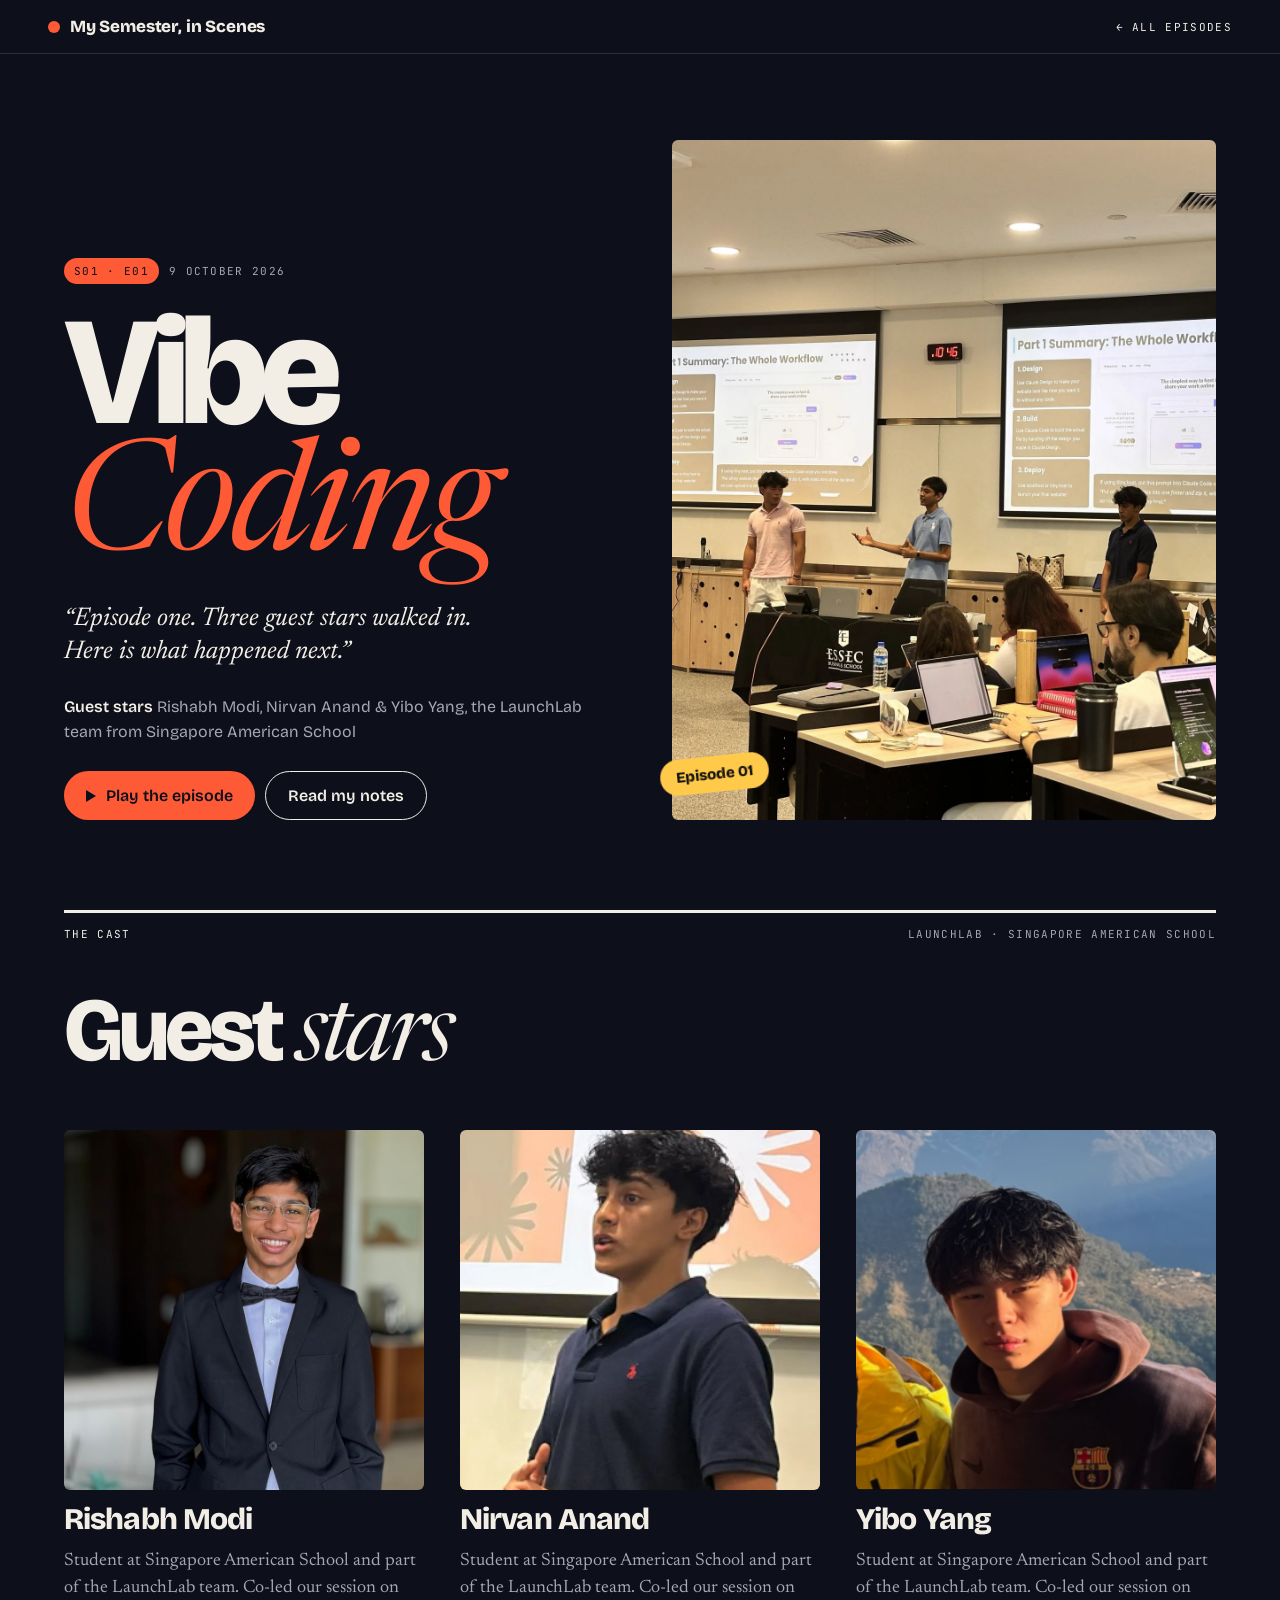
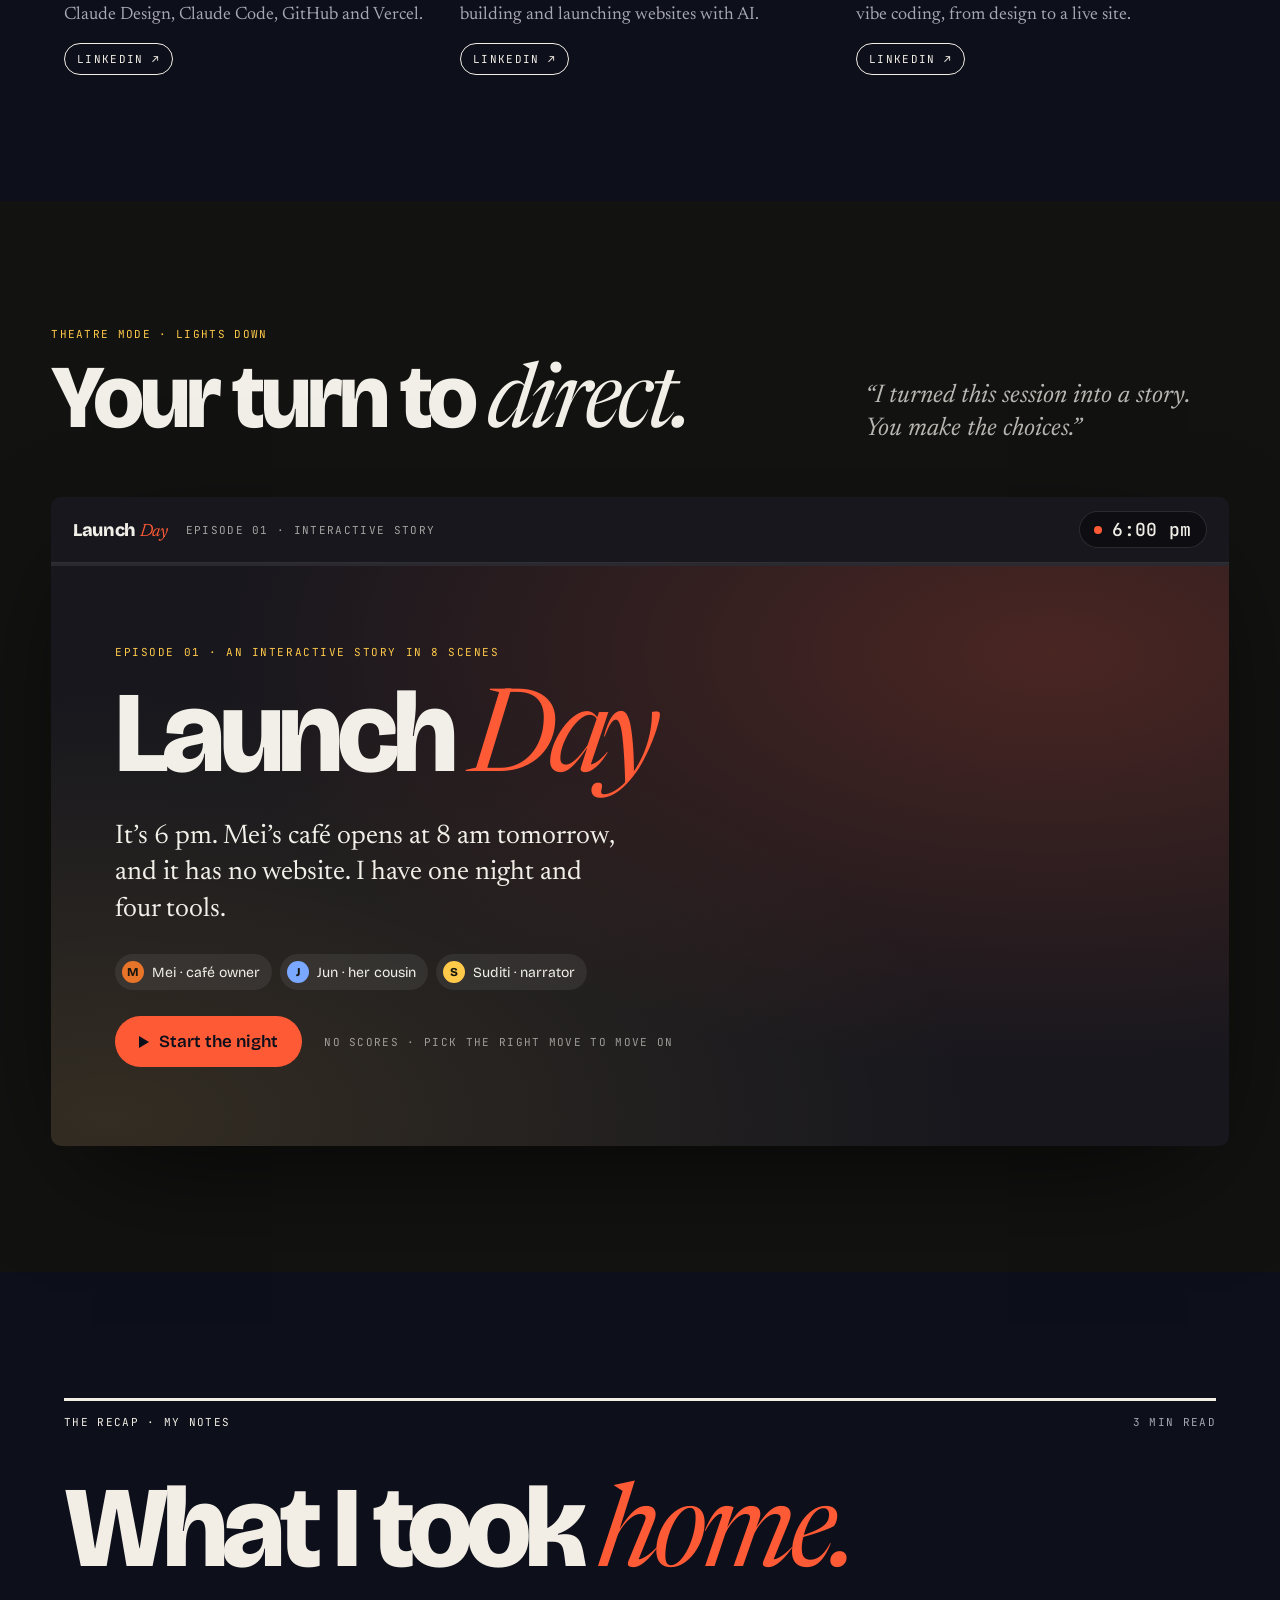
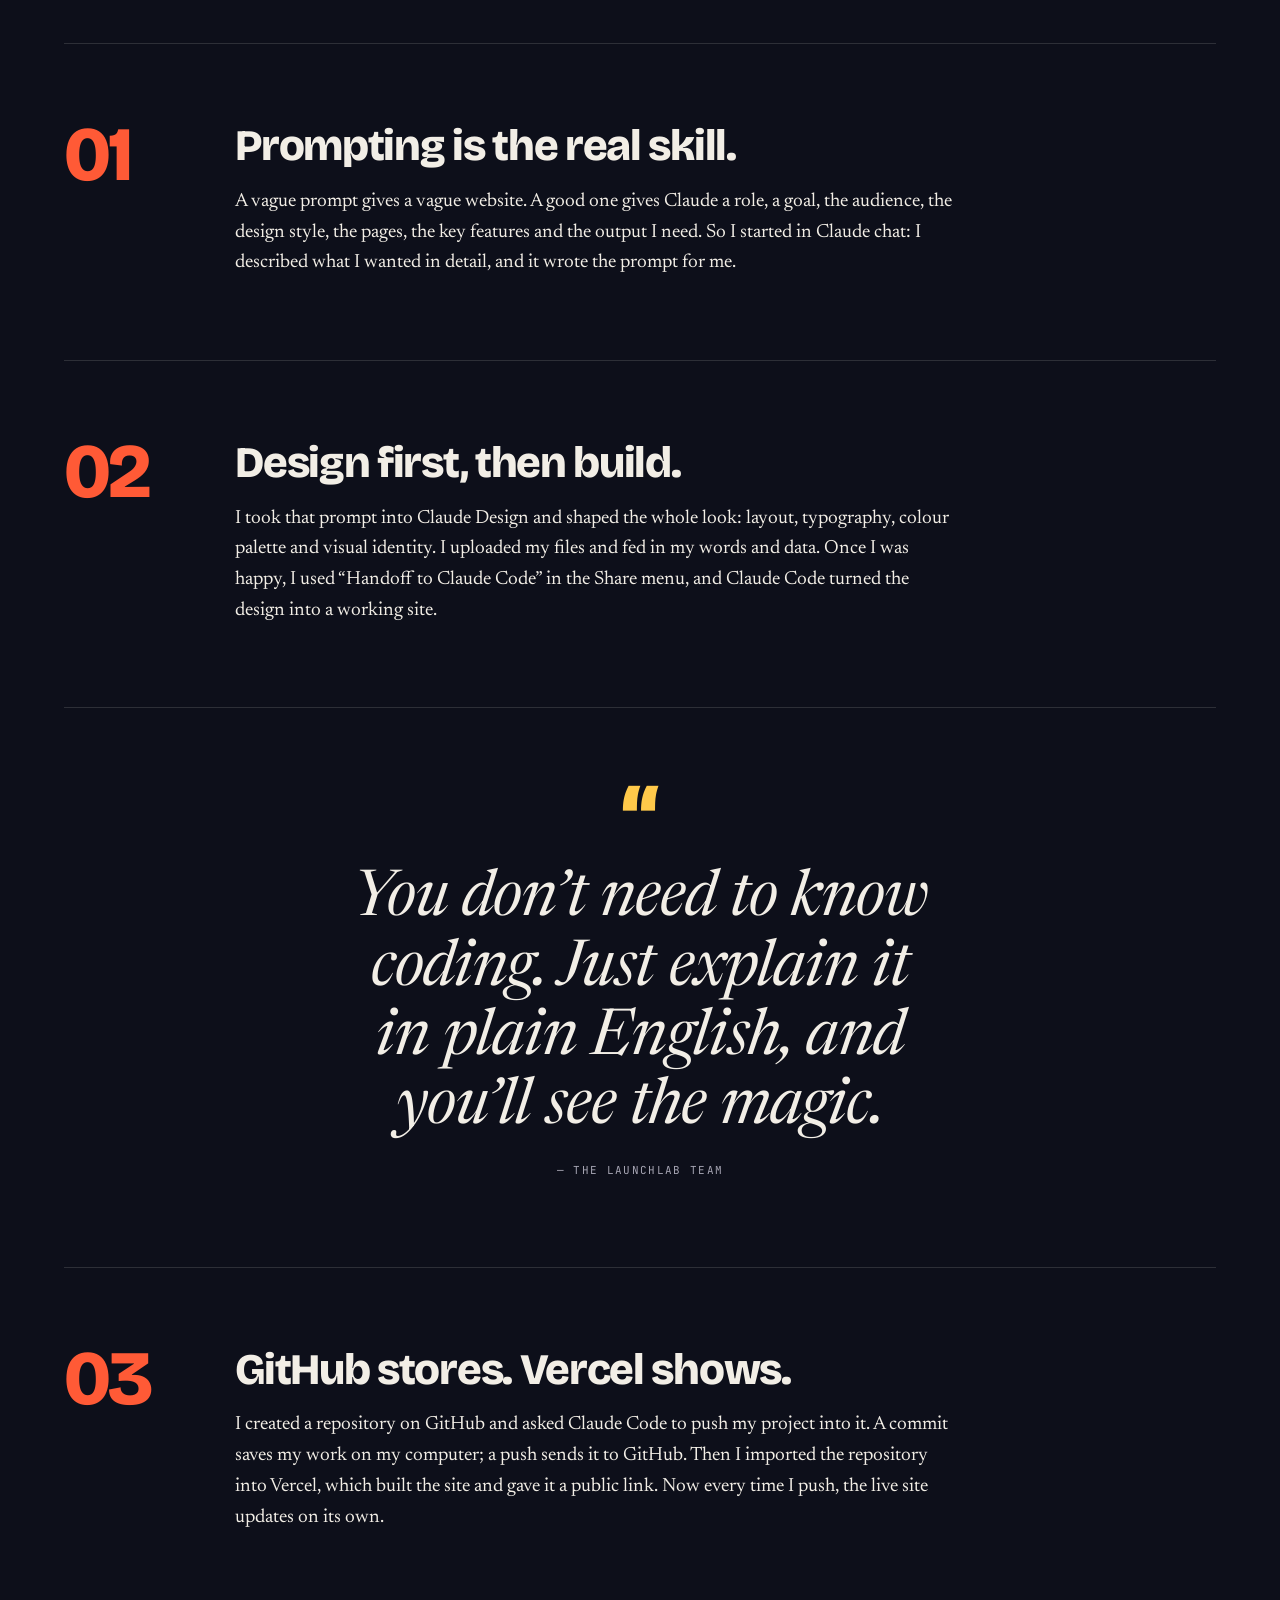
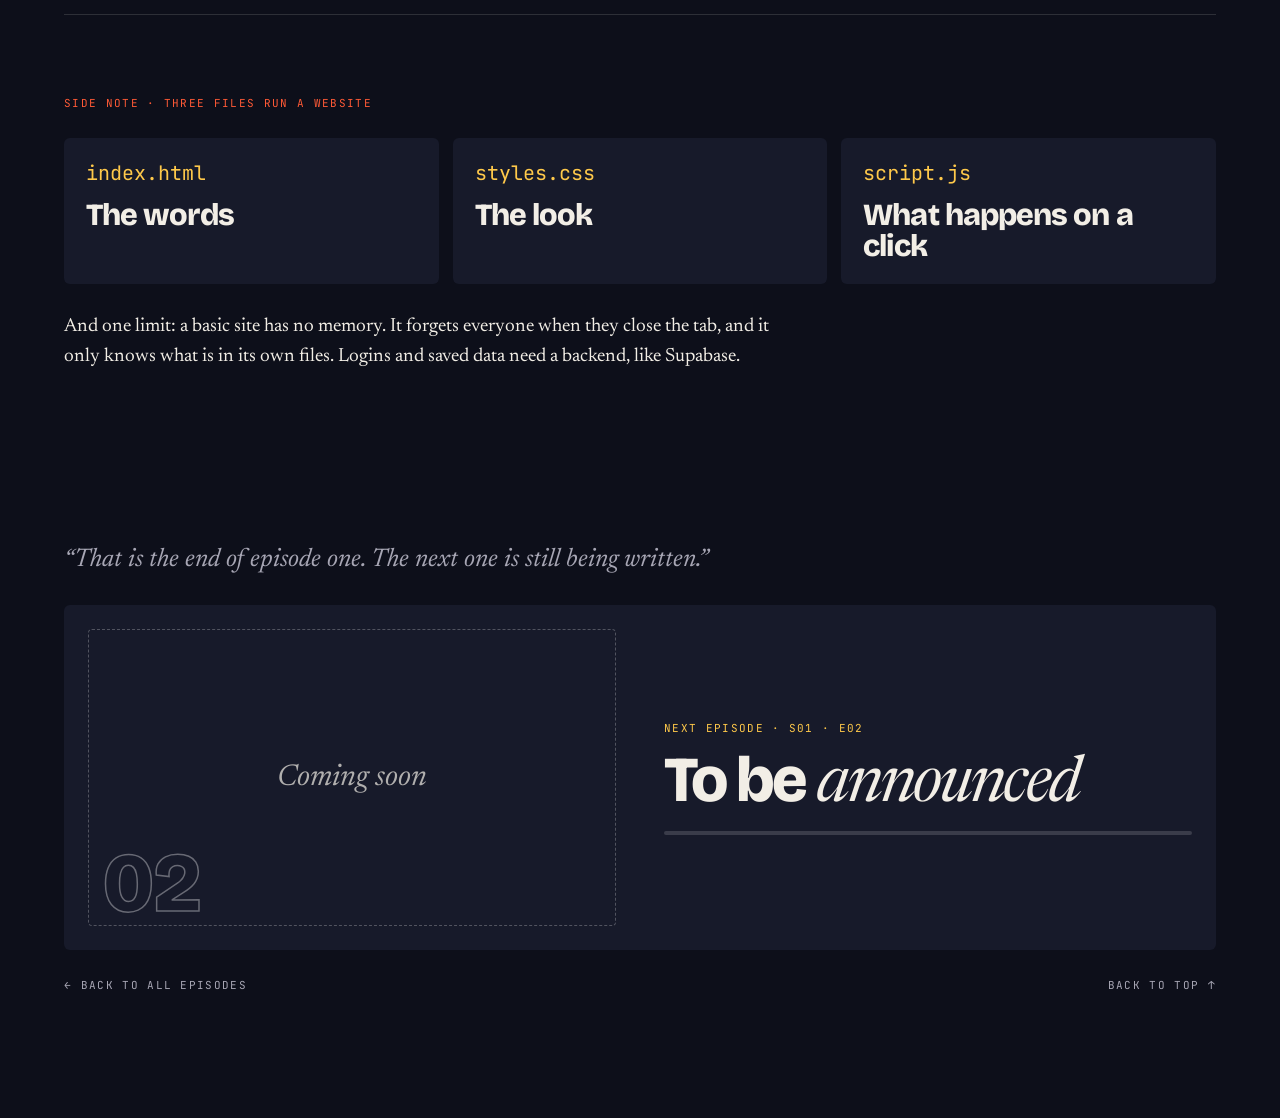
==== episode-01-vibe-coding.html @ 95709380 "Add Episode 01: Vibe Coding page and Launch Day game Static site (HTML, CSS, JS). Episode page with " ====
<!DOCTYPE html>
<html lang="en" data-palette="midnight-reel" data-reveal-style="rise">
<head>
<meta charset="utf-8">
<meta name="viewport" content="width=device-width, initial-scale=1">
<title>Episode 01: Vibe Coding · My Semester, in Scenes</title>
<meta name="description" content="Season 01, Episode 01. Vibe Coding with the LaunchLab team from Singapore American School, 9 October 2026.">
<script>document.documentElement.classList.add('js');</script>
<link rel="preconnect" href="https://fonts.googleapis.com">
<link rel="preconnect" href="https://fonts.gstatic.com" crossorigin>
<link rel="stylesheet" href="https://fonts.googleapis.com/css2?family=Bricolage+Grotesque:opsz,wght@12..96,400;12..96,600;12..96,800&family=Newsreader:ital,opsz,wght@0,6..72,400;1,6..72,400&family=JetBrains+Mono:wght@400;500&display=swap">
<link rel="stylesheet" href="css/styles.css">
<link rel="stylesheet" href="css/episode.css">
<link rel="stylesheet" href="css/launch-day-game.css">
</head>
<body>

<header class="site-header">
  <a class="brand" href="index.html"><span class="brand-dot"></span>My Semester, in Scenes</a>
  <a class="mono hover-acc" href="index.html#episodes">← All episodes</a>
  <div class="progress"><div class="progress-bar" data-progress></div></div>
</header>

<main>

  <!-- ===== EPISODE OPENER: edit S/E number, title, date, narrator line, guest stars ===== -->
  <section class="opener" id="top">
    <div class="wrap opener-grid">
      <div class="opener-copy">
        <div class="meta-row mono" data-reveal>
          <span class="chip-acc">S01 · E01</span>
          <span class="muted nowrap">9 October 2026</span>
        </div>
        <h1 class="ep-title" data-reveal style="--d:120ms">Vibe <span class="it">Coding</span></h1>
        <p class="narrator" data-reveal style="--d:240ms">“Episode one. Three guest stars walked in. Here is what happened next.”</p>
        <p class="credits" data-reveal style="--d:320ms"><strong>Guest stars</strong> Rishabh Modi, Nirvan Anand &amp; Yibo Yang, the LaunchLab team from Singapore American School</p>
        <div class="btn-row" data-reveal style="--d:400ms">
          <a class="btn btn-primary" href="#game"><span class="play-icon"></span>Play the episode</a>
          <a class="btn btn-outline" href="#notes">Read my notes</a>
        </div>
      </div>
      <div class="key-art-wrap" data-reveal style="--d:200ms">
        <div class="key-art" data-parallax>
          <img src="assets/ep01-key-art.jpg" alt="Rishabh, Nirvan and Yibo presenting at ESSEC" width="2048" height="1536">
        </div>
        <span class="sticker">Episode 01</span>
      </div>
    </div>
  </section>

  <!-- ===== GUEST STARS: one card per speaker; duplicate or remove as needed ===== -->
  <section class="cast">
    <div class="wrap stack">
      <div class="rule-row mono">
        <span data-reveal>The cast</span><span class="muted" data-reveal>LaunchLab · Singapore American School</span>
      </div>
      <h2 class="h2" data-reveal>Guest <span class="it">stars</span></h2>
      <div class="cast-grid">
        <article class="cast-card" data-reveal>
          <img src="assets/rishabh-modi.png" alt="Rishabh Modi" style="object-position:50% 15%" loading="lazy">
          <h3>Rishabh Modi</h3>
          <p>Student at Singapore American School and part of the LaunchLab team. Co-led our session on Claude Design, Claude Code, GitHub and Vercel.</p>
          <!-- TODO: add LinkedIn URL -->
          <a class="pill-link mono" href="#" data-todo-link>LinkedIn ↗</a>
        </article>
        <article class="cast-card" data-reveal style="--d:120ms">
          <img src="assets/nirvan-anand.png" alt="Nirvan Anand" style="object-position:50% 30%" loading="lazy">
          <h3>Nirvan Anand</h3>
          <p>Student at Singapore American School and part of the LaunchLab team. Co-led our session on building and launching websites with AI.</p>
          <!-- TODO: add LinkedIn URL -->
          <a class="pill-link mono" href="#" data-todo-link>LinkedIn ↗</a>
        </article>
        <article class="cast-card" data-reveal style="--d:240ms">
          <img src="assets/yibo-yang.png" alt="Yibo Yang" style="object-position:50% 35%" loading="lazy">
          <h3>Yibo Yang</h3>
          <p>Student at Singapore American School and part of the LaunchLab team. Co-led our session on vibe coding, from design to a live site.</p>
          <!-- TODO: add LinkedIn URL -->
          <a class="pill-link mono" href="#" data-todo-link>LinkedIn ↗</a>
        </article>
      </div>
    </div>
  </section>

  <!-- ===== THE GAME: "lights down" theatre section ===== -->
  <section class="theatre" id="game">
    <div class="theatre-inner stack">
      <div class="theatre-head">
        <div class="theatre-title">
          <span class="mono theatre-kicker" data-reveal>Theatre mode · Lights down</span>
          <h2 class="h2" data-reveal style="--d:120ms">Your turn to <span class="it">direct.</span></h2>
        </div>
        <p class="narrator theatre-quote" data-reveal style="--d:200ms">“I turned this session into a story. You make the choices.”</p>
      </div>
      <div data-reveal style="--d:280ms">
        <div id="launch-day" class="ld-mount" aria-live="polite">
          <noscript><p class="narrator">The game needs JavaScript to run.</p></noscript>
        </div>
      </div>
    </div>
  </section>

  <!-- ===== MY NOTES: magazine recap; add or remove note blocks freely ===== -->
  <section class="notes-head" id="notes">
    <div class="wrap stack">
      <div class="rule-row mono">
        <span data-reveal>The recap · My notes</span><span class="muted" data-reveal>3 min read</span>
      </div>
      <h2 class="h2-xl" data-reveal>What I took <span class="it">home.</span></h2>
    </div>
  </section>

  <section class="notes">
    <div class="wrap">
      <div class="note">
        <span class="note-num" data-reveal>01</span>
        <div class="note-body">
          <h3 data-reveal style="--d:100ms">Prompting is the real skill.</h3>
          <p class="body-serif" data-reveal style="--d:200ms">A vague prompt gives a vague website. A good one gives Claude a role, a goal, the audience, the design style, the pages, the key features and the output I need. So I started in Claude chat: I described what I wanted in detail, and it wrote the prompt for me.</p>
        </div>
      </div>

      <div class="note">
        <span class="note-num" data-reveal>02</span>
        <div class="note-body">
          <h3 data-reveal style="--d:100ms">Design first, then build.</h3>
          <p class="body-serif" data-reveal style="--d:200ms">I took that prompt into Claude Design and shaped the whole look: layout, typography, colour palette and visual identity. I uploaded my files and fed in my words and data. Once I was happy, I used “Handoff to Claude Code” in the Share menu, and Claude Code turned the design into a working site.</p>
        </div>
      </div>

      <blockquote class="pull" data-reveal>
        <span class="pull-mark" aria-hidden="true">“</span>
        <p>You don’t need to know coding. Just explain it in plain English, and you’ll see the magic.</p>
        <cite class="mono">— The LaunchLab team</cite>
      </blockquote>

      <div class="note">
        <span class="note-num" data-reveal>03</span>
        <div class="note-body">
          <h3 data-reveal style="--d:100ms">GitHub stores. Vercel shows.</h3>
          <p class="body-serif" data-reveal style="--d:200ms">I created a repository on GitHub and asked Claude Code to push my project into it. A commit saves my work on my computer; a push sends it to GitHub. Then I imported the repository into Vercel, which built the site and gave it a public link. Now every time I push, the live site updates on its own.</p>
        </div>
      </div>

      <div class="side-note">
        <span class="mono side-label" data-reveal>Side note · Three files run a website</span>
        <div class="file-grid">
          <div class="file-tile" data-reveal>
            <span class="file-name">index.html</span>
            <span class="file-role">The words</span>
          </div>
          <div class="file-tile" data-reveal style="--d:120ms">
            <span class="file-name">styles.css</span>
            <span class="file-role">The look</span>
          </div>
          <div class="file-tile" data-reveal style="--d:240ms">
            <span class="file-name">script.js</span>
            <span class="file-role">What happens on a click</span>
          </div>
        </div>
        <p class="body-serif" data-reveal style="--d:320ms">And one limit: a basic site has no memory. It forgets everyone when they close the tab, and it only knows what is in its own files. Logins and saved data need a backend, like Supabase.</p>
      </div>
    </div>
  </section>

  <!-- ===== NEXT EPISODE: when E02 exists, change the <div class="next-card"> to an <a href="episode-02-....html"> ===== -->
  <section class="next">
    <div class="wrap">
      <p class="narrator next-line" data-reveal>“That is the end of episode one. The next one is still being written.”</p>
      <div class="next-card" data-reveal style="--d:120ms">
        <div class="next-thumb">
          <span class="next-soon">Coming soon</span>
          <span class="next-num" aria-hidden="true">02</span>
        </div>
        <div class="next-info">
          <span class="mono next-kicker">Next episode · S01 · E02</span>
          <span class="next-title">To be <span class="it">announced</span></span>
          <div class="next-track"><div class="next-fill"></div></div>
        </div>
      </div>
      <nav class="foot-links mono">
        <a class="hover-acc" href="index.html#episodes">← Back to all episodes</a>
        <a class="hover-acc" href="#top">Back to top ↑</a>
      </nav>
    </div>
  </section>

</main>

<script src="js/episode.js" defer></script>
<script src="js/launch-day-game.js" defer></script>
</body>
</html>
---- css/styles.css ----
/* ==========================================================
   My Semester, in Scenes: shared styles
   Palette: set data-palette on <html> to switch.
   Default is "Midnight Reel".
   ========================================================== */

:root {
  --bg: #0d0f1a;
  --card: #171a2a;
  --ink: #f2eee6;
  --mute: #a7a6b4;
  --line: rgba(242, 238, 230, .14);
  --acc: #ff5a36;
  --onacc: #0d0f1a;
  --pop: #ffc94a;

  --sans: 'Bricolage Grotesque', system-ui, sans-serif;
  --serif: 'Newsreader', serif;
  --mono: 'JetBrains Mono', monospace;
  --ease: cubic-bezier(.2, .7, .2, 1);
  --gutter: clamp(16px, 5vw, 80px);
}

html[data-palette="paper-cobalt"] {
  --bg: #f3efe6; --card: #e9e4d8; --ink: #16150f; --mute: #5d594f;
  --line: rgba(22, 21, 15, .16); --acc: #2f4bff; --onacc: #ffffff; --pop: #ff6a3d;
}
html[data-palette="cream-tomato"] {
  --bg: #f6f0e3; --card: #ece4d2; --ink: #1c1a16; --mute: #615b50;
  --line: rgba(28, 26, 22, .16); --acc: #d93d25; --onacc: #ffffff; --pop: #7fd1b9;
}
html[data-palette="ink-lime"] {
  --bg: #121211; --card: #1d1d1b; --ink: #f1efe8; --mute: #a5a29b;
  --line: rgba(241, 239, 232, .16); --acc: #c6f35e; --onacc: #121211; --pop: #ff7ab8;
}

/* ---------- Base ---------- */

*, *::before, *::after { box-sizing: border-box; }
html { scroll-behavior: smooth; }
body {
  margin: 0;
  background: var(--bg);
  color: var(--ink);
  font-family: var(--sans);
  -webkit-font-smoothing: antialiased;
  min-height: 100vh;
}
a { color: inherit; text-decoration: none; }
a:hover { color: inherit; }
img { display: block; }

.mono {
  font-family: var(--mono);
  font-size: 11px;
  letter-spacing: .12em;
  text-transform: uppercase;
}
.it { font-family: var(--serif); font-weight: 400; font-style: italic; }
.nowrap { white-space: nowrap; }
.muted { color: var(--mute); }
.wrap { max-width: 1240px; margin: 0 auto; }
.stack { display: flex; flex-direction: column; gap: clamp(32px, 4vw, 52px); }

/* ---------- Scroll reveal ----------
   Only hidden when JS is running, so the page still reads without it.
   Delay per element: style="--d:120ms". */

html.js [data-reveal] {
  opacity: 0;
  transform: translateY(36px);
  transition:
    opacity 1.3s var(--ease) var(--d, 0ms),
    transform 1.4s var(--ease) var(--d, 0ms),
    filter 1.3s ease var(--d, 0ms);
}
html.js[data-reveal-style="blur"] [data-reveal] { filter: blur(8px); }
html.js[data-reveal-style="fade"] [data-reveal] { transform: none; }
html.js [data-reveal].is-in { opacity: 1; transform: none; filter: none; }

@media (prefers-reduced-motion: reduce) {
  html { scroll-behavior: auto; }
  html.js [data-reveal] { opacity: 1; transform: none; filter: none; transition: none; }
}

/* ---------- Header ---------- */

.site-header {
  position: fixed; top: 0; left: 0; right: 0; z-index: 40;
  display: flex; justify-content: space-between; align-items: center; gap: 16px;
  padding: 16px clamp(16px, 4vw, 48px);
  background: var(--bg);
  border-bottom: 1px solid var(--line);
}
.brand {
  display: flex; align-items: center; gap: 10px;
  white-space: nowrap; font-weight: 800; font-size: 17px; letter-spacing: -.01em;
}
.brand-dot { width: 12px; height: 12px; border-radius: 50%; background: var(--acc); }
.hover-acc { white-space: nowrap; transition: color .2s; }
.hover-acc:hover { color: var(--acc); }
.progress { position: absolute; left: 0; bottom: -1px; width: 100%; height: 3px; }
.progress-bar { height: 100%; width: 0%; background: var(--acc); }

/* ---------- Buttons ---------- */

.btn-row { display: flex; flex-wrap: wrap; gap: 10px; }
.btn {
  display: flex; align-items: center; gap: 10px; white-space: nowrap;
  font-weight: 600; font-size: 16px; padding: 14px 22px; border-radius: 999px;
}
.btn-primary { background: var(--acc); color: var(--onacc); transition: transform .3s; }
.btn-primary:hover { transform: scale(1.04); color: var(--onacc); }
.btn-outline { border: 1.5px solid var(--ink); transition: background .3s, color .3s; }
.btn-outline:hover { background: var(--ink); color: var(--bg); }
.play-icon {
  width: 0; height: 0;
  border-left: 10px solid currentColor;
  border-top: 6px solid transparent;
  border-bottom: 6px solid transparent;
}
.pill-link {
  align-self: flex-start; padding: 8px 12px; border-radius: 999px;
  border: 1.5px solid var(--ink); transition: background .2s, color .2s;
}
.pill-link:hover { background: var(--ink); color: var(--bg); }

/* ---------- Shared type ---------- */

.h2 {
  margin: 0; font-weight: 800;
  font-size: clamp(48px, 7vw, 104px); line-height: .88; letter-spacing: -.045em;
}
.h2-xl {
  margin: 0; font-weight: 800;
  font-size: clamp(56px, 9vw, 140px); line-height: .85; letter-spacing: -.05em;
}
.narrator {
  margin: 0; font-family: var(--serif); font-style: italic;
  font-size: clamp(22px, 2vw, 28px); line-height: 1.3;
}
.body-serif {
  margin: 0; font-family: var(--serif);
  font-size: clamp(19px, 1.5vw, 22px); line-height: 1.6; text-wrap: pretty;
}
.rule-row {
  display: flex; flex-wrap: wrap; justify-content: space-between; align-items: baseline; gap: 6px 16px;
  border-top: 3px solid var(--ink); padding-top: 14px; white-space: nowrap;
}
---- css/episode.css ----
/* ==========================================================
   Episode page template. Shared by every episode.
   ========================================================== */

/* ---------- Opener ---------- */

.opener {
  padding: clamp(100px, 16vh, 140px) var(--gutter) clamp(64px, 10vh, 110px);
}
.opener-grid {
  display: grid;
  grid-template-columns: repeat(auto-fit, minmax(min(100%, 400px), 1fr));
  gap: clamp(36px, 5vw, 72px);
  align-items: end;
}
.opener-copy { display: flex; flex-direction: column; gap: 26px; }
.meta-row { display: flex; flex-wrap: wrap; gap: 10px; align-items: center; }
.chip-acc {
  white-space: nowrap; background: var(--acc); color: var(--onacc);
  padding: 6px 10px; border-radius: 999px;
}
.ep-title {
  margin: 0; font-weight: 800;
  font-size: clamp(76px, 12vw, 190px); line-height: .82; letter-spacing: -.055em;
}
.ep-title .it { letter-spacing: -.03em; color: var(--acc); }
.opener .narrator { max-width: 30ch; }
.credits { margin: 0; font-size: 16px; line-height: 1.55; color: var(--mute); }
.credits strong { color: var(--ink); font-weight: 600; }

.key-art-wrap { position: relative; }
.key-art {
  aspect-ratio: 4 / 5; border-radius: 6px; overflow: hidden;
  background: #15140f; will-change: transform;
}
.key-art img {
  width: 100%; height: 100%; object-fit: cover; object-position: 48% 60%;
}
.sticker {
  position: absolute; left: -12px; bottom: 28px; transform: rotate(-6deg);
  background: var(--pop); color: #16150f;
  font-weight: 800; font-size: 15px; padding: 9px 16px; border-radius: 999px;
  white-space: nowrap;
}

/* ---------- Guest stars ---------- */

.cast { padding: 0 var(--gutter) clamp(88px, 14vh, 150px); }
.cast-grid {
  display: grid;
  grid-template-columns: repeat(auto-fit, minmax(min(100%, 260px), 1fr));
  gap: clamp(20px, 3vw, 36px);
}
.cast-card { display: flex; flex-direction: column; gap: 14px; }
.cast-card img {
  width: 100%; aspect-ratio: 1; object-fit: cover; border-radius: 6px;
}
.cast-card h3 {
  margin: 0; font-weight: 800; font-size: 30px; letter-spacing: -.03em; line-height: 1;
}
.cast-card p {
  margin: 0; font-family: var(--serif); font-size: 18px; line-height: 1.5;
  color: var(--mute); text-wrap: pretty;
}

/* ---------- Theatre (game) ---------- */

.theatre {
  background: #121211; color: #f1efe8;
  padding: clamp(88px, 14vh, 150px) clamp(12px, 4vw, 64px);
  scroll-margin-top: 56px;
}
.theatre-inner { max-width: 1400px; margin: 0 auto; }
.theatre-head {
  display: flex; flex-wrap: wrap; justify-content: space-between; align-items: flex-end;
  gap: 16px 40px;
}
.theatre-title { display: flex; flex-direction: column; gap: 18px; }
.theatre-kicker { color: var(--pop); }
.theatre-quote { max-width: 26ch; color: rgba(241, 239, 232, .75); }

/* ---------- Notes ---------- */

.notes-head {
  padding: clamp(88px, 14vh, 150px) var(--gutter) clamp(40px, 6vh, 64px);
  scroll-margin-top: 56px;
}
.notes-head .h2-xl .it { color: var(--acc); }
.notes { padding: 0 var(--gutter); }
.notes .wrap { display: flex; flex-direction: column; }

.note {
  display: grid; grid-template-columns: minmax(0, 120px) minmax(0, 1fr);
  gap: clamp(16px, 4vw, 64px);
  padding: clamp(48px, 9vh, 88px) 0;
  border-top: 1px solid var(--line);
}
.note-num {
  font-weight: 800; font-size: clamp(48px, 6vw, 88px); line-height: .8;
  letter-spacing: -.04em; color: var(--acc);
}
.note-body { display: flex; flex-direction: column; gap: 18px; max-width: 720px; }
.note-body h3 {
  margin: 0; font-weight: 800; font-size: clamp(30px, 3.4vw, 48px);
  line-height: 1; letter-spacing: -.03em;
}

.pull {
  margin: 0; padding: clamp(56px, 10vh, 110px) 0;
  border-top: 1px solid var(--line);
  display: flex; flex-direction: column; gap: 20px; align-items: center; text-align: center;
}
.pull-mark { font-weight: 800; font-size: 96px; line-height: .5; color: var(--pop); }
.pull p {
  margin: 0; max-width: 20ch; font-family: var(--serif); font-style: italic;
  font-size: clamp(34px, 5vw, 72px); line-height: 1.08; letter-spacing: -.015em;
  text-wrap: balance;
}
.pull cite { font-style: normal; color: var(--mute); }

.side-note {
  display: flex; flex-direction: column; gap: 28px;
  padding: clamp(48px, 9vh, 88px) 0;
  border-top: 1px solid var(--line);
}
.side-label { color: var(--acc); }
.side-note .body-serif { max-width: 720px; }
.file-grid {
  display: grid;
  grid-template-columns: repeat(auto-fit, minmax(min(100%, 220px), 1fr));
  gap: 14px;
}
.file-tile {
  display: flex; flex-direction: column; gap: 14px;
  padding: 22px; border-radius: 6px; background: var(--card);
}
.file-name { font-family: var(--mono); font-size: clamp(17px, 1.6vw, 20px); color: var(--pop); }
.file-role {
  font-weight: 800; font-size: clamp(24px, 2.4vw, 32px); line-height: 1; letter-spacing: -.03em;
}

/* ---------- Next episode ---------- */

.next { padding: clamp(56px, 10vh, 100px) var(--gutter) clamp(88px, 14vh, 150px); }
.next .wrap { display: flex; flex-direction: column; gap: 28px; }
.next-line { color: var(--mute); }

/* Fixed dark panel, so it reads on every palette. */
.next-card {
  display: grid;
  grid-template-columns: repeat(auto-fit, minmax(min(100%, 320px), 1fr));
  gap: clamp(20px, 4vw, 48px); align-items: center;
  background: #171a2a; color: #f2eee6;
  border-radius: 6px; padding: clamp(16px, 2vw, 24px);
}
.next-thumb {
  position: relative; aspect-ratio: 16 / 9; border-radius: 4px;
  border: 1.5px dashed rgba(255, 255, 255, .25);
  display: grid; place-items: center;
}
.next-soon { font-family: var(--serif); font-style: italic; font-size: 30px; opacity: .7; }
.next-num {
  position: absolute; left: 14px; bottom: 8px;
  font-weight: 800; font-size: 84px; line-height: .8;
  color: transparent; -webkit-text-stroke: 1.5px rgba(255, 255, 255, .35);
}
.next-info { display: flex; flex-direction: column; gap: 16px; }
.next-kicker { color: var(--pop); }
.next-title {
  font-weight: 800; font-size: clamp(40px, 5vw, 72px); line-height: .9; letter-spacing: -.045em;
}
.next-track { height: 4px; border-radius: 4px; background: rgba(255, 255, 255, .15); overflow: hidden; }
.next-fill { height: 100%; width: 0%; background: var(--pop); animation: next-fill 8s linear infinite; }
@keyframes next-fill { from { width: 0%; } to { width: 100%; } }

.foot-links {
  display: flex; flex-wrap: wrap; justify-content: space-between; gap: 16px;
  color: var(--mute);
}

@media (prefers-reduced-motion: reduce) {
  .next-fill { animation: none; width: 100%; }
}
---- css/launch-day-game.css ----
/* ==========================================================
   "Launch Day": Episode 01 interactive story.
   All classes are prefixed ld- so the game drops into any page.
   ========================================================== */

@keyframes ldpulse {
  0%, 100% { box-shadow: 0 0 0 0 rgba(255, 201, 74, .7); }
  50% { box-shadow: 0 0 0 8px rgba(255, 201, 74, 0); }
}
.ld-pulse { animation: ldpulse 1.8s infinite; }

.ld {
  position: relative; width: 100%; border-radius: 10px; overflow: hidden;
  background: #17171d; color: #f1efe8;
  box-shadow: 0 40px 120px -40px rgba(0, 0, 0, .8);
  display: flex; flex-direction: column;
  font-family: var(--sans);
}
.ld button { font-family: inherit; }
.ld button:disabled { cursor: default; }
.ld-mono { font-family: var(--mono); }
.ld-cap-mono {
  font-family: var(--mono); font-size: 10px; letter-spacing: .12em; text-transform: uppercase;
}
.ld-acc-i { font-family: var(--serif); font-weight: 400; font-style: italic; color: var(--acc); }

/* ---------- Top bar ---------- */

.ld-top {
  display: flex; flex-wrap: wrap; align-items: center; gap: 10px 18px;
  padding: 14px clamp(14px, 2vw, 22px);
  border-bottom: 1px solid rgba(255, 255, 255, .1);
}
.ld-brand { font-weight: 800; font-size: 18px; letter-spacing: -.02em; white-space: nowrap; }
.ld-scene {
  font-family: var(--mono); font-size: 11px; letter-spacing: .12em; text-transform: uppercase;
  color: rgba(241, 239, 232, .65);
}
.ld-spacer { flex: 1; }
.ld-clock {
  display: flex; align-items: center; gap: 10px;
  background: #0e0e12; border: 1px solid rgba(255, 255, 255, .12);
  border-radius: 999px; padding: 6px 14px;
}
.ld-clock-dot { width: 8px; height: 8px; border-radius: 50%; background: var(--acc); }
.ld-clock-time {
  font-family: var(--mono); font-size: 18px; font-weight: 500; letter-spacing: .02em;
  white-space: nowrap; min-width: 7ch; text-align: right;
}
.ld-night { height: 3px; background: rgba(255, 255, 255, .08); }
.ld-night-fill { height: 100%; background: var(--pop); transition: width 1.2s cubic-bezier(.2, .7, .2, 1); }

/* ---------- Title card ---------- */

.ld-title {
  min-height: 580px; display: flex; flex-direction: column; justify-content: center; gap: 26px;
  padding: clamp(28px, 5vw, 72px);
  background:
    radial-gradient(ellipse at 85% 15%, rgba(255, 90, 54, .22), transparent 60%),
    radial-gradient(ellipse at 5% 95%, rgba(255, 201, 74, .12), transparent 55%);
}
.ld-kicker {
  font-family: var(--mono); font-size: 11px; letter-spacing: .14em; text-transform: uppercase;
  color: var(--pop);
}
.ld-title h3 {
  margin: 0; font-weight: 800; font-size: clamp(60px, 9vw, 132px); line-height: .84; letter-spacing: -.05em;
}
.ld-title p {
  margin: 0; max-width: 34ch; font-family: var(--serif);
  font-size: clamp(21px, 2.1vw, 30px); line-height: 1.35; text-wrap: pretty;
}
.ld-chips { display: flex; flex-wrap: wrap; gap: 8px; }
.ld-chip {
  display: flex; align-items: center; gap: 8px; padding: 7px 12px 7px 7px; border-radius: 999px;
  background: rgba(255, 255, 255, .07); font-size: 14px; white-space: nowrap;
}
.ld-chip-av {
  width: 22px; height: 22px; border-radius: 50%; color: #16150f;
  display: grid; place-items: center; font-weight: 800; font-size: 12px;
}
.ld-start-row { display: flex; flex-wrap: wrap; align-items: center; gap: 14px 22px; }
.ld-start {
  display: flex; align-items: center; gap: 10px; border: 0; cursor: pointer;
  background: var(--acc); color: var(--onacc);
  font-weight: 600; font-size: 17px; padding: 15px 24px; border-radius: 999px;
  transition: transform .3s;
}
.ld-start:hover { transform: scale(1.04); }
.ld-play {
  width: 0; height: 0; border-left: 10px solid currentColor;
  border-top: 6px solid transparent; border-bottom: 6px solid transparent;
}
.ld-rules {
  font-family: var(--mono); font-size: 11px; letter-spacing: .12em; text-transform: uppercase;
  color: rgba(241, 239, 232, .6);
}

/* ---------- Playing layout ---------- */

.ld-play-area { display: flex; flex-wrap: wrap; min-height: 580px; }
.ld-stage {
  flex: 1.6 1 480px; min-width: 0;
  display: flex; align-items: center; justify-content: center;
  padding: clamp(14px, 2.4vw, 32px);
  background: radial-gradient(ellipse at 50% 40%, #262635 0%, #111116 80%);
}
.ld-shadow { box-shadow: 0 30px 80px -30px rgba(0, 0, 0, .7); }
.ld-dots { display: flex; align-items: center; gap: 6px; }
.ld-dot { width: 10px; height: 10px; border-radius: 50%; background: #d0ccc3; }
.ld-dot-sm { width: 9px; height: 9px; border-radius: 50%; background: #d0ccc3; }
.ld-dot-dark { width: 10px; height: 10px; border-radius: 50%; background: #3a3a44; }
.ld-urlbar {
  padding: 8px 12px; background: #e9e6df;
  font-family: var(--mono); font-size: 11px; color: #6b665c;
}
.ld-term {
  border-radius: 8px; background: #0b0b0e; border: 1px solid rgba(255, 255, 255, .12);
  padding: 12px 14px; font-family: var(--mono); font-size: 13px;
}

/* S1: the 404 */
.ld-browser {
  width: 100%; max-width: 560px; border-radius: 10px; overflow: hidden;
  background: #fbfaf7; color: #1c1a16;
}
.ld-browser-bar { padding: 10px 12px; background: #e9e6df; }
.ld-browser-url {
  margin-left: 10px; flex: 1; background: #fff; border-radius: 6px; padding: 5px 10px;
  font-family: var(--mono); font-size: 12px; color: #6b665c;
}
.ld-404 {
  position: relative; padding: clamp(36px, 6vw, 64px) 28px;
  display: flex; flex-direction: column; align-items: center; gap: 10px; text-align: center;
}
.ld-404-code {
  font-family: var(--mono); font-size: clamp(56px, 8vw, 88px); font-weight: 500; color: #cfcac0; line-height: 1;
}
.ld-404-head { font-weight: 800; font-size: 22px; letter-spacing: -.02em; }
.ld-404-sub { font-size: 15px; color: #6b665c; }
.ld-note-sticker {
  position: absolute; right: 18px; top: 18px; transform: rotate(5deg);
  background: var(--pop); color: #16150f; font-weight: 800; font-size: 13px;
  padding: 8px 12px; border-radius: 4px; box-shadow: 0 8px 18px -8px rgba(0, 0, 0, .4);
}

/* S2: prompt builder */
.ld-s2 { width: 100%; display: flex; flex-wrap: wrap; gap: 16px; align-items: stretch; }
.ld-s2-left { flex: 1 1 280px; min-width: 0; display: flex; flex-direction: column; gap: 12px; }
.ld-prompt {
  background: #0c0c10; border: 1px solid rgba(255, 255, 255, .12); border-radius: 8px;
  padding: 14px; display: flex; flex-direction: column; gap: 8px;
  font-family: var(--mono); font-size: 12.5px; line-height: 1.5; min-height: 150px;
}
.ld-prompt-head {
  display: flex; justify-content: space-between; gap: 8px;
  font-size: 10px; letter-spacing: .12em; text-transform: uppercase; color: rgba(241, 239, 232, .5);
}
.ld-prompt-line { color: #f1efe8; }
.ld-prompt-key { color: var(--pop); }
.ld-tray { display: flex; flex-wrap: wrap; gap: 7px; }
.ld-card {
  border: 1px solid rgba(255, 255, 255, .18); background: rgba(255, 255, 255, .06); color: #f1efe8;
  font-size: 13px; line-height: 1.3; text-align: left; padding: 8px 11px; border-radius: 6px;
  cursor: pointer; transition: background .2s, opacity .3s;
}
.ld-card:hover { background: rgba(255, 255, 255, .14); }
.ld-preview {
  flex: 1 1 260px; min-width: 0; border-radius: 10px; overflow: hidden;
  background: #fbfaf7; display: flex; flex-direction: column;
}
.ld-preview-bar {
  padding: 9px 12px; background: #e9e6df; color: #6b665c;
  font-family: var(--mono); font-size: 11px;
}
.ld-preview-body {
  flex: 1; min-height: 300px; padding: 18px;
  display: flex; flex-direction: column; gap: 14px;
  transition: background .6s, color .6s;
}
.ld-pv-nav {
  display: flex; flex-wrap: wrap; gap: 6px 14px; font-size: 12px; font-weight: 600;
  border-bottom: 1px solid currentColor; padding-bottom: 10px; opacity: .85;
}
.ld-col4 { display: flex; flex-direction: column; gap: 4px; }
.ld-col8 { display: flex; flex-direction: column; gap: 8px; }
.ld-ghost { height: 10px; background: #d9d9d9; border-radius: 3px; }
.ld-ghost-lg { height: 18px; width: 70%; background: #cfcfcf; border-radius: 3px; }
.ld-pv-name { font-size: 34px; line-height: 1; letter-spacing: -.02em; }
.ld-pv-tag { font-size: 13px; opacity: .8; }
.ld-pv-aud { font-size: 15px; font-weight: 600; }
.ld-pv-pills { display: flex; flex-wrap: wrap; gap: 6px; font-size: 11px; }
.ld-pv-pills span { border: 1px solid currentColor; border-radius: 999px; padding: 3px 8px; }
.ld-pv-feat { display: flex; flex-wrap: wrap; align-items: center; gap: 10px; }
.ld-pv-cta { color: #fff; font-weight: 600; font-size: 13px; padding: 9px 14px; border-radius: 999px; }
.ld-pv-small { font-family: var(--mono); font-size: 10px; opacity: .7; }
.ld-pv-out {
  margin-top: auto; background: #1c1a16; color: #f1efe8; border-radius: 6px; padding: 9px 11px;
  font-family: var(--mono); font-size: 11px; line-height: 1.5;
}

/* S3: Claude Design */
.ld-design {
  width: 100%; max-width: 640px; border-radius: 10px; background: #f4f2ec; color: #1c1a16; position: relative;
}
.ld-design-bar {
  display: flex; align-items: center; gap: 10px; padding: 10px 12px;
  border-bottom: 1px solid #dcd8ce; border-radius: 10px 10px 0 0; background: #ebe8e0;
}
.ld-design-name { font-weight: 800; font-size: 14px; white-space: nowrap; }
.ld-design-path {
  font-family: var(--mono); font-size: 11px; color: #6b665c;
  white-space: nowrap; overflow: hidden; text-overflow: ellipsis;
}
.ld-share-wrap { position: relative; }
.ld-share {
  background: #1c1a16; color: #fff; font-weight: 600; font-size: 13px;
  padding: 7px 14px; border-radius: 6px; cursor: pointer; border: 2px solid transparent;
}
.ld-share.is-ring { border-color: #ffc94a; }
.ld-share.is-pulse { animation: ldpulse 1.6s infinite; }
.ld-share-menu {
  position: absolute; right: 0; top: calc(100% + 6px); z-index: 5; width: 220px;
  background: #fff; border: 1px solid #dcd8ce; border-radius: 8px;
  box-shadow: 0 18px 40px -12px rgba(0, 0, 0, .35); padding: 6px;
  display: flex; flex-direction: column;
}
.ld-share-opt {
  border: 0; background: transparent; text-align: left; font-size: 14px; color: #1c1a16;
  padding: 9px 10px; border-radius: 5px; cursor: pointer;
}
.ld-share-opt:hover { background: #f0ede6; }
.ld-design-body {
  padding: clamp(14px, 2vw, 22px); display: flex; flex-direction: column; gap: 14px;
  background: #f7ead8; color: #3b2416; border-radius: 0 0 10px 10px;
}
.ld-design-head { display: flex; flex-wrap: wrap; justify-content: space-between; align-items: baseline; gap: 8px; }
.ld-kopi { font-family: var(--serif); font-size: 30px; line-height: 1; }
.ld-design-nav { display: flex; gap: 12px; font-size: 12px; font-weight: 600; }
.ld-menu {
  border-radius: 8px; padding: 14px; display: flex; flex-direction: column; gap: 10px;
  transition: background .8s, color .8s;
}
.ld-menu-title { font-size: 20px; font-weight: 600; }
.ld-menu-grid { display: grid; grid-template-columns: repeat(auto-fit, minmax(120px, 1fr)); gap: 8px; }
.ld-menu-item {
  border-radius: 6px; padding: 10px; display: flex; flex-direction: column; gap: 4px;
  transition: background .8s;
}
.ld-menu-item-n { font-size: 16px; }
.ld-menu-item-p { font-family: var(--mono); font-size: 11px; opacity: .75; }
.ld-sent {
  align-self: flex-start; background: #1c1a16; color: #fff;
  font-family: var(--mono); font-size: 11px; padding: 6px 10px; border-radius: 4px;
}

/* S4: Claude Code terminal */
.ld-cc {
  width: 100%; max-width: 600px; border-radius: 10px; overflow: hidden;
  background: #0b0b0e; border: 1px solid rgba(255, 255, 255, .12);
  box-shadow: 0 30px 80px -30px rgba(0, 0, 0, .8);
}
.ld-cc-bar {
  padding: 10px 12px; background: #18181e;
  font-family: var(--mono); font-size: 11px; color: rgba(241, 239, 232, .6);
}
.ld-cc-body {
  padding: 18px; min-height: 300px; display: flex; flex-direction: column; gap: 7px;
  font-family: var(--mono); font-size: 13px; line-height: 1.5;
}
.ld-cursor { width: 9px; height: 16px; background: var(--pop); }

/* S5: GitHub */
.ld-col12 { width: 100%; display: flex; flex-direction: column; gap: 12px; }
.ld-s5 { max-width: 620px; }
.ld-gh { border-radius: 10px; overflow: hidden; background: #fff; color: #1f2328; }
.ld-gh-bar {
  display: flex; align-items: center; gap: 10px; padding: 11px 14px;
  background: #f6f8fa; border-bottom: 1px solid #d8dee4; font-size: 13px;
}
.ld-gh-user { font-family: var(--mono); font-size: 11px; color: #59636e; }
.ld-gh-pane { padding: 20px; display: flex; flex-direction: column; gap: 14px; }
.ld-gh-pane.is-form { gap: 12px; }
.ld-gh-pane.is-repo { padding: 18px 20px; gap: 12px; }
.ld-gh-row { display: flex; justify-content: space-between; align-items: center; gap: 10px; }
.ld-gh-h { font-weight: 800; font-size: 18px; }
.ld-gh-btn {
  align-self: flex-start; border: 0; background: #1f883d; color: #fff;
  font-weight: 600; font-size: 13px; padding: 8px 14px; border-radius: 6px; cursor: pointer;
}
.ld-gh-row .ld-gh-btn { align-self: auto; }
.ld-gh-empty {
  font-size: 14px; color: #59636e; border: 1px dashed #d8dee4; border-radius: 6px;
  padding: 22px; text-align: center;
}
.ld-gh-pane.is-repo .ld-gh-empty { padding: 20px; }
.ld-gh-label { display: flex; flex-direction: column; gap: 6px; font-size: 13px; font-weight: 600; }
.ld-gh-input {
  font-family: var(--mono); font-size: 14px; padding: 9px 10px;
  border: 1px solid #d8dee4; border-radius: 6px; outline-color: #1f883d;
}
.ld-gh-help { font-size: 12px; color: #59636e; }
.ld-gh-title { font-size: 17px; }
.ld-gh-files { border: 1px solid #d8dee4; border-radius: 6px; overflow: hidden; font-size: 13px; }
.ld-gh-file {
  display: flex; justify-content: space-between; gap: 10px; padding: 8px 12px; border-top: 1px solid #eef1f4;
}
.ld-gh-file-msg { color: #59636e; white-space: nowrap; overflow: hidden; text-overflow: ellipsis; }
.ld-merged {
  align-self: flex-start; display: flex; align-items: center; gap: 8px; font-size: 13px;
  background: #f3eefe; color: #5a32a3; border-radius: 999px; padding: 5px 12px;
}
.ld-git { display: flex; flex-direction: column; gap: 5px; font-size: 12.5px; min-height: 70px; }
.ld-faint { color: rgba(241, 239, 232, .5); }

/* S6: Vercel */
.ld-vc {
  width: 100%; max-width: 600px; border-radius: 10px; overflow: hidden; background: #fafafa; color: #111;
}
.ld-vc-bar {
  display: flex; align-items: center; gap: 10px; padding: 11px 14px;
  background: #fff; border-bottom: 1px solid #e5e5e5; font-size: 13px;
}
.ld-vc-logo {
  width: 0; height: 0; border-left: 8px solid transparent; border-right: 8px solid transparent;
  border-bottom: 13px solid #111;
}
.ld-vc-sub { font-family: var(--mono); font-size: 11px; color: #666; }
.ld-vc-body {
  padding: clamp(18px, 3vw, 28px); min-height: 290px;
  display: flex; flex-direction: column; justify-content: center; gap: 14px;
}
.ld-vc-h1 { font-weight: 800; font-size: clamp(24px, 3vw, 32px); letter-spacing: -.03em; line-height: 1; }
.ld-vc-h2 { font-weight: 800; font-size: 22px; letter-spacing: -.02em; }
.ld-vc-choices { display: flex; flex-wrap: wrap; gap: 10px; }
.ld-vc-choice {
  border: 1px solid #e5e5e5; background: #fff; border-radius: 8px; padding: 14px;
  font-size: 14px; flex: 1 1 160px;
}
.ld-vc-choice.is-main { font-weight: 600; }
.ld-vc-choice.is-alt { color: #666; }
.ld-vc-repo {
  display: flex; align-items: center; justify-content: space-between; gap: 10px;
  border: 1px solid #e5e5e5; background: #fff; border-radius: 8px; padding: 12px 14px;
}
.ld-vc-repo-name { font-family: var(--mono); font-size: 14px; }
.ld-vc-btn {
  border: 0; background: #111; color: #fff; font-weight: 600; font-size: 13px;
  padding: 8px 14px; border-radius: 6px; cursor: pointer;
}
.ld-vc-btn.is-big { align-self: flex-start; font-size: 15px; padding: 11px 22px; }
.ld-vc-meta { font-size: 14px; color: #666; }
.ld-vc-track { height: 6px; border-radius: 6px; background: #e5e5e5; overflow: hidden; }
.ld-vc-fill { height: 100%; background: #111; transition: width 2.4s linear; }
.ld-vc-log {
  background: #111; color: #e5e5e5; border-radius: 6px; padding: 12px;
  display: flex; flex-direction: column; gap: 4px; font-family: var(--mono); font-size: 12px;
}
.ld-vc-ready {
  font-family: var(--mono); font-size: 11px; letter-spacing: .12em; text-transform: uppercase; color: #1f883d;
}
.ld-vc-live { font-weight: 800; font-size: clamp(26px, 3.4vw, 36px); letter-spacing: -.03em; line-height: 1; }
.ld-vc-url {
  align-self: flex-start; font-family: var(--mono); font-size: 15px;
  background: #fff; border: 1px solid #e5e5e5; border-radius: 6px; padding: 10px 14px;
}

/* S7: local vs live */
.ld-panes { display: flex; flex-wrap: wrap; gap: 12px; }
.ld-pane { flex: 1 1 240px; min-width: 0; display: flex; flex-direction: column; gap: 8px; }
.ld-pane-label {
  display: flex; align-items: center; gap: 8px;
  font-family: var(--mono); font-size: 11px; letter-spacing: .1em; text-transform: uppercase;
  color: rgba(241, 239, 232, .75);
}
.ld-pane-dot { width: 8px; height: 8px; border-radius: 50%; }
.ld-site {
  border-radius: 10px; overflow: hidden; background: #fbfaf7;
  box-shadow: 0 24px 60px -24px rgba(0, 0, 0, .7);
}
.ld-site-body {
  background: #f7ead8; color: #3b2416; padding: 18px; min-height: 220px;
  display: flex; flex-direction: column; gap: 10px;
}
.ld-site-name { font-family: var(--serif); font-size: 28px; line-height: 1; }
.ld-site-cta {
  align-self: flex-start; color: #fff; font-weight: 600; font-size: 13px;
  padding: 9px 14px; border-radius: 999px; transition: background .6s;
}
.ld-booking {
  background: #fff; border-radius: 8px; padding: 10px;
  display: flex; flex-direction: column; gap: 6px; font-size: 12px;
  box-shadow: 0 10px 24px -12px rgba(0, 0, 0, .3);
}
.ld-booking-row { display: flex; gap: 6px; }
.ld-booking-row span { flex: 1; border: 1px solid #e0d6c8; border-radius: 4px; padding: 5px; }
.ld-push-row { display: flex; flex-wrap: wrap; align-items: center; gap: 12px; }
.ld-push-prompt { color: rgba(241, 239, 232, .55); }
.ld .ld-push-btn {
  border: 0; background: var(--pop); color: #16150f; font-family: var(--mono);
  font-weight: 500; font-size: 13px; padding: 7px 14px; border-radius: 5px; cursor: pointer;
}
.ld-ok { color: #9be39b; }

/* S8: cliffhanger */
.ld-s8 { width: 100%; max-width: 620px; display: flex; flex-direction: column; gap: 14px; }
.ld-s8 .ld-site-body { min-height: 0; gap: 12px; }
.ld-s8-head { display: flex; justify-content: space-between; align-items: baseline; gap: 10px; }
.ld-dashed { border: 1.5px dashed #b4532a; }
.ld-login { border-radius: 999px; padding: 4px 10px; font-size: 12px; font-weight: 600; }
.ld-s8-boxes { display: flex; flex-wrap: wrap; gap: 10px; }
.ld-s8-box { flex: 1 1 160px; border-radius: 8px; padding: 12px; display: flex; flex-direction: column; gap: 4px; }
.ld-s8-box b { font-size: 14px; }
.ld-s8-box span { font-size: 12px; opacity: .75; }
.ld-diagram { display: flex; flex-wrap: wrap; align-items: center; gap: 8px; font-size: 13px; }
.ld-node {
  flex: 1 1 140px; border-radius: 8px; background: #22222c; border: 1px solid rgba(255, 255, 255, .14);
  padding: 12px; display: flex; flex-direction: column; gap: 4px;
}
.ld-node.is-you { gap: 6px; }
.ld-node span { font-size: 12px; color: rgba(241, 239, 232, .7); }
.ld-node .ld-token {
  align-self: flex-start; transform: rotate(-4deg); background: var(--pop); color: #16150f;
  font-weight: 800; font-size: 11px; padding: 4px 8px; border-radius: 4px;
}
.ld-api { font-family: var(--mono); font-size: 11px; color: var(--pop); white-space: nowrap; }

/* ---------- Dialogue column ---------- */

.ld-dialogue {
  flex: 1 1 320px; min-width: 0; display: flex; flex-direction: column;
  border-left: 1px solid rgba(255, 255, 255, .1); background: #141419;
}
.ld-log {
  flex: 1; min-height: 220px; max-height: 440px; overflow-y: auto; padding: 18px;
  display: flex; flex-direction: column; gap: 12px;
}
.ld-msg { display: flex; gap: 8px; align-items: flex-end; max-width: 90%; }
.ld-av {
  flex: none; width: 28px; height: 28px; border-radius: 50%; color: #16150f;
  display: grid; place-items: center; font-weight: 800; font-size: 13px;
}
.ld-msg-body { display: flex; flex-direction: column; gap: 4px; min-width: 0; }
.ld-msg-name { color: rgba(241, 239, 232, .55); letter-spacing: .1em; }
.ld-bubble {
  background: #2a2a35; border-radius: 16px 16px 16px 4px; padding: 10px 14px;
  font-size: 15px; line-height: 1.45;
}
.ld-you {
  align-self: flex-end; max-width: 85%; background: var(--acc); color: var(--onacc);
  border-radius: 16px 16px 4px 16px; padding: 9px 14px; font-size: 14px; font-weight: 600; line-height: 1.4;
}
.ld-cap {
  border: 1.5px solid var(--pop); border-radius: 3px; padding: 10px 13px;
  display: flex; flex-direction: column; gap: 5px; box-shadow: 3px 3px 0 rgba(0, 0, 0, .35);
  background: var(--pop); color: #16150f;
}
.ld-cap.is-miss { background: #24242d; color: #f1efe8; }
.ld-cap-label { opacity: .75; }
.ld-cap-text {
  font-family: var(--serif); font-style: italic; font-size: 17px; line-height: 1.4; text-wrap: pretty;
}

.ld-controls {
  border-top: 1px solid rgba(255, 255, 255, .1); padding: 16px 18px;
  display: flex; flex-direction: column; gap: 9px;
}
.ld-q { color: rgba(241, 239, 232, .55); }
.ld-opt {
  text-align: left; border: 1px solid rgba(255, 255, 255, .2); background: rgba(255, 255, 255, .04);
  color: #f1efe8; font-size: 15px; line-height: 1.35; padding: 11px 14px; border-radius: 8px;
  cursor: pointer; transition: background .2s, border-color .2s;
}
.ld-opt:hover:not(:disabled) { background: rgba(255, 255, 255, .1); border-color: var(--pop); }
.ld-panel-note {
  display: flex; align-items: center; gap: 10px;
  font-family: var(--mono); font-size: 12px; letter-spacing: .06em; color: var(--pop);
}
.ld-next {
  align-self: flex-start; border: 0; background: var(--pop); color: #16150f;
  font-weight: 600; font-size: 15px; padding: 12px 20px; border-radius: 999px; cursor: pointer;
  transition: transform .3s;
}
.ld-next:hover { transform: scale(1.04); }

/* ---------- End card ---------- */

.ld-end {
  position: relative; min-height: 580px; overflow: hidden;
  display: flex; align-items: center; justify-content: center;
  background: radial-gradient(ellipse at 50% 55%, #ffd38a 0%, #e8742a 45%, #5a2412 100%);
}
.ld-end-copy {
  position: relative; z-index: 1; display: flex; flex-direction: column; align-items: center; gap: 18px;
  text-align: center; padding: 40px 24px; color: #1c0f08;
}
.ld-end-kicker { font-family: var(--mono); font-size: 11px; letter-spacing: .14em; text-transform: uppercase; }
.ld-end h3 {
  margin: 0; font-weight: 800; font-size: clamp(44px, 7vw, 96px); line-height: .88;
  letter-spacing: -.045em; max-width: 12ch;
}
.ld-end-done { font-weight: 600; font-size: clamp(18px, 1.8vw, 22px); }
.ld-end-next { font-family: var(--serif); font-style: italic; font-size: 19px; }
.ld-end-btns { display: flex; flex-wrap: wrap; justify-content: center; gap: 10px; margin-top: 6px; }
.ld-replay {
  border: 0; background: #1c0f08; color: #f7ead8; font-weight: 600; font-size: 16px;
  padding: 13px 22px; border-radius: 999px; cursor: pointer;
}
.ld-replay:hover { background: #000; }
.ld-end-link {
  display: flex; align-items: center; font-weight: 600; font-size: 16px; padding: 13px 22px;
  border-radius: 999px; border: 1.5px solid #1c0f08; color: #1c0f08;
}
.ld-end-link:hover { background: #1c0f08; color: #f7ead8; }
.ld-doors { position: absolute; inset: 0; z-index: 2; display: flex; pointer-events: none; }
.ld-door {
  flex: 1; background: #2b1a10; display: flex; align-items: center;
  transition: transform 1.8s cubic-bezier(.6, 0, .2, 1);
}
.ld-door.is-left { border-right: 2px solid #1a0e07; justify-content: flex-end; padding-right: 18px; }
.ld-door.is-right { border-left: 2px solid #1a0e07; padding-left: 18px; }
.ld-handle { width: 10px; height: 60px; border-radius: 5px; background: var(--pop); }

@media (prefers-reduced-motion: reduce) {
  .ld *, .ld *::before, .ld *::after { transition-duration: 0s !important; animation: none !important; }
}
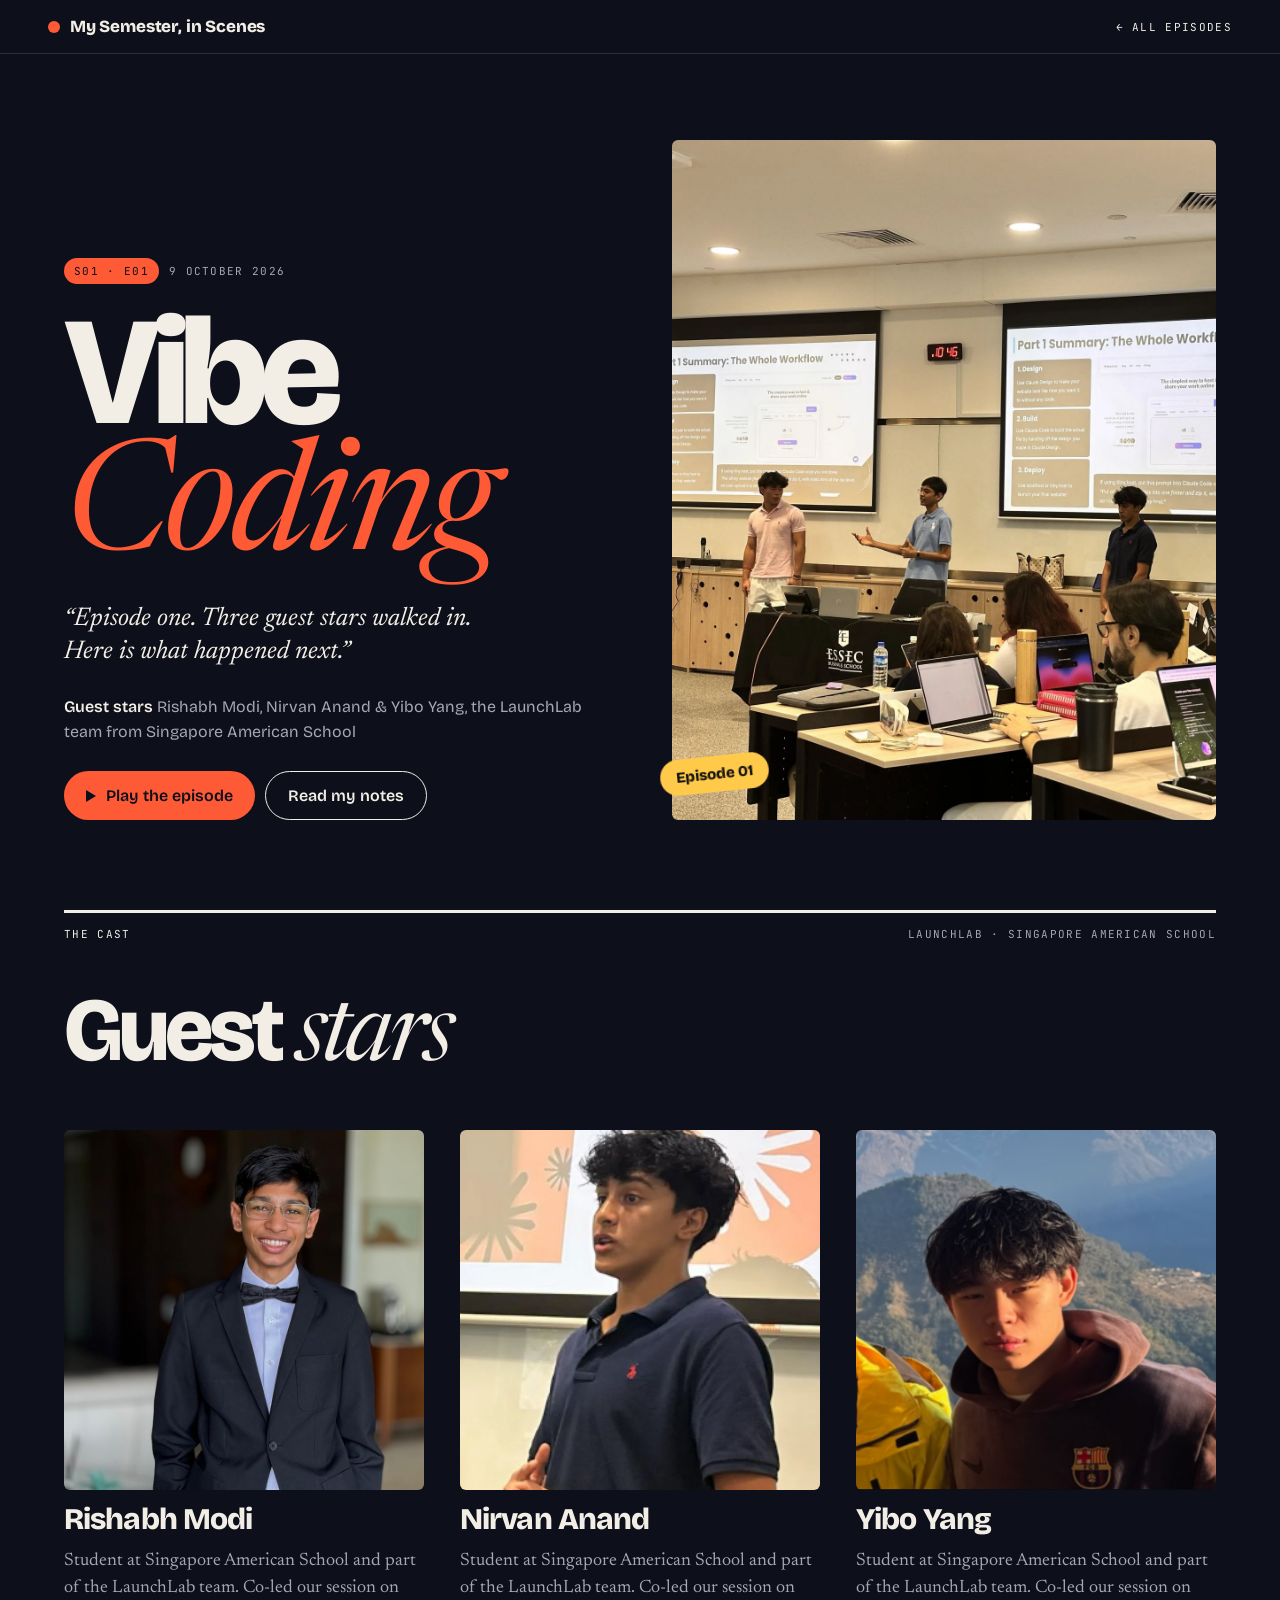
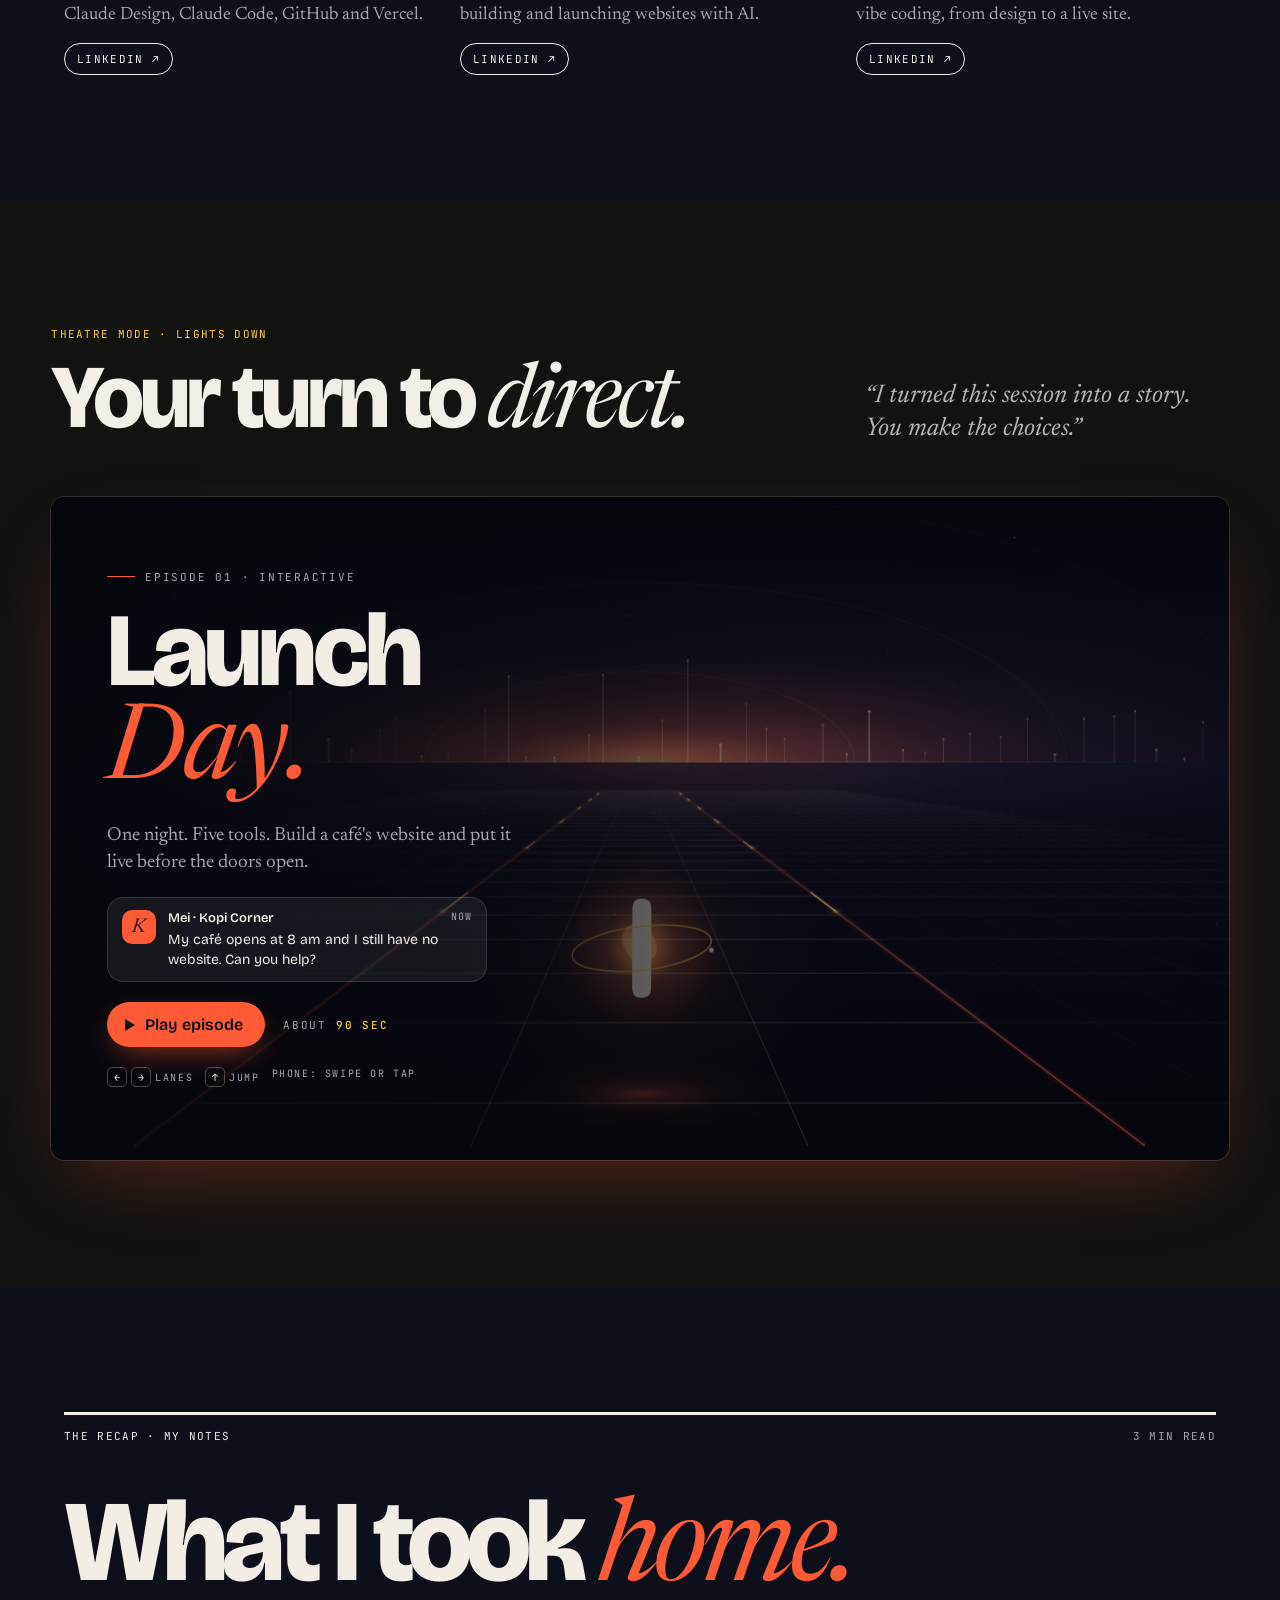
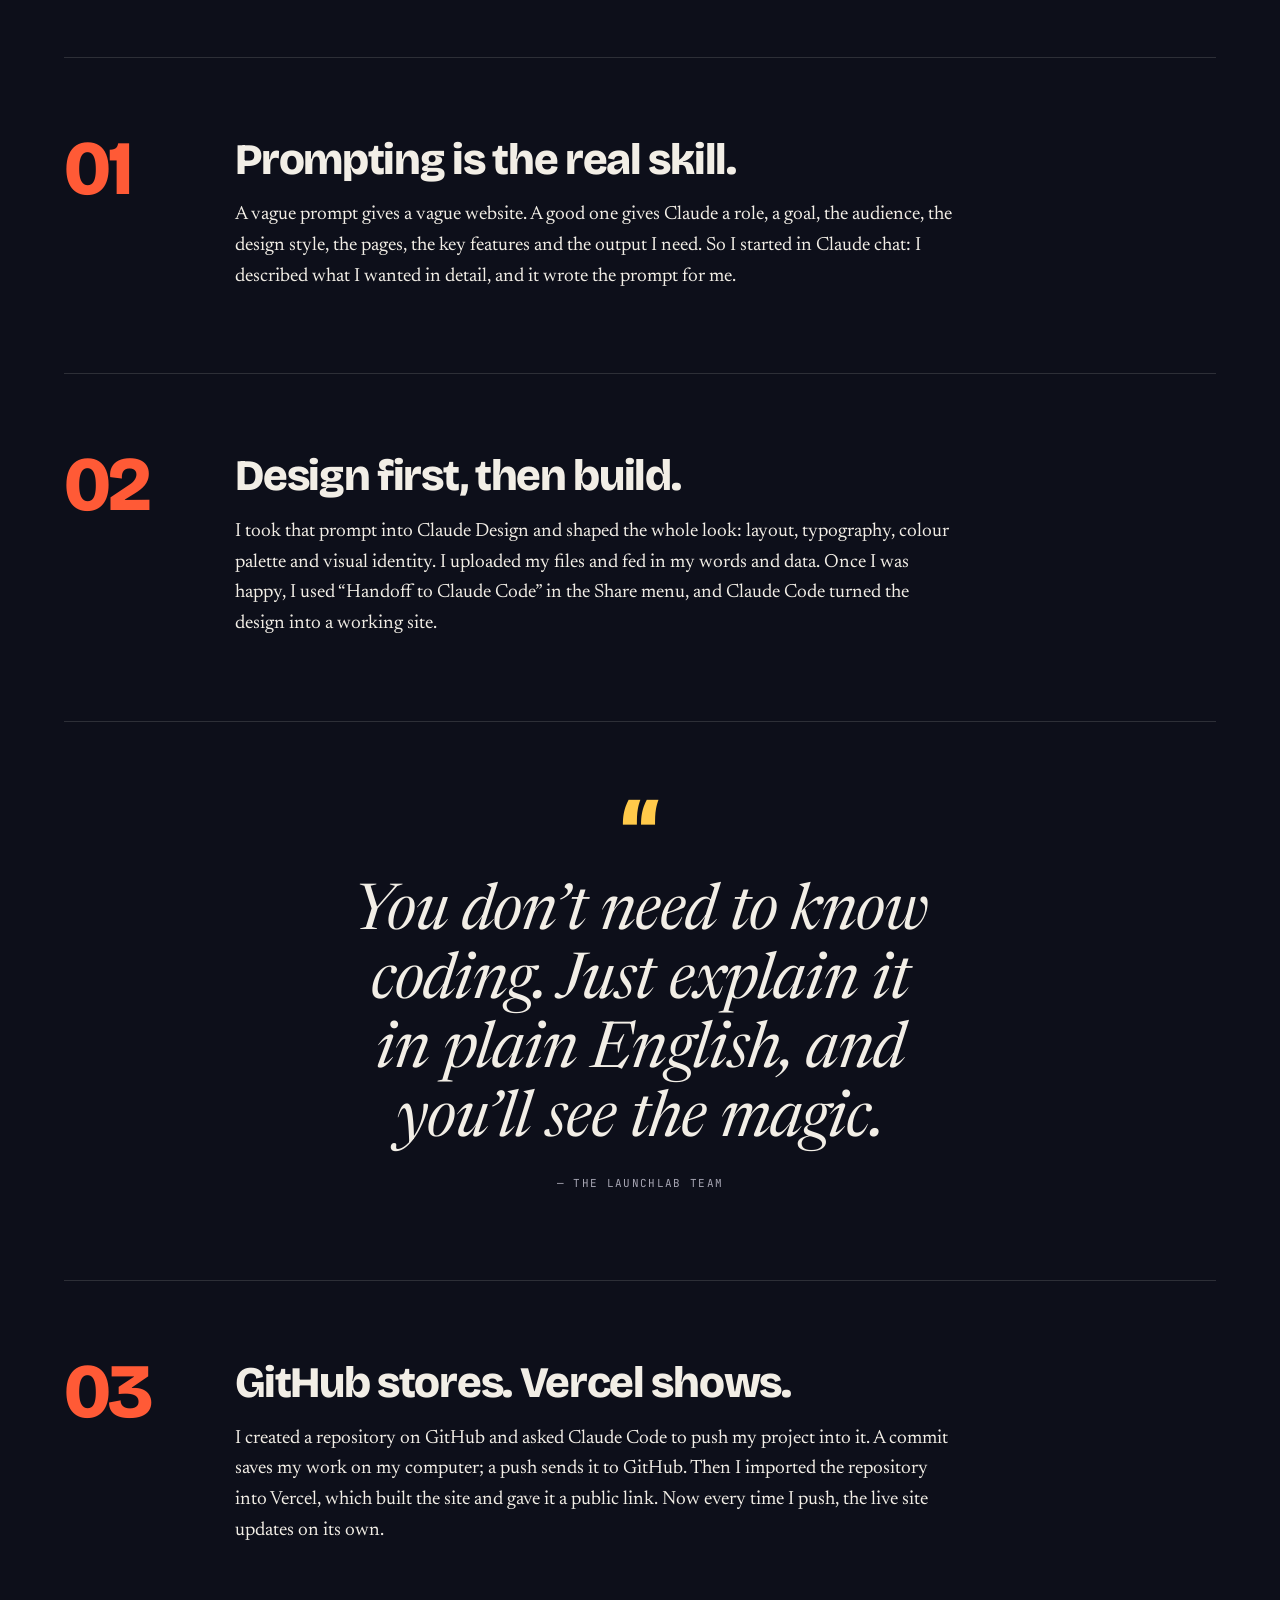
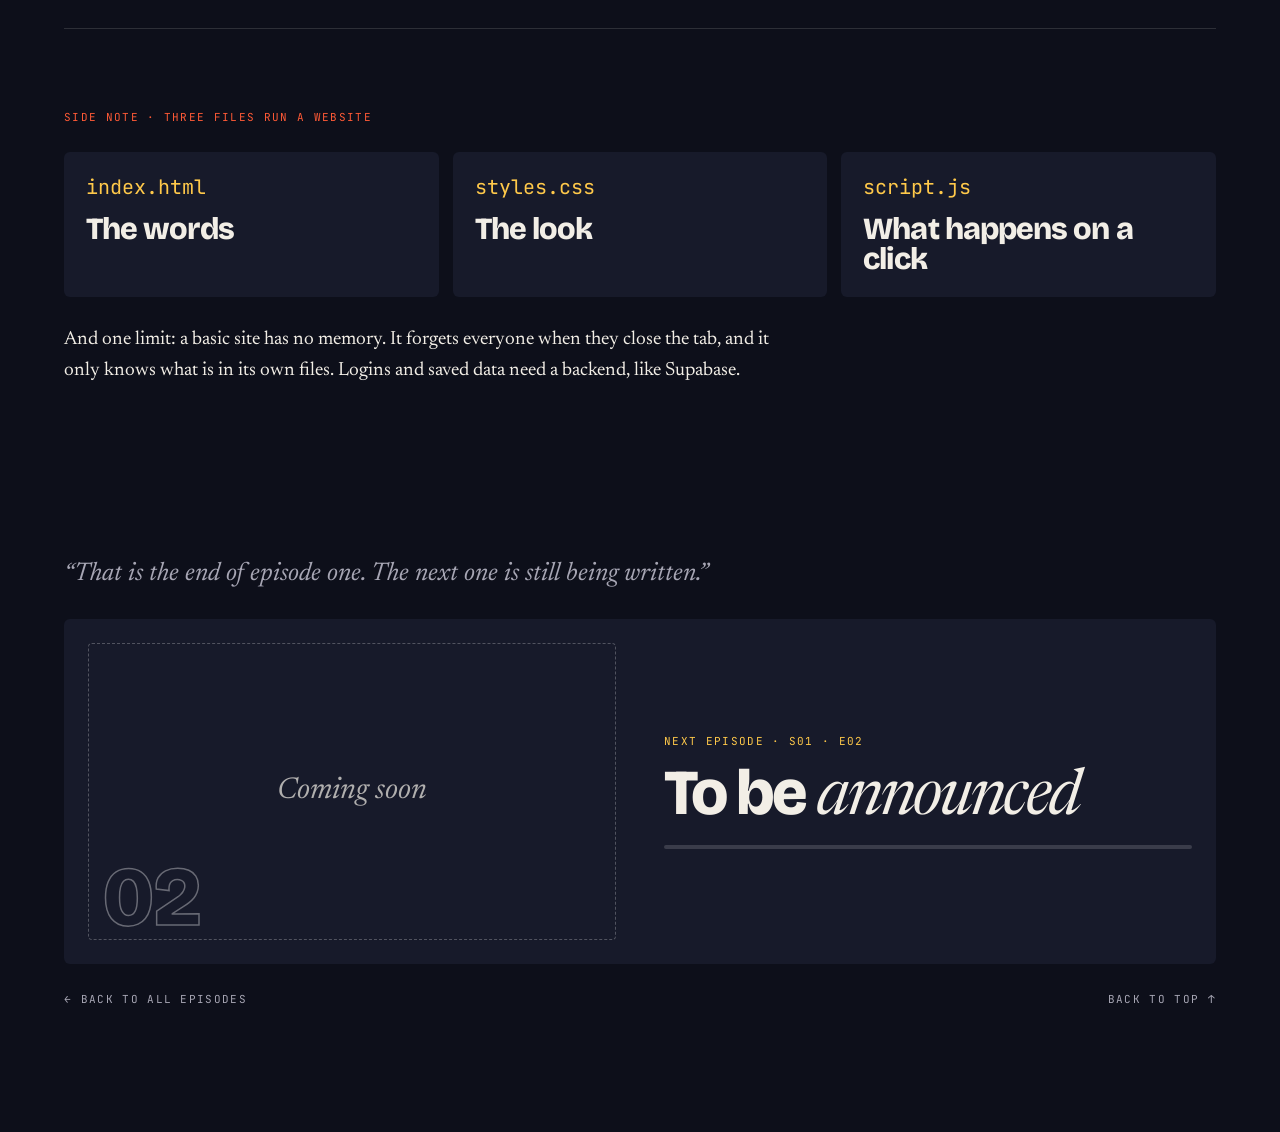
==== commit 7be3b85d: "Replace Episode 01 game with Launch Day Run Co-Authored-By: Claude Opus 5.5 <noreply@anthropic.com> " ====
--- a/episode-01-vibe-coding.html
+++ b/episode-01-vibe-coding.html
@@ -92,7 +92,85 @@
         <p class="narrator theatre-quote" data-reveal style="--d:200ms">“I turned this session into a story. You make the choices.”</p>
       </div>
       <div data-reveal style="--d:280ms">
-        <div id="launch-day" class="ld-mount" aria-live="polite">
+        <div id="launch-day" class="ld-mount">
+          <div class="stage" id="ld-stage">
+            <canvas id="ld-cv" role="img" aria-label="Launch Day Run. Move between three lanes of light to collect the right pieces and run through the right gates."></canvas>
+
+            <div class="hud" id="ld-hud" hidden>
+              <div class="hud-top">
+                <div class="zone">
+                  <div class="zone-name mono" id="ld-zone-name"><span>01 / 05</span> · Claude chat</div>
+                  <div class="track" id="ld-track"></div>
+                </div>
+                <div class="hud-right">
+                  <div class="goal mono" id="ld-goal">Prompt <b>0/6</b></div>
+                  <button class="icon-btn" id="ld-pause-btn" type="button" aria-label="Pause"><svg viewBox="0 0 12 12" aria-hidden="true"><rect x="2" y="1" width="2.6" height="10" rx="1" fill="currentColor"/><rect x="7.4" y="1" width="2.6" height="10" rx="1" fill="currentColor"/></svg></button>
+                </div>
+              </div>
+              <div></div>
+              <div class="caption" id="ld-caption" aria-live="polite"><span class="mono">Suditi · narrator</span><span id="ld-cap-text"></span></div>
+            </div>
+
+            <div class="card" id="ld-card"><div class="num mono" id="ld-card-num">Zone 01</div><div class="ttl" id="ld-card-ttl">Claude chat</div><div class="sub" id="ld-card-sub"></div></div>
+
+            <div class="screen" id="ld-cover-screen">
+              <div class="cover">
+                <div class="eyebrow mono"><i></i>Episode 01 · Interactive</div>
+                <h3 class="logo">Launch <span class="it">Day.</span></h3>
+                <p class="lede">One night. Five tools. Build a café's website and put it live before the doors open.</p>
+                <div class="note">
+                  <div class="av" aria-hidden="true">K</div>
+                  <div class="hd">Mei · Kopi Corner <span>NOW</span></div>
+                  <p>My café opens at 8 am and I still have no website. Can you help?</p>
+                </div>
+                <div class="row">
+                  <button class="btn" id="ld-play-btn" type="button"><span class="tri" aria-hidden="true"></span>Play episode</button>
+                  <span class="mono stat">About <b>90 sec</b></span>
+                </div>
+                <div class="keys mono">
+                  <span><span class="k">←</span><span class="k">→</span>Lanes</span>
+                  <span><span class="k">↑</span>Jump</span>
+                  <span>Phone: swipe or tap</span>
+                </div>
+              </div>
+            </div>
+
+            <div class="screen" id="ld-pause-screen" hidden>
+              <div class="pause">
+                <div class="eyebrow mono"><i></i>Paused</div>
+                <h3 class="logo">Take a <span class="it">breath.</span></h3>
+                <button class="btn" id="ld-resume-btn" type="button"><span class="tri" aria-hidden="true"></span>Resume</button>
+              </div>
+            </div>
+
+            <div class="screen" id="ld-end-screen" hidden>
+              <div class="end">
+                <div class="eyebrow mono"><i></i>Episode 01 · Complete</div>
+                <h3 class="logo">It's <span class="it">live.</span></h3>
+                <div class="row">
+                  <span class="url"><i aria-hidden="true"></i>kopi-corner.vercel.app</span>
+                  <span class="mono stat" id="ld-end-time">Shipped in <b>1:30</b></span>
+                </div>
+                <div class="note">
+                  <div class="av" aria-hidden="true">K</div>
+                  <div class="hd">Mei · Kopi Corner <span>7:58 AM</span></div>
+                  <p>It's perfect! Can it remember my regulars too?</p>
+                </div>
+                <p class="cliff"><span class="mono">Suditi · narrator</span>Not yet. A basic site forgets everyone the moment they close the tab. That needs a backend, like Supabase. To be continued.</p>
+                <ol class="recap">
+                  <li>Wrote a full prompt in Claude chat</li>
+                  <li>Shaped the look in Claude Design, then used Handoff to Claude Code</li>
+                  <li>Got index.html, styles.css and script.js from Claude Code</li>
+                  <li>Committed, then pushed to GitHub</li>
+                  <li>Imported the repo into Vercel and went live</li>
+                </ol>
+                <div class="row">
+                  <button class="btn" id="ld-again-btn" type="button"><span class="tri" aria-hidden="true"></span>Play again</button>
+                  <a class="btn ghost" href="#notes">Read my notes</a>
+                </div>
+              </div>
+            </div>
+          </div>
           <noscript><p class="narrator">The game needs JavaScript to run.</p></noscript>
         </div>
       </div>
--- a/css/launch-day-game.css
+++ b/css/launch-day-game.css
@@ -1,526 +1,119 @@
 /* ==========================================================
-   "Launch Day": Episode 01 interactive story.
-   All classes are prefixed ld- so the game drops into any page.
+   "Launch Day Run": Episode 01 game.
+   One canvas stage (light-grid runner) with glass overlays for the
+   cover, HUD, zone title cards, pause and end screens.
+   Every rule is scoped under #launch-day so nothing leaks into the page.
+   Colours and fonts come from the site variables in styles.css.
    ========================================================== */
 
-@keyframes ldpulse {
-  0%, 100% { box-shadow: 0 0 0 0 rgba(255, 201, 74, .7); }
-  50% { box-shadow: 0 0 0 8px rgba(255, 201, 74, 0); }
-}
-.ld-pulse { animation: ldpulse 1.8s infinite; }
-
-.ld {
-  position: relative; width: 100%; border-radius: 10px; overflow: hidden;
-  background: #17171d; color: #f1efe8;
-  box-shadow: 0 40px 120px -40px rgba(0, 0, 0, .8);
-  display: flex; flex-direction: column;
+#launch-day {
+  --deep: #06070d;
+  --glass: rgba(13, 15, 26, .58);
+  color: var(--ink);
   font-family: var(--sans);
 }
-.ld button { font-family: inherit; }
-.ld button:disabled { cursor: default; }
-.ld-mono { font-family: var(--mono); }
-.ld-cap-mono {
-  font-family: var(--mono); font-size: 10px; letter-spacing: .12em; text-transform: uppercase;
+
+#launch-day .stage {
+  position: relative; width: 100%; max-width: 100%; aspect-ratio: 16 / 9; max-height: 82vh;
+  border-radius: 14px; overflow: hidden; background: var(--deep); isolation: isolate;
+  box-shadow: 0 0 0 1px var(--line), 0 30px 80px -30px rgba(255, 90, 54, .35);
+  touch-action: none; user-select: none; -webkit-user-select: none;
 }
-.ld-acc-i { font-family: var(--serif); font-weight: 400; font-style: italic; color: var(--acc); }
+@media (max-width: 640px) { #launch-day .stage { aspect-ratio: 3 / 4.8; border-radius: 12px; } }
+#launch-day canvas { position: absolute; inset: 0; width: 100%; height: 100%; display: block; }
 
-/* ---------- Top bar ---------- */
+#launch-day .mono { font-family: var(--mono); letter-spacing: .16em; text-transform: uppercase; }
+#launch-day .it { font-family: var(--serif); font-style: italic; font-weight: 400; }
 
-.ld-top {
-  display: flex; flex-wrap: wrap; align-items: center; gap: 10px 18px;
-  padding: 14px clamp(14px, 2vw, 22px);
-  border-bottom: 1px solid rgba(255, 255, 255, .1);
+/* HUD */
+#launch-day .hud { position: absolute; inset: 0; pointer-events: none; padding: clamp(12px, 2.4vw, 22px); display: grid; grid-template-rows: auto 1fr auto; }
+#launch-day .hud[hidden] { display: none !important; }
+#launch-day .hud-top { display: flex; align-items: flex-start; justify-content: space-between; gap: 12px; }
+#launch-day .zone { display: grid; gap: 8px; min-width: 0; }
+#launch-day .zone-name { font-size: clamp(10px, 1.4vw, 12px); color: var(--ink); white-space: nowrap; }
+#launch-day .zone-name span { color: var(--pop); }
+#launch-day .track { display: flex; gap: 4px; width: clamp(120px, 22vw, 220px); }
+#launch-day .track i { flex: 1; height: 2px; background: rgba(242, 238, 230, .16); position: relative; overflow: hidden; }
+#launch-day .track i::after { content: ""; position: absolute; inset: 0; background: var(--acc); transform: scaleX(0); transform-origin: left; transition: transform .6s var(--ease); }
+#launch-day .track i.on::after { transform: scaleX(.5); }
+#launch-day .track i.done::after { transform: scaleX(1); background: var(--pop); }
+#launch-day .hud-right { display: flex; gap: 10px; align-items: center; }
+#launch-day .goal { font-size: clamp(10px, 1.4vw, 12px); padding: 7px 11px; border: 1px solid var(--line); background: var(--glass); backdrop-filter: blur(10px); -webkit-backdrop-filter: blur(10px); border-radius: 999px; font-variant-numeric: tabular-nums; }
+#launch-day .goal b { color: var(--pop); font-weight: 500; }
+#launch-day .icon-btn { pointer-events: auto; width: 34px; height: 34px; display: grid; place-items: center; border-radius: 50%; border: 1px solid var(--line); background: var(--glass); backdrop-filter: blur(10px); -webkit-backdrop-filter: blur(10px); color: var(--ink); cursor: pointer; padding: 0; }
+#launch-day .icon-btn svg { width: 12px; height: 12px; }
+#launch-day .icon-btn:focus-visible, #launch-day .btn:focus-visible { outline: 2px solid var(--pop); outline-offset: 3px; }
+#launch-day .caption {
+  justify-self: start; max-width: min(460px, 92%); display: grid; gap: 4px;
+  background: var(--glass); backdrop-filter: blur(14px); -webkit-backdrop-filter: blur(14px);
+  border: 1px solid var(--line); border-left: 2px solid var(--acc); border-radius: 0; padding: 10px 14px 11px;
+  font-size: clamp(13px, 1.9vw, 15px); line-height: 1.45; opacity: 0; transform: translateY(10px); filter: blur(4px);
+  transition: opacity .35s var(--ease), transform .45s var(--ease), filter .45s var(--ease);
 }
-.ld-brand { font-weight: 800; font-size: 18px; letter-spacing: -.02em; white-space: nowrap; }
-.ld-scene {
-  font-family: var(--mono); font-size: 11px; letter-spacing: .12em; text-transform: uppercase;
-  color: rgba(241, 239, 232, .65);
-}
-.ld-spacer { flex: 1; }
-.ld-clock {
-  display: flex; align-items: center; gap: 10px;
-  background: #0e0e12; border: 1px solid rgba(255, 255, 255, .12);
-  border-radius: 999px; padding: 6px 14px;
-}
-.ld-clock-dot { width: 8px; height: 8px; border-radius: 50%; background: var(--acc); }
-.ld-clock-time {
-  font-family: var(--mono); font-size: 18px; font-weight: 500; letter-spacing: .02em;
-  white-space: nowrap; min-width: 7ch; text-align: right;
-}
-.ld-night { height: 3px; background: rgba(255, 255, 255, .08); }
-.ld-night-fill { height: 100%; background: var(--pop); transition: width 1.2s cubic-bezier(.2, .7, .2, 1); }
+#launch-day .caption.show { opacity: 1; transform: none; filter: none; }
+#launch-day .caption .mono { font-size: 10px; color: var(--acc); }
 
-/* ---------- Title card ---------- */
-
-.ld-title {
-  min-height: 580px; display: flex; flex-direction: column; justify-content: center; gap: 26px;
-  padding: clamp(28px, 5vw, 72px);
-  background:
-    radial-gradient(ellipse at 85% 15%, rgba(255, 90, 54, .22), transparent 60%),
-    radial-gradient(ellipse at 5% 95%, rgba(255, 201, 74, .12), transparent 55%);
-}
-.ld-kicker {
-  font-family: var(--mono); font-size: 11px; letter-spacing: .14em; text-transform: uppercase;
-  color: var(--pop);
-}
-.ld-title h3 {
-  margin: 0; font-weight: 800; font-size: clamp(60px, 9vw, 132px); line-height: .84; letter-spacing: -.05em;
-}
-.ld-title p {
-  margin: 0; max-width: 34ch; font-family: var(--serif);
-  font-size: clamp(21px, 2.1vw, 30px); line-height: 1.35; text-wrap: pretty;
-}
-.ld-chips { display: flex; flex-wrap: wrap; gap: 8px; }
-.ld-chip {
-  display: flex; align-items: center; gap: 8px; padding: 7px 12px 7px 7px; border-radius: 999px;
-  background: rgba(255, 255, 255, .07); font-size: 14px; white-space: nowrap;
-}
-.ld-chip-av {
-  width: 22px; height: 22px; border-radius: 50%; color: #16150f;
-  display: grid; place-items: center; font-weight: 800; font-size: 12px;
-}
-.ld-start-row { display: flex; flex-wrap: wrap; align-items: center; gap: 14px 22px; }
-.ld-start {
-  display: flex; align-items: center; gap: 10px; border: 0; cursor: pointer;
-  background: var(--acc); color: var(--onacc);
-  font-weight: 600; font-size: 17px; padding: 15px 24px; border-radius: 999px;
-  transition: transform .3s;
-}
-.ld-start:hover { transform: scale(1.04); }
-.ld-play {
-  width: 0; height: 0; border-left: 10px solid currentColor;
-  border-top: 6px solid transparent; border-bottom: 6px solid transparent;
-}
-.ld-rules {
-  font-family: var(--mono); font-size: 11px; letter-spacing: .12em; text-transform: uppercase;
-  color: rgba(241, 239, 232, .6);
+/* Title card between zones */
+#launch-day .card { position: absolute; inset: 0; display: grid; place-content: center; text-align: center; pointer-events: none; gap: 10px; padding: 0 8%; opacity: 0; }
+#launch-day .card .num { font-size: 11px; color: var(--pop); display: flex; align-items: center; justify-content: center; gap: 12px; }
+#launch-day .card .num::before, #launch-day .card .num::after { content: ""; height: 1px; width: 0; background: var(--pop); transition: width .9s var(--ease); }
+#launch-day .card .ttl { font-weight: 800; font-size: clamp(34px, 7vw, 76px); line-height: .95; letter-spacing: -.02em; text-wrap: balance; }
+#launch-day .card .ttl .it { color: var(--acc); }
+#launch-day .card .sub { color: var(--mute); font-family: var(--serif); font-style: italic; font-size: clamp(15px, 2.2vw, 20px); }
+#launch-day .card.show { animation: ld-card 1.9s var(--ease) forwards; }
+#launch-day .card.show .num::before, #launch-day .card.show .num::after { width: 48px; }
+@keyframes ld-card {
+  0% { opacity: 0; filter: blur(14px); letter-spacing: .06em; transform: scale(1.04); }
+  20%, 74% { opacity: 1; filter: blur(0); letter-spacing: 0; transform: scale(1); }
+  100% { opacity: 0; filter: blur(10px); transform: scale(.98); }
 }
 
-/* ---------- Playing layout ---------- */
+/* Screens */
+#launch-day .screen { position: absolute; inset: 0; display: grid; padding: clamp(18px, 5vw, 56px); overflow-y: auto;
+  background: linear-gradient(90deg, rgba(6, 7, 13, .92) 0%, rgba(6, 7, 13, .7) 45%, rgba(6, 7, 13, .15) 100%); }
+#launch-day .screen[hidden] { display: none !important; }
+@media (max-width: 640px) { #launch-day .screen { background: linear-gradient(0deg, rgba(6, 7, 13, .95) 0%, rgba(6, 7, 13, .75) 60%, rgba(6, 7, 13, .35) 100%); } }
+#launch-day .cover { align-self: center; display: grid; gap: clamp(12px, 2vw, 20px); max-width: 520px; animation: ld-rise .9s var(--ease) both; }
+@keyframes ld-rise { from { opacity: 0; transform: translateY(16px); filter: blur(8px); } to { opacity: 1; transform: none; filter: none; } }
+#launch-day .eyebrow { font-size: 11px; color: var(--mute); display: flex; gap: 10px; align-items: center; }
+#launch-day .eyebrow i { width: 28px; height: 1px; background: var(--acc); display: inline-block; }
+#launch-day .logo { margin: 0; font-weight: 800; font-size: clamp(46px, 9vw, 104px); line-height: .9; letter-spacing: -.035em; }
+#launch-day .logo .it { color: var(--acc); letter-spacing: -.01em; }
+#launch-day .lede { margin: 0; color: var(--mute); font-family: var(--serif); font-size: clamp(16px, 2vw, 19px); line-height: 1.45; max-width: 42ch; }
+#launch-day .note { display: grid; grid-template-columns: auto 1fr; gap: 4px 12px; align-items: start; max-width: 380px;
+  background: rgba(242, 238, 230, .07); border: 1px solid var(--line); border-radius: 16px; padding: 12px 14px;
+  backdrop-filter: blur(16px); -webkit-backdrop-filter: blur(16px); }
+#launch-day .note .av { grid-row: span 2; width: 34px; height: 34px; border-radius: 10px; background: var(--acc); color: var(--onacc); display: grid; place-items: center; font-family: var(--serif); font-style: italic; font-size: 20px; }
+#launch-day .note .hd { display: flex; justify-content: space-between; gap: 8px; font-size: 13px; font-weight: 600; }
+#launch-day .note .hd span { font-family: var(--mono); font-size: 10px; letter-spacing: .12em; color: var(--mute); font-weight: 400; }
+#launch-day .note p { margin: 0; font-size: 14px; line-height: 1.4; color: var(--ink); }
+#launch-day .row { display: flex; flex-wrap: wrap; gap: 14px 18px; align-items: center; }
+#launch-day .btn {
+  display: inline-flex; align-items: center; gap: 10px; border: 0; border-radius: 999px; cursor: pointer; text-decoration: none;
+  background: var(--acc); color: var(--onacc); font-family: var(--sans); font-weight: 600; font-size: 16px; padding: 13px 22px 13px 18px;
+  box-shadow: 0 10px 30px -10px rgba(255, 90, 54, .7); transition: transform .2s var(--ease), box-shadow .2s var(--ease);
+}
+#launch-day .btn:hover { transform: translateY(-1px); box-shadow: 0 14px 36px -10px rgba(255, 90, 54, .85); }
+#launch-day .btn .tri { width: 0; height: 0; border-left: 10px solid currentColor; border-top: 6px solid transparent; border-bottom: 6px solid transparent; }
+#launch-day .btn.ghost { background: transparent; color: var(--ink); box-shadow: inset 0 0 0 1px rgba(242, 238, 230, .35); padding: 13px 20px; }
+#launch-day .keys { font-size: 10px; color: var(--mute); display: flex; flex-wrap: wrap; gap: 6px 12px; }
+#launch-day .k { display: inline-grid; place-items: center; min-width: 20px; height: 20px; padding: 0 4px; border: 1px solid rgba(242, 238, 230, .28); border-radius: 5px; color: var(--ink); margin-right: 4px; letter-spacing: 0; }
 
-.ld-play-area { display: flex; flex-wrap: wrap; min-height: 580px; }
-.ld-stage {
-  flex: 1.6 1 480px; min-width: 0;
-  display: flex; align-items: center; justify-content: center;
-  padding: clamp(14px, 2.4vw, 32px);
-  background: radial-gradient(ellipse at 50% 40%, #262635 0%, #111116 80%);
-}
-.ld-shadow { box-shadow: 0 30px 80px -30px rgba(0, 0, 0, .7); }
-.ld-dots { display: flex; align-items: center; gap: 6px; }
-.ld-dot { width: 10px; height: 10px; border-radius: 50%; background: #d0ccc3; }
-.ld-dot-sm { width: 9px; height: 9px; border-radius: 50%; background: #d0ccc3; }
-.ld-dot-dark { width: 10px; height: 10px; border-radius: 50%; background: #3a3a44; }
-.ld-urlbar {
-  padding: 8px 12px; background: #e9e6df;
-  font-family: var(--mono); font-size: 11px; color: #6b665c;
-}
-.ld-term {
-  border-radius: 8px; background: #0b0b0e; border: 1px solid rgba(255, 255, 255, .12);
-  padding: 12px 14px; font-family: var(--mono); font-size: 13px;
-}
-
-/* S1: the 404 */
-.ld-browser {
-  width: 100%; max-width: 560px; border-radius: 10px; overflow: hidden;
-  background: #fbfaf7; color: #1c1a16;
-}
-.ld-browser-bar { padding: 10px 12px; background: #e9e6df; }
-.ld-browser-url {
-  margin-left: 10px; flex: 1; background: #fff; border-radius: 6px; padding: 5px 10px;
-  font-family: var(--mono); font-size: 12px; color: #6b665c;
-}
-.ld-404 {
-  position: relative; padding: clamp(36px, 6vw, 64px) 28px;
-  display: flex; flex-direction: column; align-items: center; gap: 10px; text-align: center;
-}
-.ld-404-code {
-  font-family: var(--mono); font-size: clamp(56px, 8vw, 88px); font-weight: 500; color: #cfcac0; line-height: 1;
-}
-.ld-404-head { font-weight: 800; font-size: 22px; letter-spacing: -.02em; }
-.ld-404-sub { font-size: 15px; color: #6b665c; }
-.ld-note-sticker {
-  position: absolute; right: 18px; top: 18px; transform: rotate(5deg);
-  background: var(--pop); color: #16150f; font-weight: 800; font-size: 13px;
-  padding: 8px 12px; border-radius: 4px; box-shadow: 0 8px 18px -8px rgba(0, 0, 0, .4);
-}
-
-/* S2: prompt builder */
-.ld-s2 { width: 100%; display: flex; flex-wrap: wrap; gap: 16px; align-items: stretch; }
-.ld-s2-left { flex: 1 1 280px; min-width: 0; display: flex; flex-direction: column; gap: 12px; }
-.ld-prompt {
-  background: #0c0c10; border: 1px solid rgba(255, 255, 255, .12); border-radius: 8px;
-  padding: 14px; display: flex; flex-direction: column; gap: 8px;
-  font-family: var(--mono); font-size: 12.5px; line-height: 1.5; min-height: 150px;
-}
-.ld-prompt-head {
-  display: flex; justify-content: space-between; gap: 8px;
-  font-size: 10px; letter-spacing: .12em; text-transform: uppercase; color: rgba(241, 239, 232, .5);
-}
-.ld-prompt-line { color: #f1efe8; }
-.ld-prompt-key { color: var(--pop); }
-.ld-tray { display: flex; flex-wrap: wrap; gap: 7px; }
-.ld-card {
-  border: 1px solid rgba(255, 255, 255, .18); background: rgba(255, 255, 255, .06); color: #f1efe8;
-  font-size: 13px; line-height: 1.3; text-align: left; padding: 8px 11px; border-radius: 6px;
-  cursor: pointer; transition: background .2s, opacity .3s;
-}
-.ld-card:hover { background: rgba(255, 255, 255, .14); }
-.ld-preview {
-  flex: 1 1 260px; min-width: 0; border-radius: 10px; overflow: hidden;
-  background: #fbfaf7; display: flex; flex-direction: column;
-}
-.ld-preview-bar {
-  padding: 9px 12px; background: #e9e6df; color: #6b665c;
-  font-family: var(--mono); font-size: 11px;
-}
-.ld-preview-body {
-  flex: 1; min-height: 300px; padding: 18px;
-  display: flex; flex-direction: column; gap: 14px;
-  transition: background .6s, color .6s;
-}
-.ld-pv-nav {
-  display: flex; flex-wrap: wrap; gap: 6px 14px; font-size: 12px; font-weight: 600;
-  border-bottom: 1px solid currentColor; padding-bottom: 10px; opacity: .85;
-}
-.ld-col4 { display: flex; flex-direction: column; gap: 4px; }
-.ld-col8 { display: flex; flex-direction: column; gap: 8px; }
-.ld-ghost { height: 10px; background: #d9d9d9; border-radius: 3px; }
-.ld-ghost-lg { height: 18px; width: 70%; background: #cfcfcf; border-radius: 3px; }
-.ld-pv-name { font-size: 34px; line-height: 1; letter-spacing: -.02em; }
-.ld-pv-tag { font-size: 13px; opacity: .8; }
-.ld-pv-aud { font-size: 15px; font-weight: 600; }
-.ld-pv-pills { display: flex; flex-wrap: wrap; gap: 6px; font-size: 11px; }
-.ld-pv-pills span { border: 1px solid currentColor; border-radius: 999px; padding: 3px 8px; }
-.ld-pv-feat { display: flex; flex-wrap: wrap; align-items: center; gap: 10px; }
-.ld-pv-cta { color: #fff; font-weight: 600; font-size: 13px; padding: 9px 14px; border-radius: 999px; }
-.ld-pv-small { font-family: var(--mono); font-size: 10px; opacity: .7; }
-.ld-pv-out {
-  margin-top: auto; background: #1c1a16; color: #f1efe8; border-radius: 6px; padding: 9px 11px;
-  font-family: var(--mono); font-size: 11px; line-height: 1.5;
-}
-
-/* S3: Claude Design */
-.ld-design {
-  width: 100%; max-width: 640px; border-radius: 10px; background: #f4f2ec; color: #1c1a16; position: relative;
-}
-.ld-design-bar {
-  display: flex; align-items: center; gap: 10px; padding: 10px 12px;
-  border-bottom: 1px solid #dcd8ce; border-radius: 10px 10px 0 0; background: #ebe8e0;
-}
-.ld-design-name { font-weight: 800; font-size: 14px; white-space: nowrap; }
-.ld-design-path {
-  font-family: var(--mono); font-size: 11px; color: #6b665c;
-  white-space: nowrap; overflow: hidden; text-overflow: ellipsis;
-}
-.ld-share-wrap { position: relative; }
-.ld-share {
-  background: #1c1a16; color: #fff; font-weight: 600; font-size: 13px;
-  padding: 7px 14px; border-radius: 6px; cursor: pointer; border: 2px solid transparent;
-}
-.ld-share.is-ring { border-color: #ffc94a; }
-.ld-share.is-pulse { animation: ldpulse 1.6s infinite; }
-.ld-share-menu {
-  position: absolute; right: 0; top: calc(100% + 6px); z-index: 5; width: 220px;
-  background: #fff; border: 1px solid #dcd8ce; border-radius: 8px;
-  box-shadow: 0 18px 40px -12px rgba(0, 0, 0, .35); padding: 6px;
-  display: flex; flex-direction: column;
-}
-.ld-share-opt {
-  border: 0; background: transparent; text-align: left; font-size: 14px; color: #1c1a16;
-  padding: 9px 10px; border-radius: 5px; cursor: pointer;
-}
-.ld-share-opt:hover { background: #f0ede6; }
-.ld-design-body {
-  padding: clamp(14px, 2vw, 22px); display: flex; flex-direction: column; gap: 14px;
-  background: #f7ead8; color: #3b2416; border-radius: 0 0 10px 10px;
-}
-.ld-design-head { display: flex; flex-wrap: wrap; justify-content: space-between; align-items: baseline; gap: 8px; }
-.ld-kopi { font-family: var(--serif); font-size: 30px; line-height: 1; }
-.ld-design-nav { display: flex; gap: 12px; font-size: 12px; font-weight: 600; }
-.ld-menu {
-  border-radius: 8px; padding: 14px; display: flex; flex-direction: column; gap: 10px;
-  transition: background .8s, color .8s;
-}
-.ld-menu-title { font-size: 20px; font-weight: 600; }
-.ld-menu-grid { display: grid; grid-template-columns: repeat(auto-fit, minmax(120px, 1fr)); gap: 8px; }
-.ld-menu-item {
-  border-radius: 6px; padding: 10px; display: flex; flex-direction: column; gap: 4px;
-  transition: background .8s;
-}
-.ld-menu-item-n { font-size: 16px; }
-.ld-menu-item-p { font-family: var(--mono); font-size: 11px; opacity: .75; }
-.ld-sent {
-  align-self: flex-start; background: #1c1a16; color: #fff;
-  font-family: var(--mono); font-size: 11px; padding: 6px 10px; border-radius: 4px;
-}
-
-/* S4: Claude Code terminal */
-.ld-cc {
-  width: 100%; max-width: 600px; border-radius: 10px; overflow: hidden;
-  background: #0b0b0e; border: 1px solid rgba(255, 255, 255, .12);
-  box-shadow: 0 30px 80px -30px rgba(0, 0, 0, .8);
-}
-.ld-cc-bar {
-  padding: 10px 12px; background: #18181e;
-  font-family: var(--mono); font-size: 11px; color: rgba(241, 239, 232, .6);
-}
-.ld-cc-body {
-  padding: 18px; min-height: 300px; display: flex; flex-direction: column; gap: 7px;
-  font-family: var(--mono); font-size: 13px; line-height: 1.5;
-}
-.ld-cursor { width: 9px; height: 16px; background: var(--pop); }
-
-/* S5: GitHub */
-.ld-col12 { width: 100%; display: flex; flex-direction: column; gap: 12px; }
-.ld-s5 { max-width: 620px; }
-.ld-gh { border-radius: 10px; overflow: hidden; background: #fff; color: #1f2328; }
-.ld-gh-bar {
-  display: flex; align-items: center; gap: 10px; padding: 11px 14px;
-  background: #f6f8fa; border-bottom: 1px solid #d8dee4; font-size: 13px;
-}
-.ld-gh-user { font-family: var(--mono); font-size: 11px; color: #59636e; }
-.ld-gh-pane { padding: 20px; display: flex; flex-direction: column; gap: 14px; }
-.ld-gh-pane.is-form { gap: 12px; }
-.ld-gh-pane.is-repo { padding: 18px 20px; gap: 12px; }
-.ld-gh-row { display: flex; justify-content: space-between; align-items: center; gap: 10px; }
-.ld-gh-h { font-weight: 800; font-size: 18px; }
-.ld-gh-btn {
-  align-self: flex-start; border: 0; background: #1f883d; color: #fff;
-  font-weight: 600; font-size: 13px; padding: 8px 14px; border-radius: 6px; cursor: pointer;
-}
-.ld-gh-row .ld-gh-btn { align-self: auto; }
-.ld-gh-empty {
-  font-size: 14px; color: #59636e; border: 1px dashed #d8dee4; border-radius: 6px;
-  padding: 22px; text-align: center;
-}
-.ld-gh-pane.is-repo .ld-gh-empty { padding: 20px; }
-.ld-gh-label { display: flex; flex-direction: column; gap: 6px; font-size: 13px; font-weight: 600; }
-.ld-gh-input {
-  font-family: var(--mono); font-size: 14px; padding: 9px 10px;
-  border: 1px solid #d8dee4; border-radius: 6px; outline-color: #1f883d;
-}
-.ld-gh-help { font-size: 12px; color: #59636e; }
-.ld-gh-title { font-size: 17px; }
-.ld-gh-files { border: 1px solid #d8dee4; border-radius: 6px; overflow: hidden; font-size: 13px; }
-.ld-gh-file {
-  display: flex; justify-content: space-between; gap: 10px; padding: 8px 12px; border-top: 1px solid #eef1f4;
-}
-.ld-gh-file-msg { color: #59636e; white-space: nowrap; overflow: hidden; text-overflow: ellipsis; }
-.ld-merged {
-  align-self: flex-start; display: flex; align-items: center; gap: 8px; font-size: 13px;
-  background: #f3eefe; color: #5a32a3; border-radius: 999px; padding: 5px 12px;
-}
-.ld-git { display: flex; flex-direction: column; gap: 5px; font-size: 12.5px; min-height: 70px; }
-.ld-faint { color: rgba(241, 239, 232, .5); }
-
-/* S6: Vercel */
-.ld-vc {
-  width: 100%; max-width: 600px; border-radius: 10px; overflow: hidden; background: #fafafa; color: #111;
-}
-.ld-vc-bar {
-  display: flex; align-items: center; gap: 10px; padding: 11px 14px;
-  background: #fff; border-bottom: 1px solid #e5e5e5; font-size: 13px;
-}
-.ld-vc-logo {
-  width: 0; height: 0; border-left: 8px solid transparent; border-right: 8px solid transparent;
-  border-bottom: 13px solid #111;
-}
-.ld-vc-sub { font-family: var(--mono); font-size: 11px; color: #666; }
-.ld-vc-body {
-  padding: clamp(18px, 3vw, 28px); min-height: 290px;
-  display: flex; flex-direction: column; justify-content: center; gap: 14px;
-}
-.ld-vc-h1 { font-weight: 800; font-size: clamp(24px, 3vw, 32px); letter-spacing: -.03em; line-height: 1; }
-.ld-vc-h2 { font-weight: 800; font-size: 22px; letter-spacing: -.02em; }
-.ld-vc-choices { display: flex; flex-wrap: wrap; gap: 10px; }
-.ld-vc-choice {
-  border: 1px solid #e5e5e5; background: #fff; border-radius: 8px; padding: 14px;
-  font-size: 14px; flex: 1 1 160px;
-}
-.ld-vc-choice.is-main { font-weight: 600; }
-.ld-vc-choice.is-alt { color: #666; }
-.ld-vc-repo {
-  display: flex; align-items: center; justify-content: space-between; gap: 10px;
-  border: 1px solid #e5e5e5; background: #fff; border-radius: 8px; padding: 12px 14px;
-}
-.ld-vc-repo-name { font-family: var(--mono); font-size: 14px; }
-.ld-vc-btn {
-  border: 0; background: #111; color: #fff; font-weight: 600; font-size: 13px;
-  padding: 8px 14px; border-radius: 6px; cursor: pointer;
-}
-.ld-vc-btn.is-big { align-self: flex-start; font-size: 15px; padding: 11px 22px; }
-.ld-vc-meta { font-size: 14px; color: #666; }
-.ld-vc-track { height: 6px; border-radius: 6px; background: #e5e5e5; overflow: hidden; }
-.ld-vc-fill { height: 100%; background: #111; transition: width 2.4s linear; }
-.ld-vc-log {
-  background: #111; color: #e5e5e5; border-radius: 6px; padding: 12px;
-  display: flex; flex-direction: column; gap: 4px; font-family: var(--mono); font-size: 12px;
-}
-.ld-vc-ready {
-  font-family: var(--mono); font-size: 11px; letter-spacing: .12em; text-transform: uppercase; color: #1f883d;
-}
-.ld-vc-live { font-weight: 800; font-size: clamp(26px, 3.4vw, 36px); letter-spacing: -.03em; line-height: 1; }
-.ld-vc-url {
-  align-self: flex-start; font-family: var(--mono); font-size: 15px;
-  background: #fff; border: 1px solid #e5e5e5; border-radius: 6px; padding: 10px 14px;
-}
-
-/* S7: local vs live */
-.ld-panes { display: flex; flex-wrap: wrap; gap: 12px; }
-.ld-pane { flex: 1 1 240px; min-width: 0; display: flex; flex-direction: column; gap: 8px; }
-.ld-pane-label {
-  display: flex; align-items: center; gap: 8px;
-  font-family: var(--mono); font-size: 11px; letter-spacing: .1em; text-transform: uppercase;
-  color: rgba(241, 239, 232, .75);
-}
-.ld-pane-dot { width: 8px; height: 8px; border-radius: 50%; }
-.ld-site {
-  border-radius: 10px; overflow: hidden; background: #fbfaf7;
-  box-shadow: 0 24px 60px -24px rgba(0, 0, 0, .7);
-}
-.ld-site-body {
-  background: #f7ead8; color: #3b2416; padding: 18px; min-height: 220px;
-  display: flex; flex-direction: column; gap: 10px;
-}
-.ld-site-name { font-family: var(--serif); font-size: 28px; line-height: 1; }
-.ld-site-cta {
-  align-self: flex-start; color: #fff; font-weight: 600; font-size: 13px;
-  padding: 9px 14px; border-radius: 999px; transition: background .6s;
-}
-.ld-booking {
-  background: #fff; border-radius: 8px; padding: 10px;
-  display: flex; flex-direction: column; gap: 6px; font-size: 12px;
-  box-shadow: 0 10px 24px -12px rgba(0, 0, 0, .3);
-}
-.ld-booking-row { display: flex; gap: 6px; }
-.ld-booking-row span { flex: 1; border: 1px solid #e0d6c8; border-radius: 4px; padding: 5px; }
-.ld-push-row { display: flex; flex-wrap: wrap; align-items: center; gap: 12px; }
-.ld-push-prompt { color: rgba(241, 239, 232, .55); }
-.ld .ld-push-btn {
-  border: 0; background: var(--pop); color: #16150f; font-family: var(--mono);
-  font-weight: 500; font-size: 13px; padding: 7px 14px; border-radius: 5px; cursor: pointer;
-}
-.ld-ok { color: #9be39b; }
-
-/* S8: cliffhanger */
-.ld-s8 { width: 100%; max-width: 620px; display: flex; flex-direction: column; gap: 14px; }
-.ld-s8 .ld-site-body { min-height: 0; gap: 12px; }
-.ld-s8-head { display: flex; justify-content: space-between; align-items: baseline; gap: 10px; }
-.ld-dashed { border: 1.5px dashed #b4532a; }
-.ld-login { border-radius: 999px; padding: 4px 10px; font-size: 12px; font-weight: 600; }
-.ld-s8-boxes { display: flex; flex-wrap: wrap; gap: 10px; }
-.ld-s8-box { flex: 1 1 160px; border-radius: 8px; padding: 12px; display: flex; flex-direction: column; gap: 4px; }
-.ld-s8-box b { font-size: 14px; }
-.ld-s8-box span { font-size: 12px; opacity: .75; }
-.ld-diagram { display: flex; flex-wrap: wrap; align-items: center; gap: 8px; font-size: 13px; }
-.ld-node {
-  flex: 1 1 140px; border-radius: 8px; background: #22222c; border: 1px solid rgba(255, 255, 255, .14);
-  padding: 12px; display: flex; flex-direction: column; gap: 4px;
-}
-.ld-node.is-you { gap: 6px; }
-.ld-node span { font-size: 12px; color: rgba(241, 239, 232, .7); }
-.ld-node .ld-token {
-  align-self: flex-start; transform: rotate(-4deg); background: var(--pop); color: #16150f;
-  font-weight: 800; font-size: 11px; padding: 4px 8px; border-radius: 4px;
-}
-.ld-api { font-family: var(--mono); font-size: 11px; color: var(--pop); white-space: nowrap; }
-
-/* ---------- Dialogue column ---------- */
-
-.ld-dialogue {
-  flex: 1 1 320px; min-width: 0; display: flex; flex-direction: column;
-  border-left: 1px solid rgba(255, 255, 255, .1); background: #141419;
-}
-.ld-log {
-  flex: 1; min-height: 220px; max-height: 440px; overflow-y: auto; padding: 18px;
-  display: flex; flex-direction: column; gap: 12px;
-}
-.ld-msg { display: flex; gap: 8px; align-items: flex-end; max-width: 90%; }
-.ld-av {
-  flex: none; width: 28px; height: 28px; border-radius: 50%; color: #16150f;
-  display: grid; place-items: center; font-weight: 800; font-size: 13px;
-}
-.ld-msg-body { display: flex; flex-direction: column; gap: 4px; min-width: 0; }
-.ld-msg-name { color: rgba(241, 239, 232, .55); letter-spacing: .1em; }
-.ld-bubble {
-  background: #2a2a35; border-radius: 16px 16px 16px 4px; padding: 10px 14px;
-  font-size: 15px; line-height: 1.45;
-}
-.ld-you {
-  align-self: flex-end; max-width: 85%; background: var(--acc); color: var(--onacc);
-  border-radius: 16px 16px 4px 16px; padding: 9px 14px; font-size: 14px; font-weight: 600; line-height: 1.4;
-}
-.ld-cap {
-  border: 1.5px solid var(--pop); border-radius: 3px; padding: 10px 13px;
-  display: flex; flex-direction: column; gap: 5px; box-shadow: 3px 3px 0 rgba(0, 0, 0, .35);
-  background: var(--pop); color: #16150f;
-}
-.ld-cap.is-miss { background: #24242d; color: #f1efe8; }
-.ld-cap-label { opacity: .75; }
-.ld-cap-text {
-  font-family: var(--serif); font-style: italic; font-size: 17px; line-height: 1.4; text-wrap: pretty;
-}
-
-.ld-controls {
-  border-top: 1px solid rgba(255, 255, 255, .1); padding: 16px 18px;
-  display: flex; flex-direction: column; gap: 9px;
-}
-.ld-q { color: rgba(241, 239, 232, .55); }
-.ld-opt {
-  text-align: left; border: 1px solid rgba(255, 255, 255, .2); background: rgba(255, 255, 255, .04);
-  color: #f1efe8; font-size: 15px; line-height: 1.35; padding: 11px 14px; border-radius: 8px;
-  cursor: pointer; transition: background .2s, border-color .2s;
-}
-.ld-opt:hover:not(:disabled) { background: rgba(255, 255, 255, .1); border-color: var(--pop); }
-.ld-panel-note {
-  display: flex; align-items: center; gap: 10px;
-  font-family: var(--mono); font-size: 12px; letter-spacing: .06em; color: var(--pop);
-}
-.ld-next {
-  align-self: flex-start; border: 0; background: var(--pop); color: #16150f;
-  font-weight: 600; font-size: 15px; padding: 12px 20px; border-radius: 999px; cursor: pointer;
-  transition: transform .3s;
-}
-.ld-next:hover { transform: scale(1.04); }
-
-/* ---------- End card ---------- */
-
-.ld-end {
-  position: relative; min-height: 580px; overflow: hidden;
-  display: flex; align-items: center; justify-content: center;
-  background: radial-gradient(ellipse at 50% 55%, #ffd38a 0%, #e8742a 45%, #5a2412 100%);
-}
-.ld-end-copy {
-  position: relative; z-index: 1; display: flex; flex-direction: column; align-items: center; gap: 18px;
-  text-align: center; padding: 40px 24px; color: #1c0f08;
-}
-.ld-end-kicker { font-family: var(--mono); font-size: 11px; letter-spacing: .14em; text-transform: uppercase; }
-.ld-end h3 {
-  margin: 0; font-weight: 800; font-size: clamp(44px, 7vw, 96px); line-height: .88;
-  letter-spacing: -.045em; max-width: 12ch;
-}
-.ld-end-done { font-weight: 600; font-size: clamp(18px, 1.8vw, 22px); }
-.ld-end-next { font-family: var(--serif); font-style: italic; font-size: 19px; }
-.ld-end-btns { display: flex; flex-wrap: wrap; justify-content: center; gap: 10px; margin-top: 6px; }
-.ld-replay {
-  border: 0; background: #1c0f08; color: #f7ead8; font-weight: 600; font-size: 16px;
-  padding: 13px 22px; border-radius: 999px; cursor: pointer;
-}
-.ld-replay:hover { background: #000; }
-.ld-end-link {
-  display: flex; align-items: center; font-weight: 600; font-size: 16px; padding: 13px 22px;
-  border-radius: 999px; border: 1.5px solid #1c0f08; color: #1c0f08;
-}
-.ld-end-link:hover { background: #1c0f08; color: #f7ead8; }
-.ld-doors { position: absolute; inset: 0; z-index: 2; display: flex; pointer-events: none; }
-.ld-door {
-  flex: 1; background: #2b1a10; display: flex; align-items: center;
-  transition: transform 1.8s cubic-bezier(.6, 0, .2, 1);
-}
-.ld-door.is-left { border-right: 2px solid #1a0e07; justify-content: flex-end; padding-right: 18px; }
-.ld-door.is-right { border-left: 2px solid #1a0e07; padding-left: 18px; }
-.ld-handle { width: 10px; height: 60px; border-radius: 5px; background: var(--pop); }
+#launch-day .end { align-self: center; display: grid; gap: 16px; max-width: 560px; animation: ld-rise .9s var(--ease) both; }
+#launch-day .end .logo { font-size: clamp(44px, 8vw, 92px); }
+#launch-day .url { display: inline-flex; align-items: center; gap: 8px; font-family: var(--mono); font-size: 13px; padding: 7px 12px; border-radius: 999px; border: 1px solid var(--line); background: rgba(242, 238, 230, .06); width: fit-content; max-width: 100%; overflow-wrap: anywhere; }
+#launch-day .url i { width: 7px; height: 7px; border-radius: 50%; background: #5ee08a; box-shadow: 0 0 10px #5ee08a; flex: none; }
+#launch-day .stat { font-size: 11px; color: var(--mute); }
+#launch-day .stat b { color: var(--pop); font-weight: 500; }
+#launch-day .cliff { border-left: 2px solid var(--acc); padding: 2px 0 2px 14px; font-family: var(--serif); font-size: 17px; line-height: 1.45; color: var(--ink); max-width: 46ch; }
+#launch-day .cliff .mono { display: block; font-family: var(--mono); font-size: 10px; color: var(--acc); margin-bottom: 4px; font-style: normal; }
+#launch-day .recap { margin: 0; padding: 0; list-style: none; display: grid; gap: 6px; counter-reset: s; }
+#launch-day .recap li { counter-increment: s; display: grid; grid-template-columns: 28px 1fr; font-size: 14px; color: var(--mute); line-height: 1.4; }
+#launch-day .recap li::before { content: counter(s, decimal-leading-zero); font-family: var(--mono); font-size: 11px; color: var(--pop); padding-top: 2px; }
+#launch-day .pause { align-self: center; display: grid; gap: 18px; justify-items: start; }
+#launch-day .pause .logo { font-size: clamp(40px, 7vw, 76px); }
 
 @media (prefers-reduced-motion: reduce) {
-  .ld *, .ld *::before, .ld *::after { transition-duration: 0s !important; animation: none !important; }
+  #launch-day .card.show { animation-duration: .01s; opacity: 1; }
+  #launch-day .cover, #launch-day .end { animation: none; }
 }
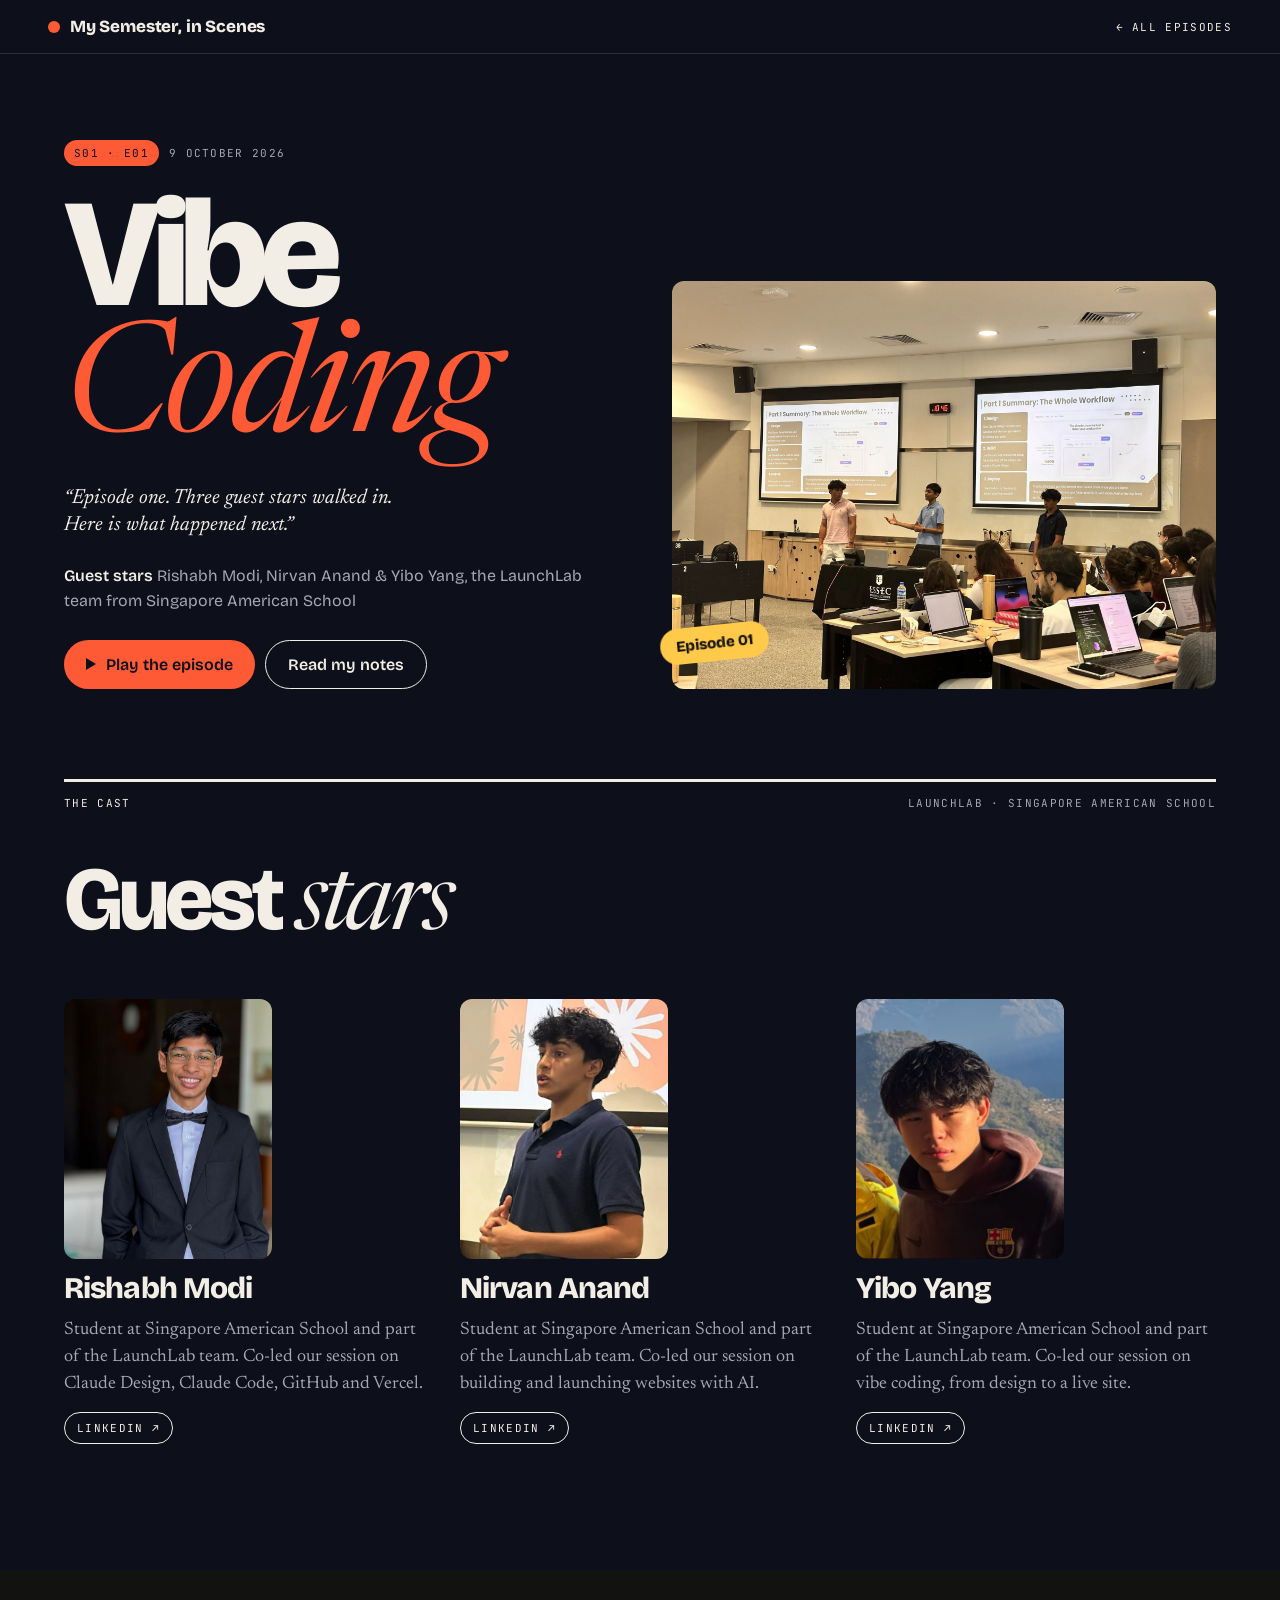
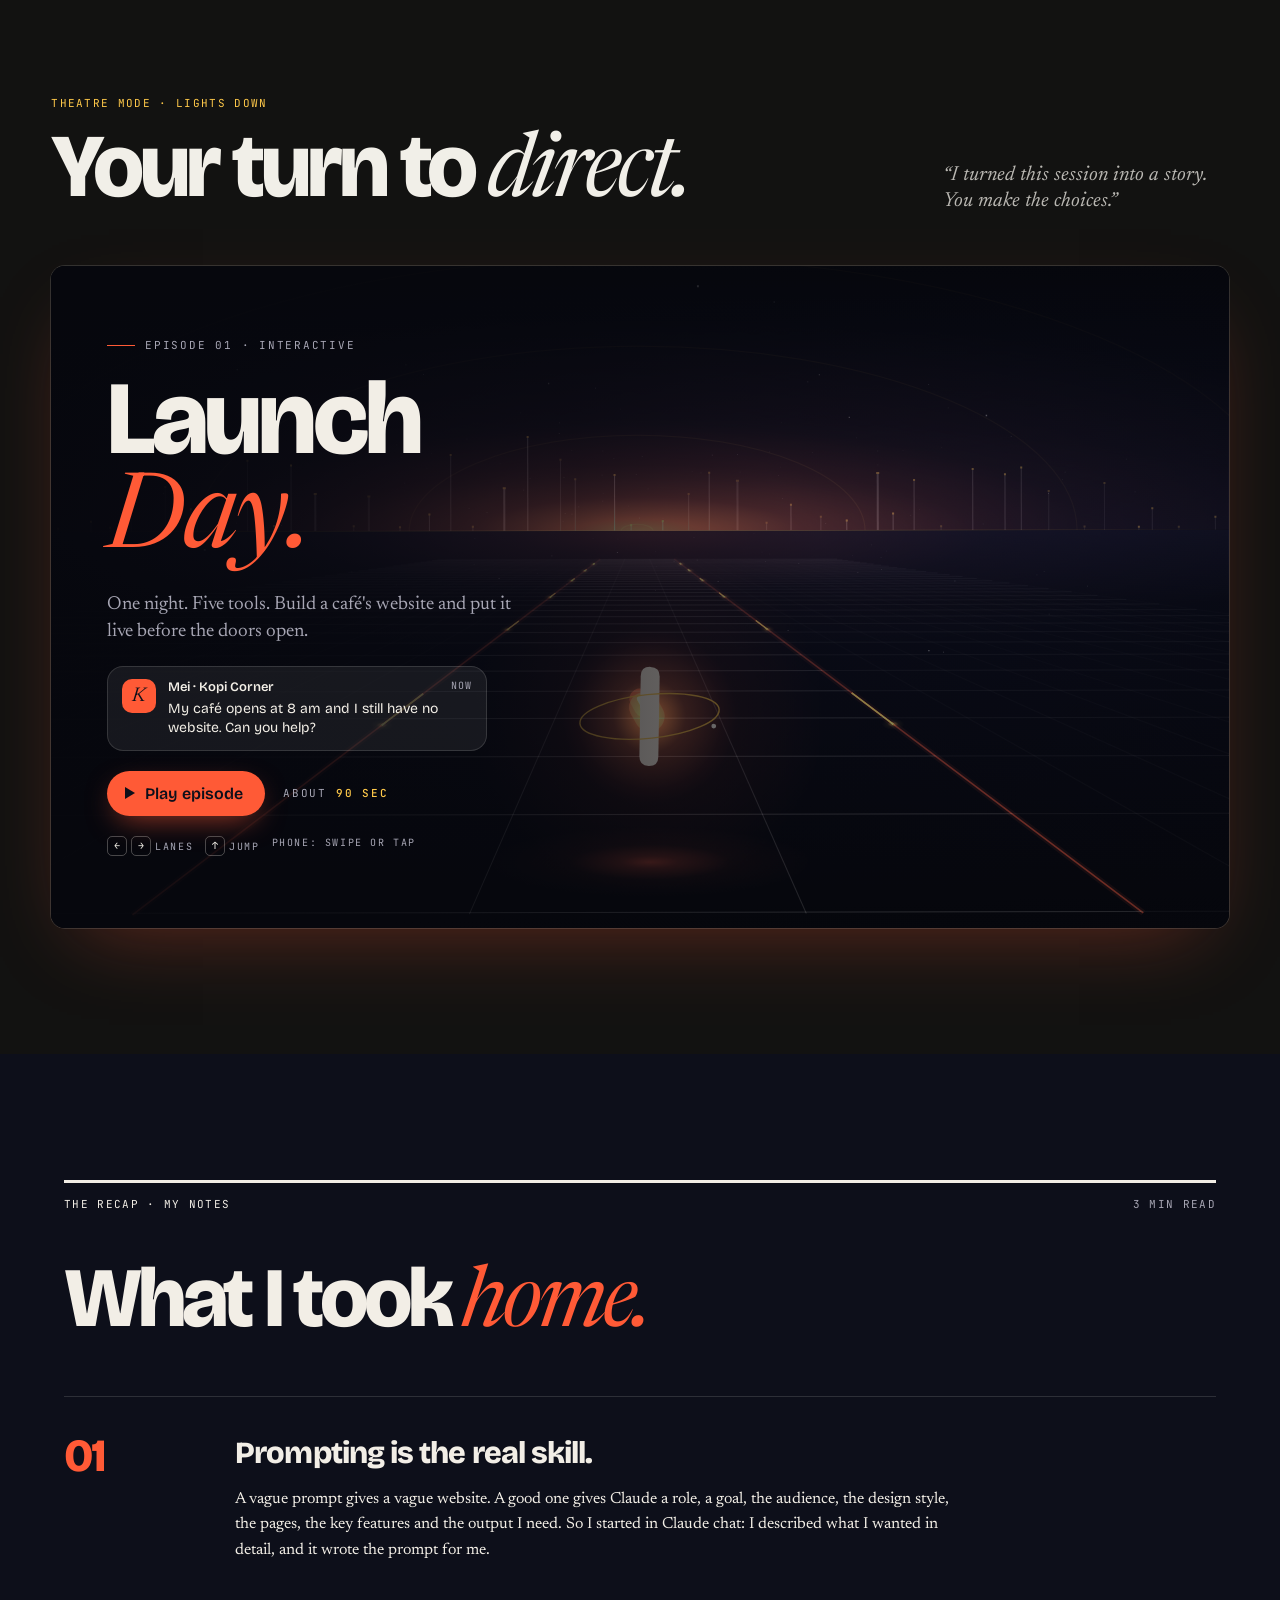
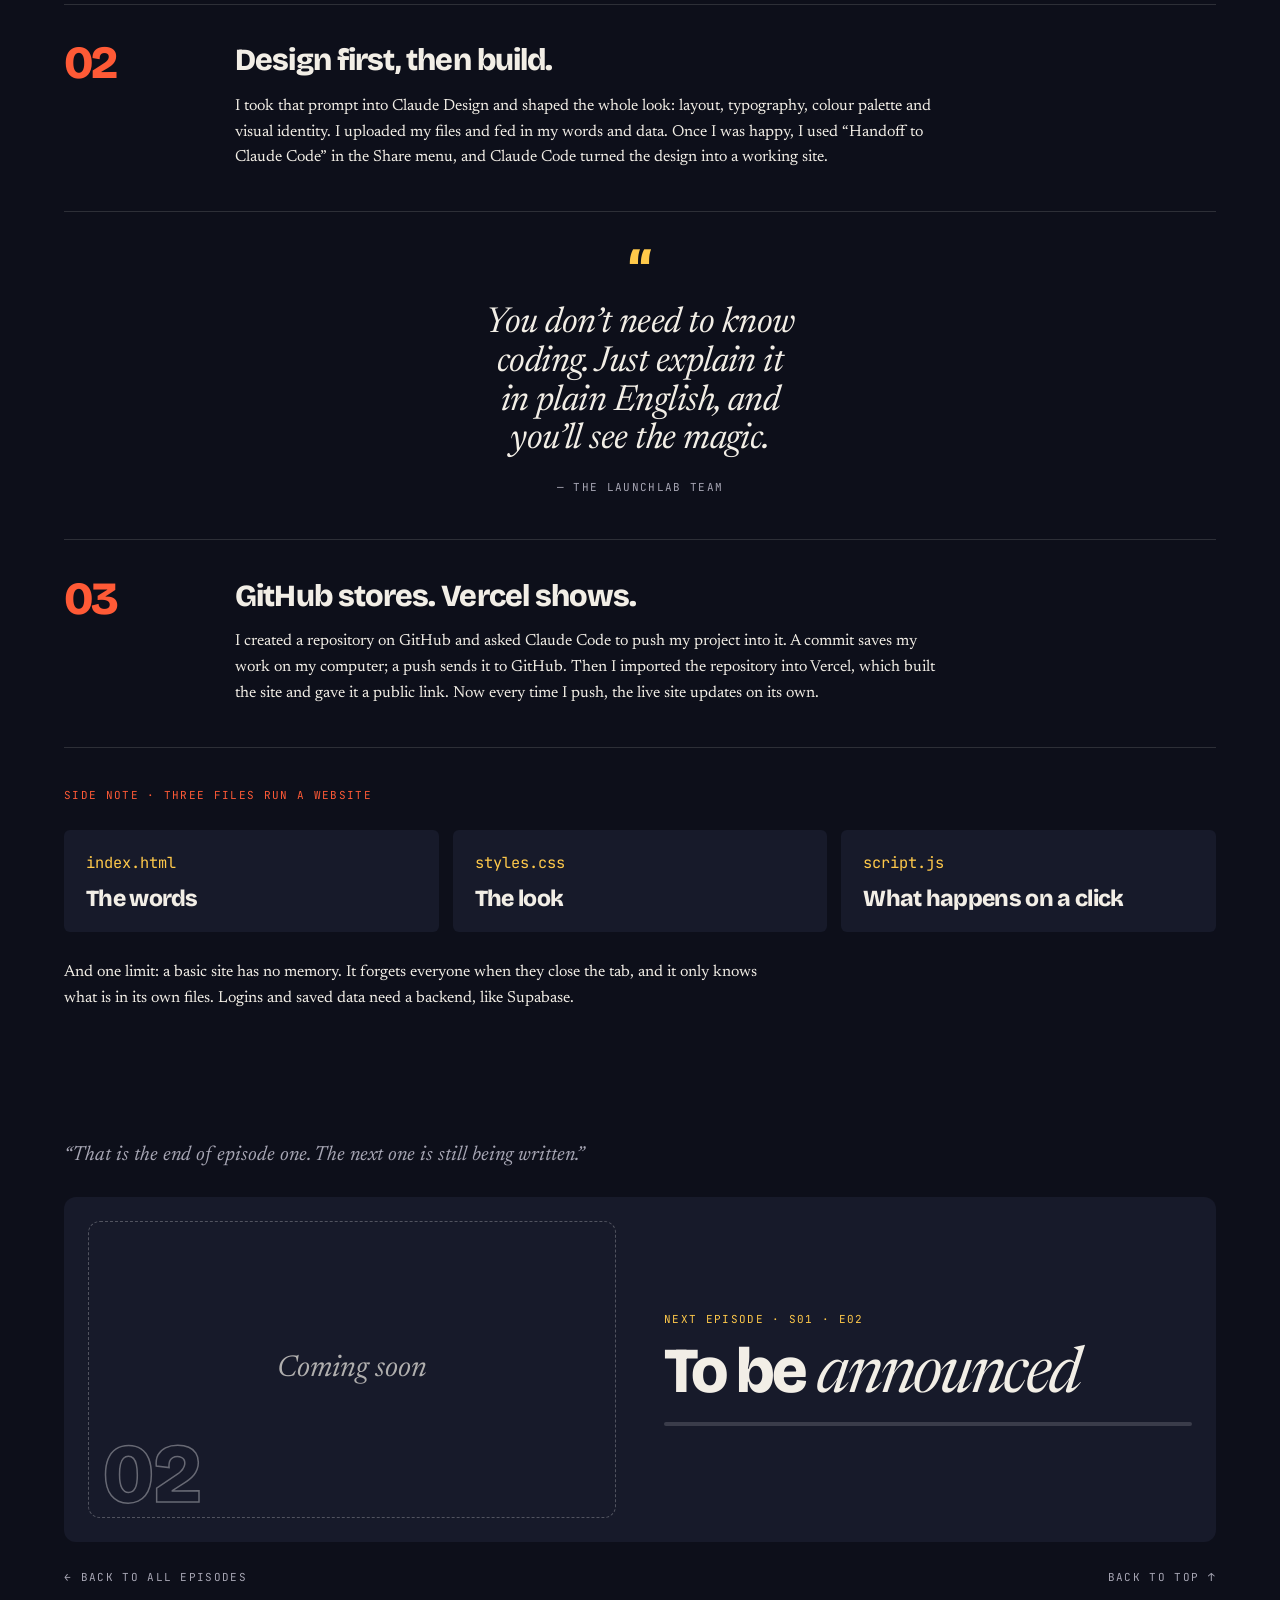
==== commit f357f861: "Add LinkedIn links for Suditi and the Episode 01 guest stars Co-Authored-By: Claude Opus 5.5 <norepl" ====
--- a/episode-01-vibe-coding.html
+++ b/episode-01-vibe-coding.html
@@ -60,22 +60,19 @@
           <img src="assets/rishabh-modi.png" alt="Rishabh Modi" style="object-position:50% 15%" loading="lazy">
           <h3>Rishabh Modi</h3>
           <p>Student at Singapore American School and part of the LaunchLab team. Co-led our session on Claude Design, Claude Code, GitHub and Vercel.</p>
-          <!-- TODO: add LinkedIn URL -->
-          <a class="pill-link mono" href="#" data-todo-link>LinkedIn ↗</a>
+          <a class="pill-link mono" href="https://www.linkedin.com/in/rishabh-modi-2b0b06307/" target="_blank" rel="noopener" aria-label="Rishabh Modi on LinkedIn">LinkedIn ↗</a>
         </article>
         <article class="cast-card" data-reveal style="--d:120ms">
           <img src="assets/nirvan-anand.png" alt="Nirvan Anand" style="object-position:50% 30%" loading="lazy">
           <h3>Nirvan Anand</h3>
           <p>Student at Singapore American School and part of the LaunchLab team. Co-led our session on building and launching websites with AI.</p>
-          <!-- TODO: add LinkedIn URL -->
-          <a class="pill-link mono" href="#" data-todo-link>LinkedIn ↗</a>
+          <a class="pill-link mono" href="https://www.linkedin.com/in/nirvan-anand-597133407/" target="_blank" rel="noopener" aria-label="Nirvan Anand on LinkedIn">LinkedIn ↗</a>
         </article>
         <article class="cast-card" data-reveal style="--d:240ms">
           <img src="assets/yibo-yang.png" alt="Yibo Yang" style="object-position:50% 35%" loading="lazy">
           <h3>Yibo Yang</h3>
           <p>Student at Singapore American School and part of the LaunchLab team. Co-led our session on vibe coding, from design to a live site.</p>
-          <!-- TODO: add LinkedIn URL -->
-          <a class="pill-link mono" href="#" data-todo-link>LinkedIn ↗</a>
+          <a class="pill-link mono" href="https://www.linkedin.com/in/yiboyang8/" target="_blank" rel="noopener" aria-label="Yibo Yang on LinkedIn">LinkedIn ↗</a>
         </article>
       </div>
     </div>
--- a/css/styles.css
+++ b/css/styles.css
@@ -137,7 +137,7 @@
 }
 .narrator {
   margin: 0; font-family: var(--serif); font-style: italic;
-  font-size: clamp(22px, 2vw, 28px); line-height: 1.3;
+  font-size: clamp(18px, 1.6vw, 22px); line-height: 1.3;
 }
 .body-serif {
   margin: 0; font-family: var(--serif);
--- a/css/episode.css
+++ b/css/episode.css
@@ -29,8 +29,9 @@
 .credits strong { color: var(--ink); font-weight: 600; }
 
 .key-art-wrap { position: relative; }
+/* Landscape 4:3, never taller than 60% of the screen. Width follows, so it never squashes. */
 .key-art {
-  aspect-ratio: 4 / 5; border-radius: 6px; overflow: hidden;
+  aspect-ratio: 4 / 3; max-width: calc(60vh * 4 / 3); border-radius: 12px; overflow: hidden;
   background: #15140f; will-change: transform;
 }
 .key-art img {
@@ -52,8 +53,9 @@
   gap: clamp(20px, 3vw, 36px);
 }
 .cast-card { display: flex; flex-direction: column; gap: 14px; }
+/* 4:5, at most 260px tall. object-position on each image keeps the face in view. */
 .cast-card img {
-  width: 100%; aspect-ratio: 1; object-fit: cover; border-radius: 6px;
+  width: 100%; max-width: 208px; aspect-ratio: 4 / 5; max-height: 260px; object-fit: cover; border-radius: 12px;
 }
 .cast-card h3 {
   margin: 0; font-weight: 800; font-size: 30px; letter-spacing: -.03em; line-height: 1;
@@ -85,6 +87,7 @@
   padding: clamp(88px, 14vh, 150px) var(--gutter) clamp(40px, 6vh, 64px);
   scroll-margin-top: 56px;
 }
+.notes-head .h2-xl { font-size: clamp(44px, 6.6vw, 96px); }
 .notes-head .h2-xl .it { color: var(--acc); }
 .notes { padding: 0 var(--gutter); }
 .notes .wrap { display: flex; flex-direction: column; }
@@ -92,35 +95,35 @@
 .note {
   display: grid; grid-template-columns: minmax(0, 120px) minmax(0, 1fr);
   gap: clamp(16px, 4vw, 64px);
-  padding: clamp(48px, 9vh, 88px) 0;
+  padding: clamp(24px, 4.5vh, 44px) 0;
   border-top: 1px solid var(--line);
 }
 .note-num {
-  font-weight: 800; font-size: clamp(48px, 6vw, 88px); line-height: .8;
+  font-weight: 800; font-size: clamp(32px, 3.6vw, 52px); line-height: .8;
   letter-spacing: -.04em; color: var(--acc);
 }
 .note-body { display: flex; flex-direction: column; gap: 18px; max-width: 720px; }
 .note-body h3 {
-  margin: 0; font-weight: 800; font-size: clamp(30px, 3.4vw, 48px);
+  margin: 0; font-weight: 800; font-size: clamp(24px, 2.4vw, 34px);
   line-height: 1; letter-spacing: -.03em;
 }
 
 .pull {
-  margin: 0; padding: clamp(56px, 10vh, 110px) 0;
+  margin: 0; padding: clamp(28px, 5vh, 55px) 0;
   border-top: 1px solid var(--line);
   display: flex; flex-direction: column; gap: 20px; align-items: center; text-align: center;
 }
-.pull-mark { font-weight: 800; font-size: 96px; line-height: .5; color: var(--pop); }
+.pull-mark { font-weight: 800; font-size: 56px; line-height: .5; color: var(--pop); }
 .pull p {
   margin: 0; max-width: 20ch; font-family: var(--serif); font-style: italic;
-  font-size: clamp(34px, 5vw, 72px); line-height: 1.08; letter-spacing: -.015em;
+  font-size: clamp(24px, 2.8vw, 40px); line-height: 1.08; letter-spacing: -.015em;
   text-wrap: balance;
 }
 .pull cite { font-style: normal; color: var(--mute); }
 
 .side-note {
   display: flex; flex-direction: column; gap: 28px;
-  padding: clamp(48px, 9vh, 88px) 0;
+  padding: clamp(24px, 4.5vh, 44px) 0;
   border-top: 1px solid var(--line);
 }
 .side-label { color: var(--acc); }
@@ -134,9 +137,9 @@
   display: flex; flex-direction: column; gap: 14px;
   padding: 22px; border-radius: 6px; background: var(--card);
 }
-.file-name { font-family: var(--mono); font-size: clamp(17px, 1.6vw, 20px); color: var(--pop); }
+.file-name { font-family: var(--mono); font-size: clamp(15px, 1.2vw, 17px); color: var(--pop); }
 .file-role {
-  font-weight: 800; font-size: clamp(24px, 2.4vw, 32px); line-height: 1; letter-spacing: -.03em;
+  font-weight: 800; font-size: clamp(20px, 1.8vw, 26px); line-height: 1; letter-spacing: -.03em;
 }
 
 /* ---------- Next episode ---------- */
@@ -151,10 +154,10 @@
   grid-template-columns: repeat(auto-fit, minmax(min(100%, 320px), 1fr));
   gap: clamp(20px, 4vw, 48px); align-items: center;
   background: #171a2a; color: #f2eee6;
-  border-radius: 6px; padding: clamp(16px, 2vw, 24px);
+  border-radius: 12px; padding: clamp(16px, 2vw, 24px);
 }
 .next-thumb {
-  position: relative; aspect-ratio: 16 / 9; border-radius: 4px;
+  position: relative; aspect-ratio: 16 / 9; border-radius: 12px;
   border: 1.5px dashed rgba(255, 255, 255, .25);
   display: grid; place-items: center;
 }
@@ -178,6 +181,16 @@
   color: var(--mute);
 }
 
+/* Note paragraphs, including the side note */
+.notes .body-serif { font-size: clamp(16px, 1.25vw, 18px); }
+
+/* Phones: each guest star is a row, 76px photo on the left */
+@media (max-width: 720px) {
+  .cast-card { display: grid; grid-template-columns: 76px minmax(0, 1fr); gap: 4px 16px; align-items: start; }
+  .cast-card img { grid-row: span 3; width: 76px; max-width: none; aspect-ratio: 1; max-height: none; }
+  .cast-card .pill-link { justify-self: start; }
+}
+
 @media (prefers-reduced-motion: reduce) {
   .next-fill { animation: none; width: 100%; }
 }
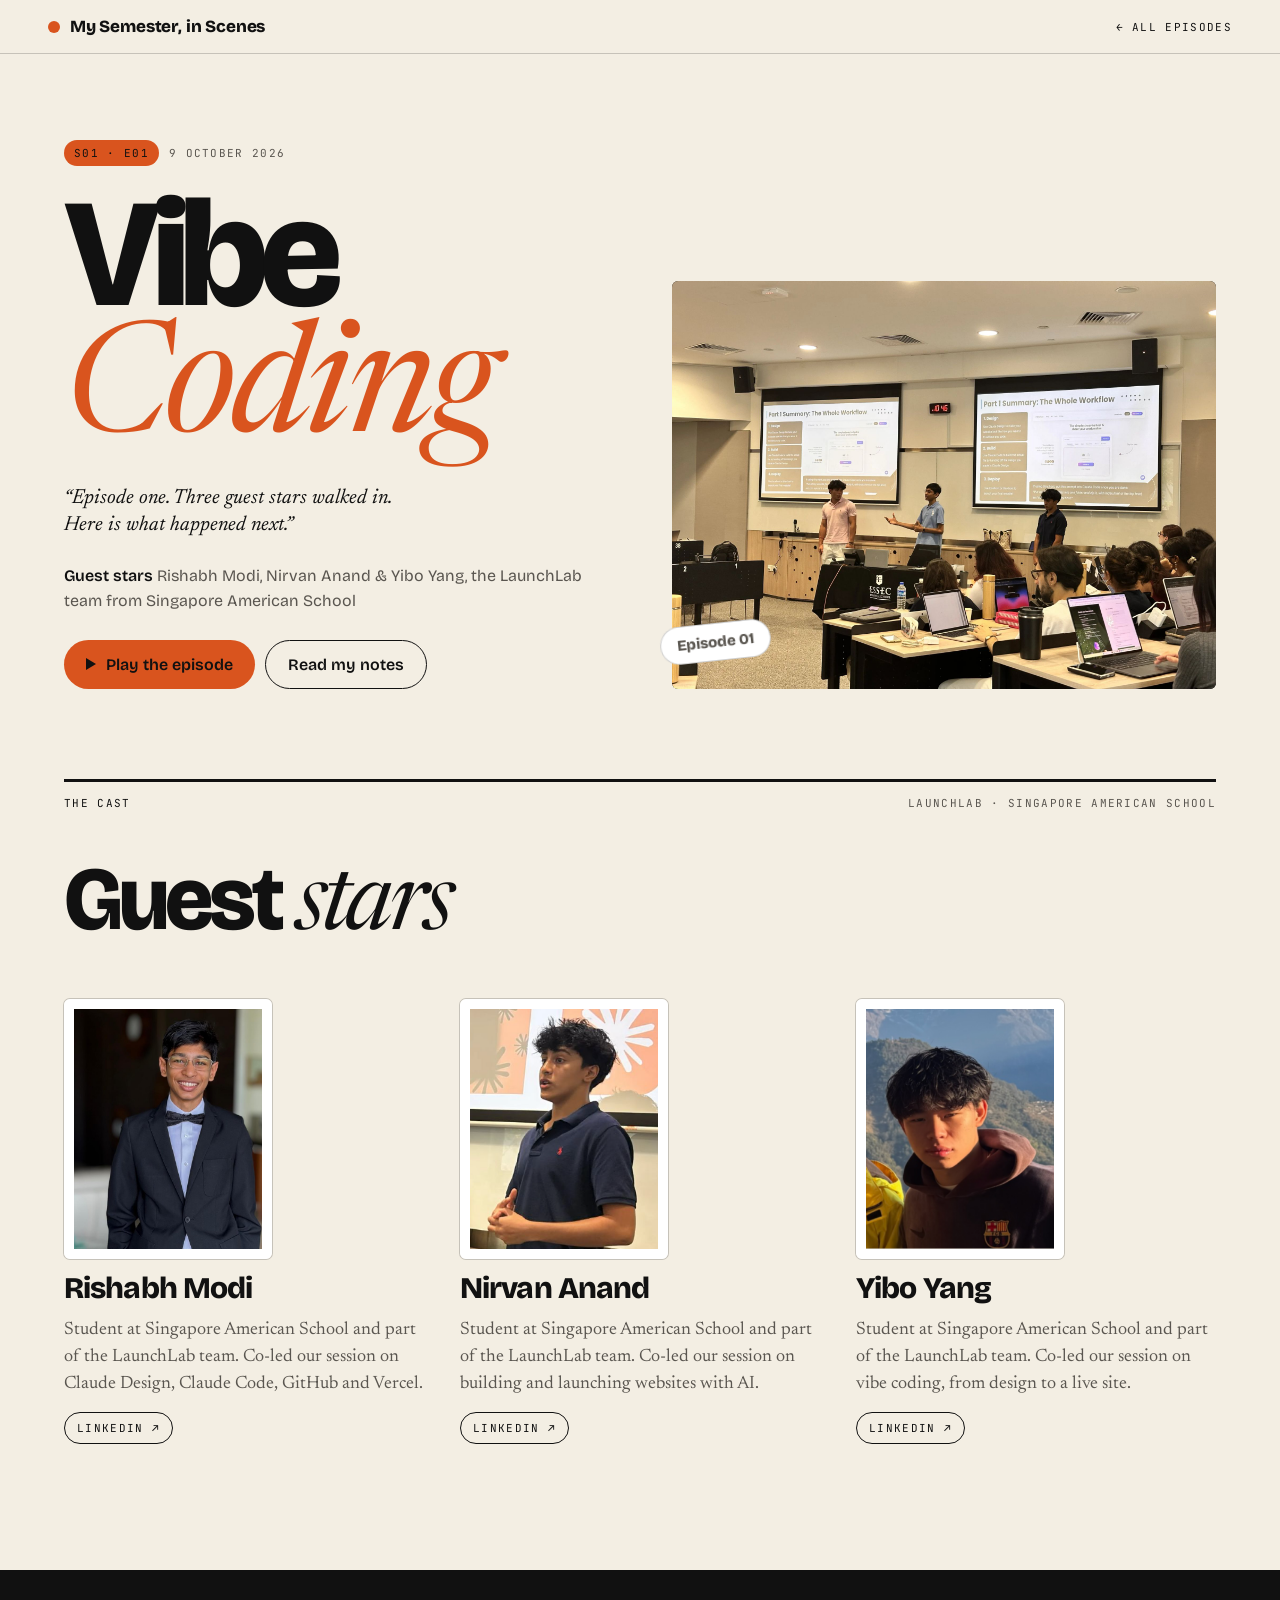
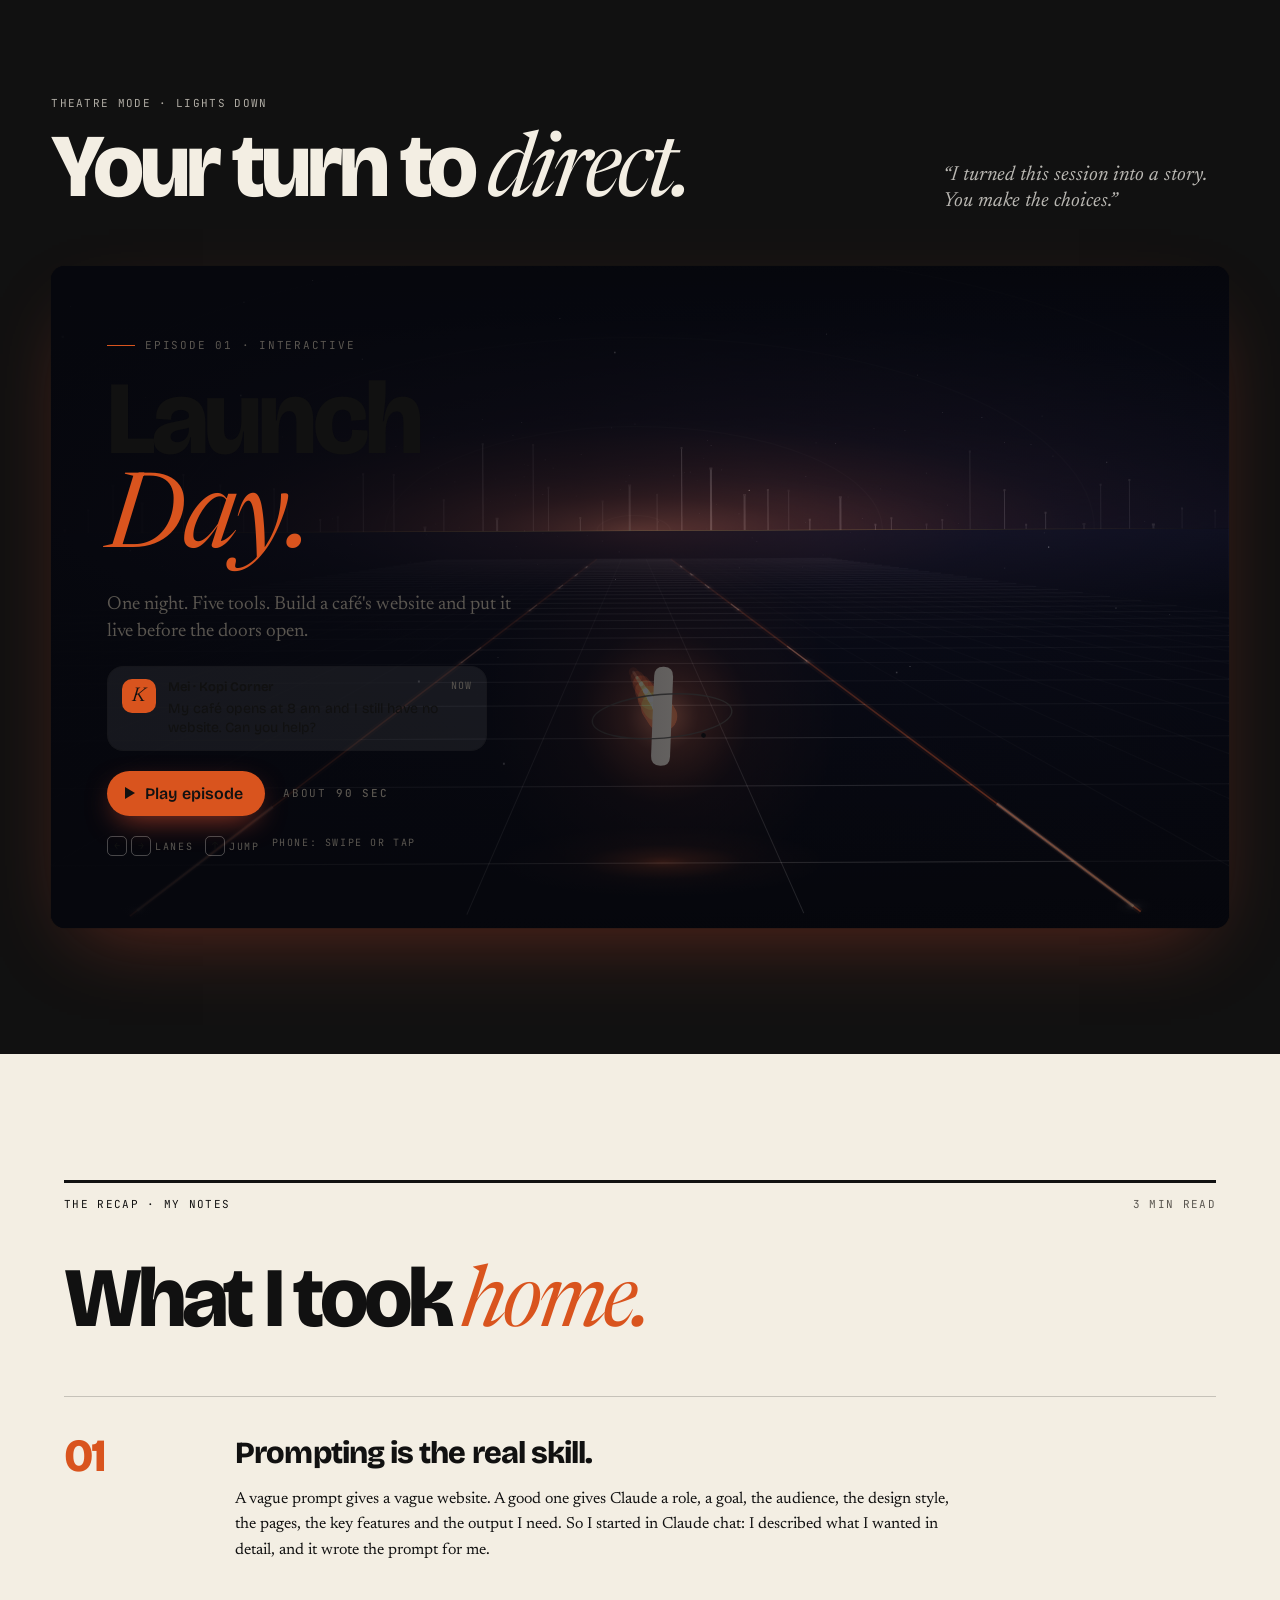
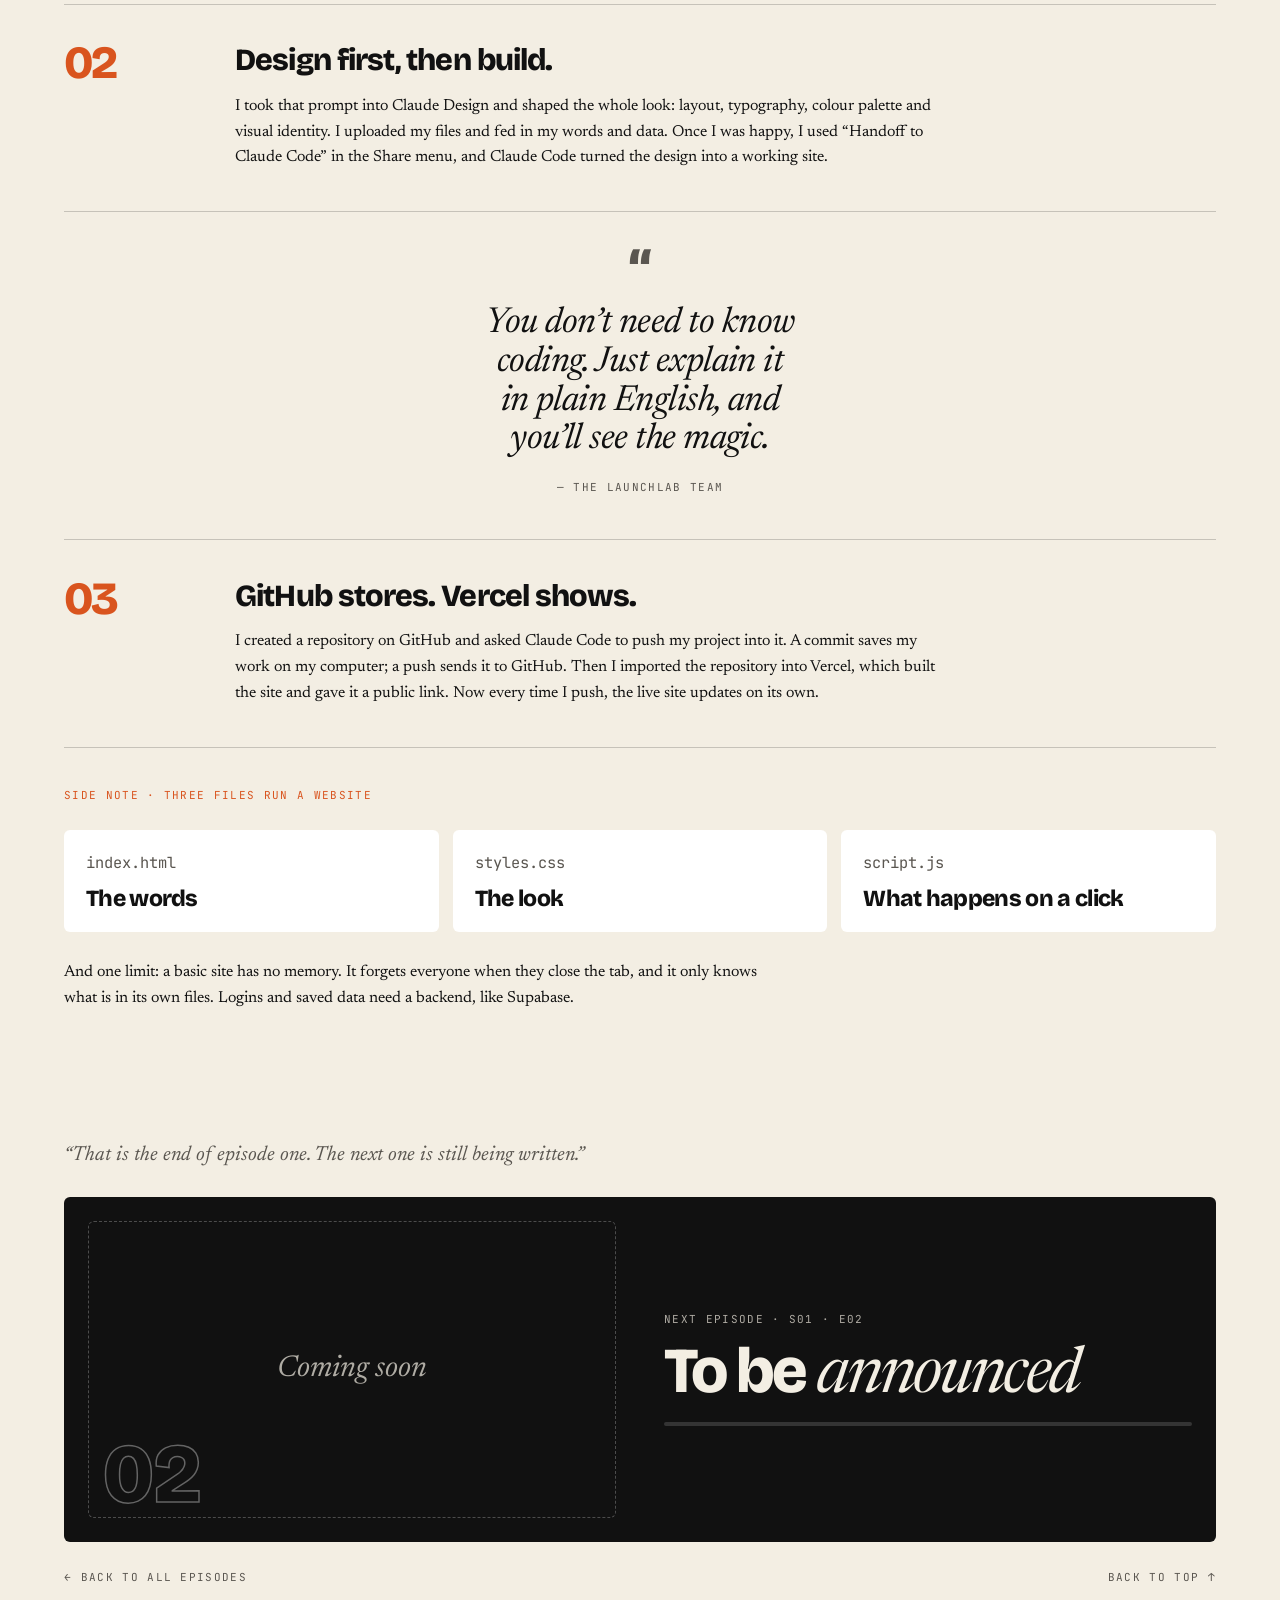
==== commit 4cde081c: "Add cream & ink palette option from the colour guidelines New data-palette="cream-ink": cream ground" ====
--- a/episode-01-vibe-coding.html
+++ b/episode-01-vibe-coding.html
@@ -1,5 +1,5 @@
 <!DOCTYPE html>
-<html lang="en" data-palette="midnight-reel" data-reveal-style="rise">
+<html lang="en" data-palette="cream-ink" data-reveal-style="rise">
 <head>
 <meta charset="utf-8">
 <meta name="viewport" content="width=device-width, initial-scale=1">
--- a/css/styles.css
+++ b/css/styles.css
@@ -11,14 +11,19 @@
   --mute: #a7a6b4;
   --line: rgba(242, 238, 230, .14);
   --acc: #ff5a36;
+  --acc-hover: #ff7955;
   --onacc: #0d0f1a;
   --pop: #ffc94a;
+  --band: #171a2a;
+  --on-band: #f2eee6;
+  --glow: rgba(255, 90, 54, .35);
 
   --sans: 'Bricolage Grotesque', system-ui, sans-serif;
   --serif: 'Newsreader', serif;
   --mono: 'JetBrains Mono', monospace;
   --ease: cubic-bezier(.2, .7, .2, 1);
   --gutter: clamp(16px, 5vw, 80px);
+  --photo-radius: 12px;
 }
 
 html[data-palette="paper-cobalt"] {
@@ -32,6 +37,25 @@
 html[data-palette="ink-lime"] {
   --bg: #121211; --card: #1d1d1b; --ink: #f1efe8; --mute: #a5a29b;
   --line: rgba(241, 239, 232, .16); --acc: #c6f35e; --onacc: #121211; --pop: #ff7ab8;
+}
+
+/* "Cream & ink": option A from the colour guidelines (Nov 2026).
+   Cream ground, near-black ink, burnt orange accent used sparingly.
+   The game canvas keeps its own look for now; only the site shell changes here. */
+html[data-palette="cream-ink"] {
+  --bg: #F3EEE3;
+  --card: #FFFFFF;
+  --ink: #111111;
+  --mute: #5A5650;
+  --line: rgba(17, 17, 17, .2);
+  --acc: #D9541E;
+  --acc-hover: #BF4617;
+  --onacc: #111111;
+  --pop: #5A5650;
+  --band: #111111;
+  --on-band: #F3EEE3;
+  --glow: rgba(217, 84, 30, .35);
+  --photo-radius: 6px;
 }
 
 /* ---------- Base ---------- */
@@ -147,3 +171,70 @@
   display: flex; flex-wrap: wrap; justify-content: space-between; align-items: baseline; gap: 6px 16px;
   border-top: 3px solid var(--ink); padding-top: 14px; white-space: nowrap;
 }
+
+/* ==========================================================
+   Cream & ink overrides.
+   --pop is remapped to --mute above for plain text on the cream
+   ground (pull quotes, file labels, hero captions). Three kinds of
+   spot need their own fix because the blanket swap doesn't suit them:
+   filled badges (muted-on-muted would fail contrast), mono labels
+   that sit on a dark ink band (muted is tuned for cream, not ink),
+   and progress bars and dots, which the guideline keeps as accent.
+   ========================================================== */
+
+html[data-palette="cream-ink"] .portrait .sticker-r,
+html[data-palette="cream-ink"] .feature-badge,
+html[data-palette="cream-ink"] .sticker {
+  background: var(--card);
+  color: var(--mute);
+  border: 1px solid var(--line);
+  box-shadow: none;
+}
+
+html[data-palette="cream-ink"] .theatre-kicker,
+html[data-palette="cream-ink"] .next-kicker,
+html[data-palette="cream-ink"] .hero-cap .is-pop {
+  color: rgba(243, 238, 227, .7);
+}
+
+/* Footer sits back on the cream ground, so its italic word takes the
+   accent like every other headline italic, not the dark-band muted. */
+html[data-palette="cream-ink"] .footer-line .it {
+  color: var(--acc);
+}
+
+/* The trailer hero is a photo/video with a dark gradient over it, not
+   the page ground, so its text stays light on every palette. */
+html[data-palette="cream-ink"] .hero-title,
+html[data-palette="cream-ink"] .hero-caps {
+  color: #f2eee6;
+}
+html[data-palette="cream-ink"] .hero-meta {
+  color: rgba(242, 238, 230, .75);
+}
+
+html[data-palette="cream-ink"] .next-fill,
+html[data-palette="cream-ink"] .ticker-track span::after {
+  background: var(--acc);
+}
+
+/* White mat behind guest and portrait photos, like a print. The
+   image keeps its own aspect ratio and crop; the mat is a thick
+   border in the card colour plus a hairline edge. */
+html[data-palette="cream-ink"] .portrait img,
+html[data-palette="cream-ink"] .cast-card img {
+  box-sizing: border-box;
+  border: 10px solid var(--card);
+  box-shadow: 0 0 0 1px var(--line);
+}
+
+/* Episode cards get a hairline edge instead of a shadow. */
+html[data-palette="cream-ink"] .thumb {
+  box-shadow: 0 0 0 1px var(--line);
+}
+
+html[data-palette="cream-ink"] a:focus-visible,
+html[data-palette="cream-ink"] button:focus-visible {
+  outline: 2px solid var(--acc);
+  outline-offset: 2px;
+}
--- a/css/episode.css
+++ b/css/episode.css
@@ -31,7 +31,7 @@
 .key-art-wrap { position: relative; }
 /* Landscape 4:3, never taller than 60% of the screen. Width follows, so it never squashes. */
 .key-art {
-  aspect-ratio: 4 / 3; max-width: calc(60vh * 4 / 3); border-radius: 12px; overflow: hidden;
+  aspect-ratio: 4 / 3; max-width: calc(60vh * 4 / 3); border-radius: var(--photo-radius); overflow: hidden;
   background: #15140f; will-change: transform;
 }
 .key-art img {
@@ -55,7 +55,7 @@
 .cast-card { display: flex; flex-direction: column; gap: 14px; }
 /* 4:5, at most 260px tall. object-position on each image keeps the face in view. */
 .cast-card img {
-  width: 100%; max-width: 208px; aspect-ratio: 4 / 5; max-height: 260px; object-fit: cover; border-radius: 12px;
+  width: 100%; max-width: 208px; aspect-ratio: 4 / 5; max-height: 260px; object-fit: cover; border-radius: var(--photo-radius);
 }
 .cast-card h3 {
   margin: 0; font-weight: 800; font-size: 30px; letter-spacing: -.03em; line-height: 1;
@@ -68,7 +68,7 @@
 /* ---------- Theatre (game) ---------- */
 
 .theatre {
-  background: #121211; color: #f1efe8;
+  background: var(--band); color: var(--on-band);
   padding: clamp(88px, 14vh, 150px) clamp(12px, 4vw, 64px);
   scroll-margin-top: 56px;
 }
@@ -153,11 +153,11 @@
   display: grid;
   grid-template-columns: repeat(auto-fit, minmax(min(100%, 320px), 1fr));
   gap: clamp(20px, 4vw, 48px); align-items: center;
-  background: #171a2a; color: #f2eee6;
-  border-radius: 12px; padding: clamp(16px, 2vw, 24px);
+  background: var(--band); color: var(--on-band);
+  border-radius: var(--photo-radius); padding: clamp(16px, 2vw, 24px);
 }
 .next-thumb {
-  position: relative; aspect-ratio: 16 / 9; border-radius: 12px;
+  position: relative; aspect-ratio: 16 / 9; border-radius: var(--photo-radius);
   border: 1.5px dashed rgba(255, 255, 255, .25);
   display: grid; place-items: center;
 }
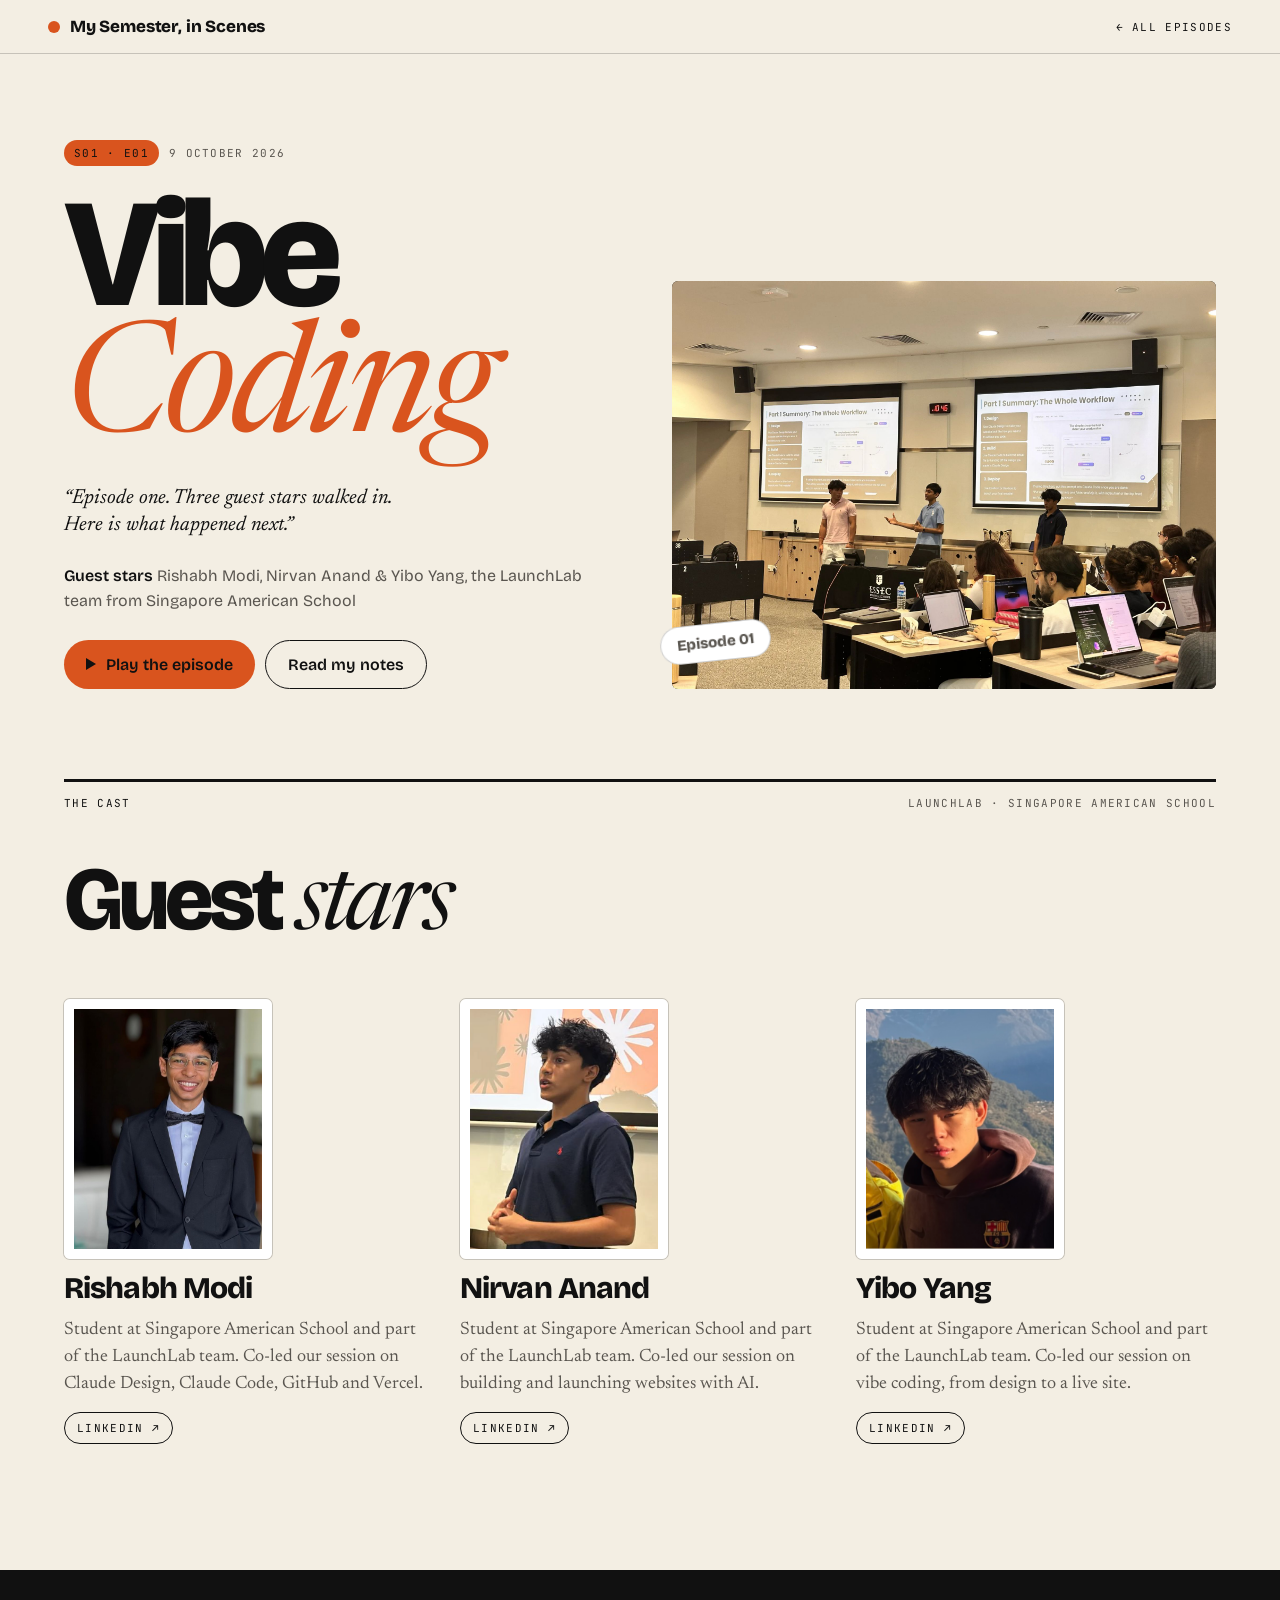
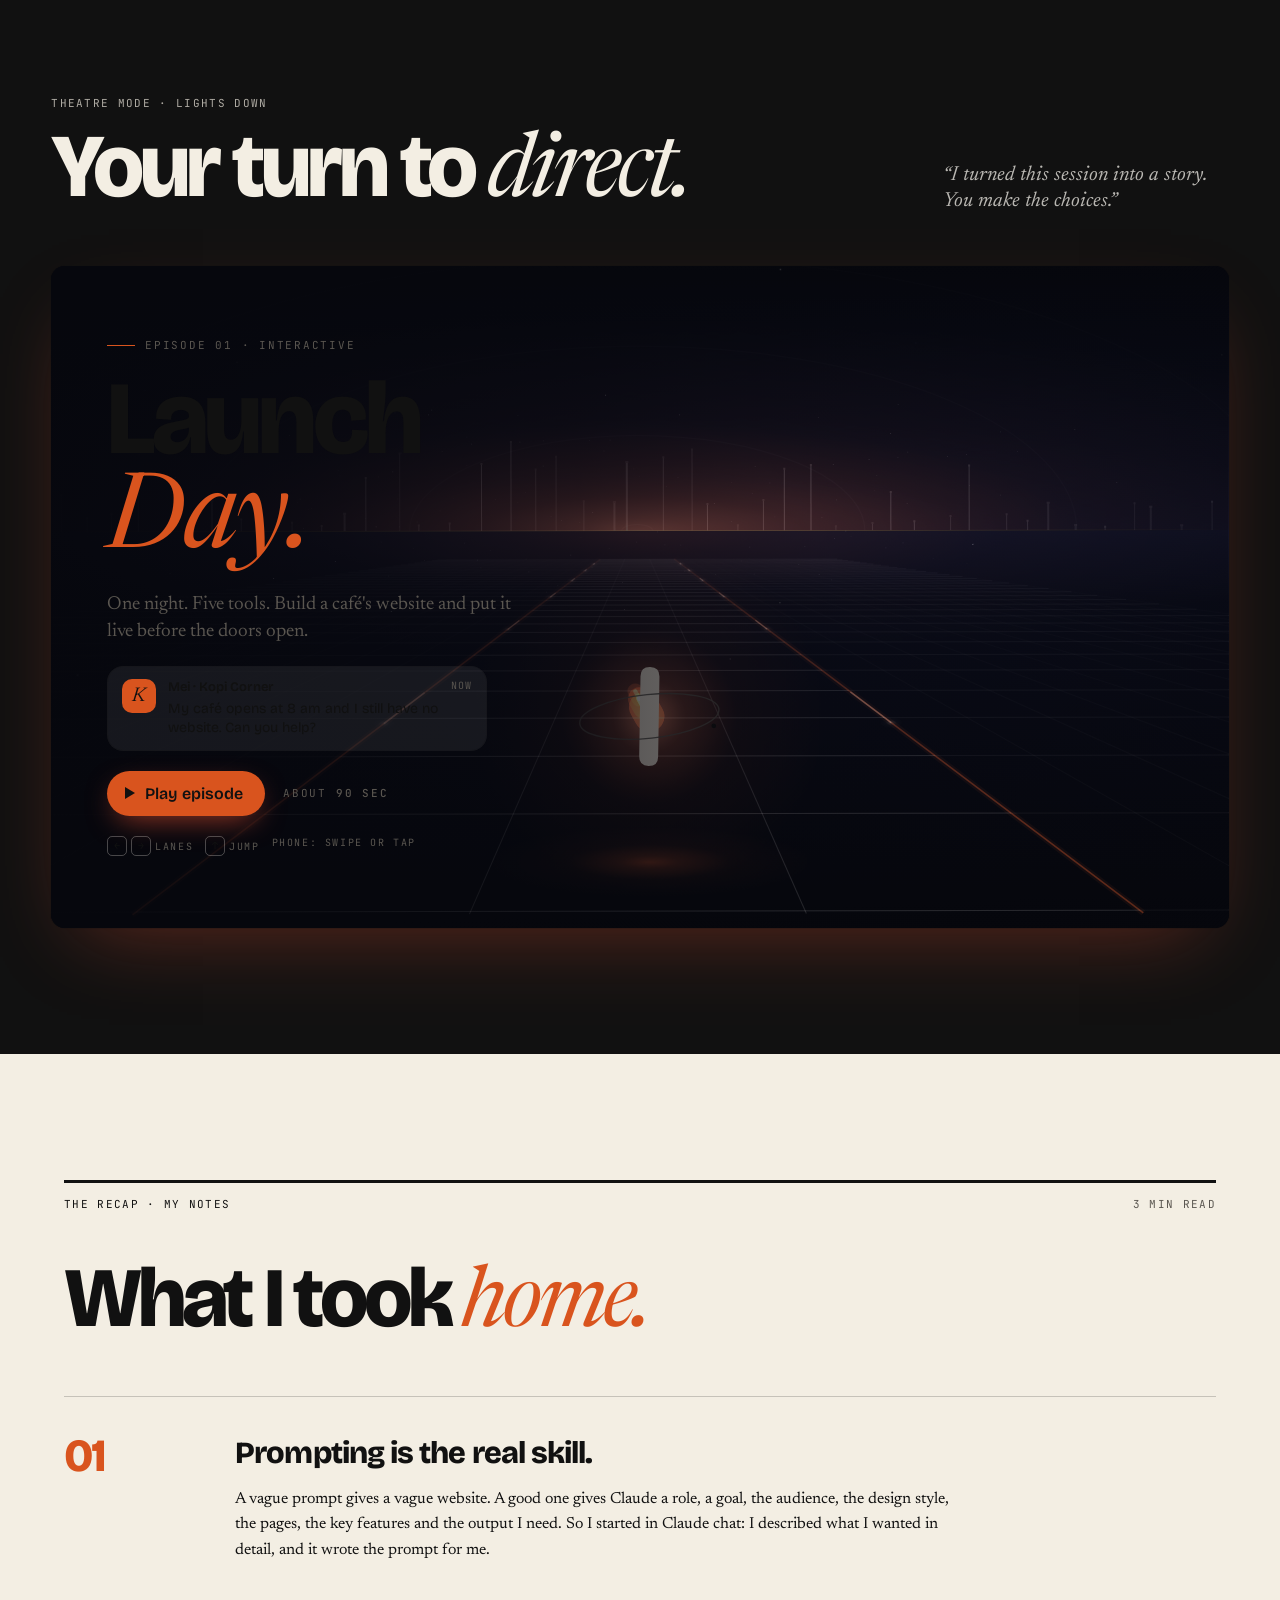
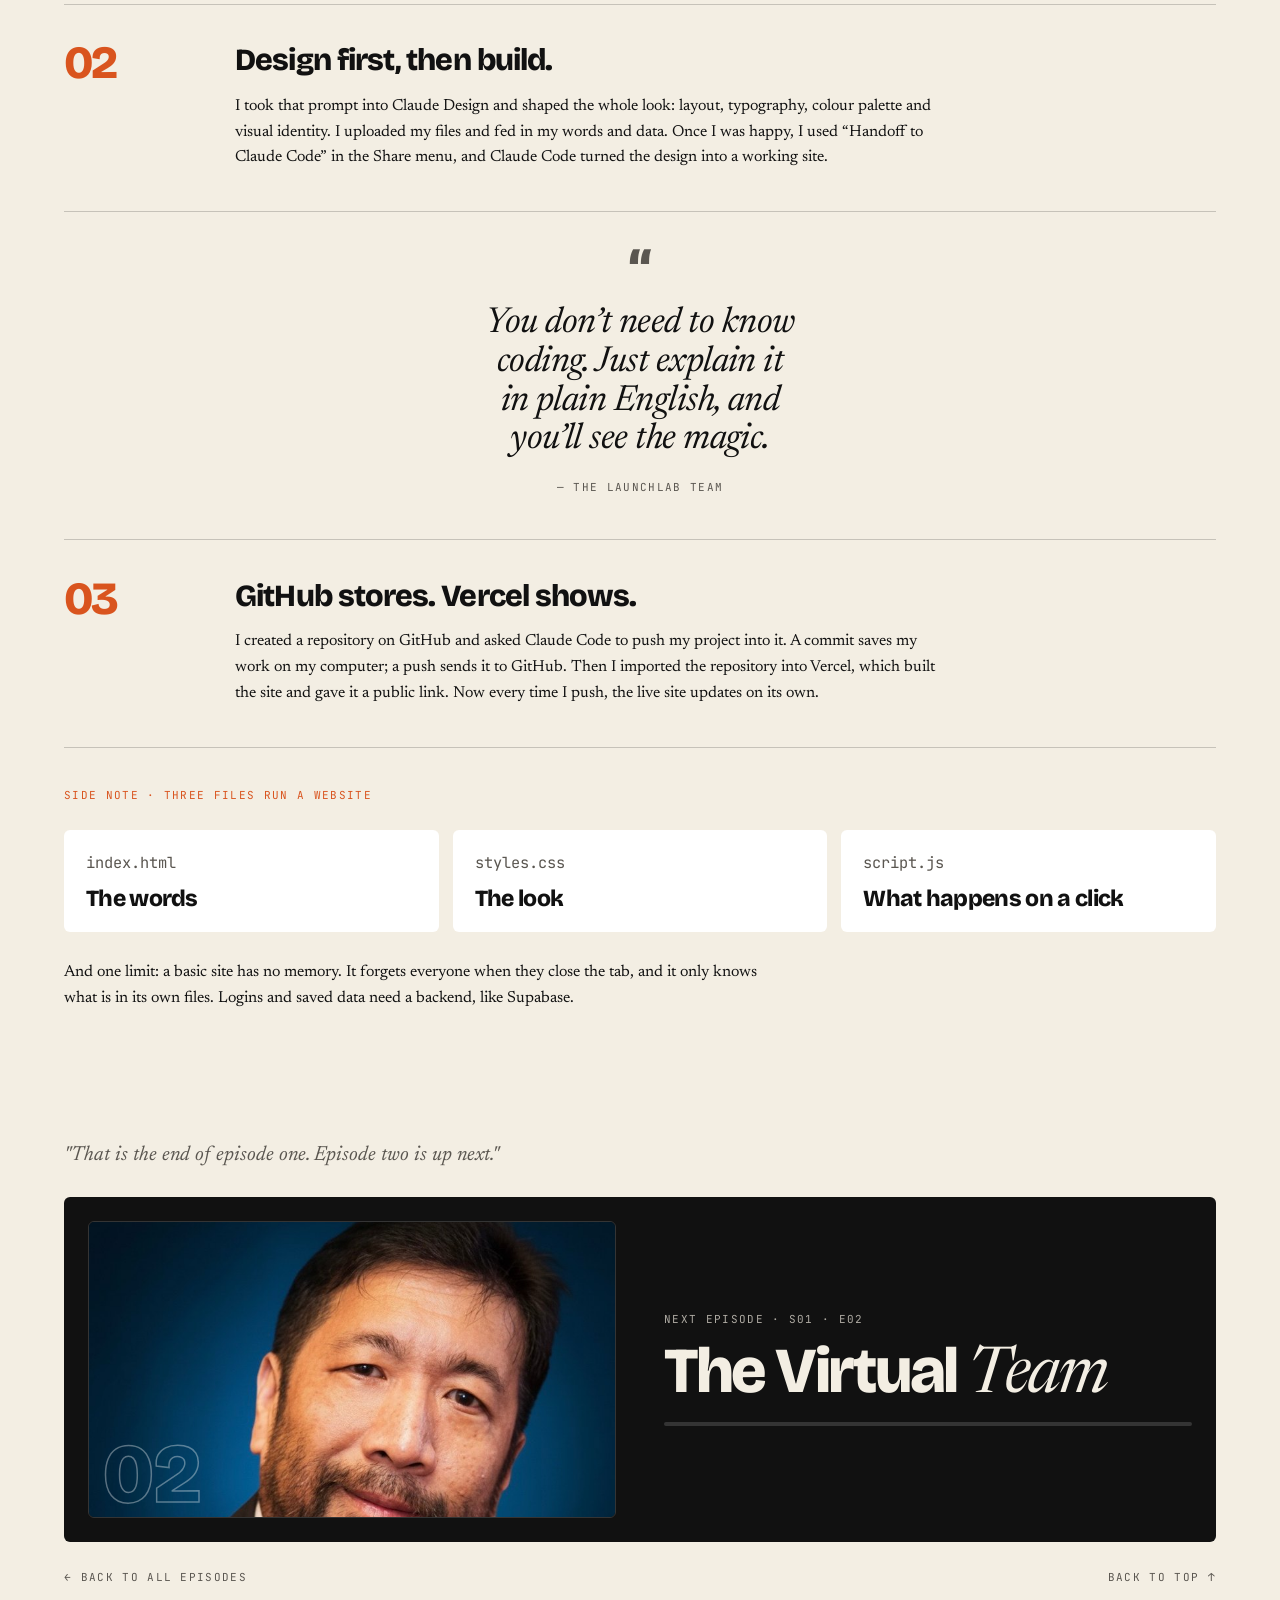
==== commit 3c86889c: "Add Episode 02: The Virtual Team New episode page for guest Nick Goh (CEO of INSPIRO Consulting, CMO" ====
--- a/episode-01-vibe-coding.html
+++ b/episode-01-vibe-coding.html
@@ -240,18 +240,18 @@
   <!-- ===== NEXT EPISODE: when E02 exists, change the <div class="next-card"> to an <a href="episode-02-....html"> ===== -->
   <section class="next">
     <div class="wrap">
-      <p class="narrator next-line" data-reveal>“That is the end of episode one. The next one is still being written.”</p>
-      <div class="next-card" data-reveal style="--d:120ms">
+      <p class="narrator next-line" data-reveal>"That is the end of episode one. Episode two is up next."</p>
+      <a class="next-card" href="episode-02-the-virtual-team.html" data-reveal style="--d:120ms">
         <div class="next-thumb">
-          <span class="next-soon">Coming soon</span>
+          <img src="assets/nick-goh.jpg" alt="" loading="lazy">
           <span class="next-num" aria-hidden="true">02</span>
         </div>
         <div class="next-info">
           <span class="mono next-kicker">Next episode · S01 · E02</span>
-          <span class="next-title">To be <span class="it">announced</span></span>
+          <span class="next-title">The Virtual <span class="it">Team</span></span>
           <div class="next-track"><div class="next-fill"></div></div>
         </div>
-      </div>
+      </a>
       <nav class="foot-links mono">
         <a class="hover-acc" href="index.html#episodes">← Back to all episodes</a>
         <a class="hover-acc" href="#top">Back to top ↑</a>
--- a/css/episode.css
+++ b/css/episode.css
@@ -156,11 +156,17 @@
   background: var(--band); color: var(--on-band);
   border-radius: var(--photo-radius); padding: clamp(16px, 2vw, 24px);
 }
+a.next-card { transition: opacity .25s; }
+a.next-card:hover { opacity: .88; }
 .next-thumb {
   position: relative; aspect-ratio: 16 / 9; border-radius: var(--photo-radius);
   border: 1.5px dashed rgba(255, 255, 255, .25);
-  display: grid; place-items: center;
-}
+  display: grid; place-items: center; overflow: hidden;
+}
+.next-thumb img {
+  position: absolute; inset: 0; width: 100%; height: 100%; object-fit: cover; object-position: 50% 25%;
+}
+.next-thumb:has(img) { border-style: solid; border-color: rgba(255, 255, 255, .15); }
 .next-soon { font-family: var(--serif); font-style: italic; font-size: 30px; opacity: .7; }
 .next-num {
   position: absolute; left: 14px; bottom: 8px;
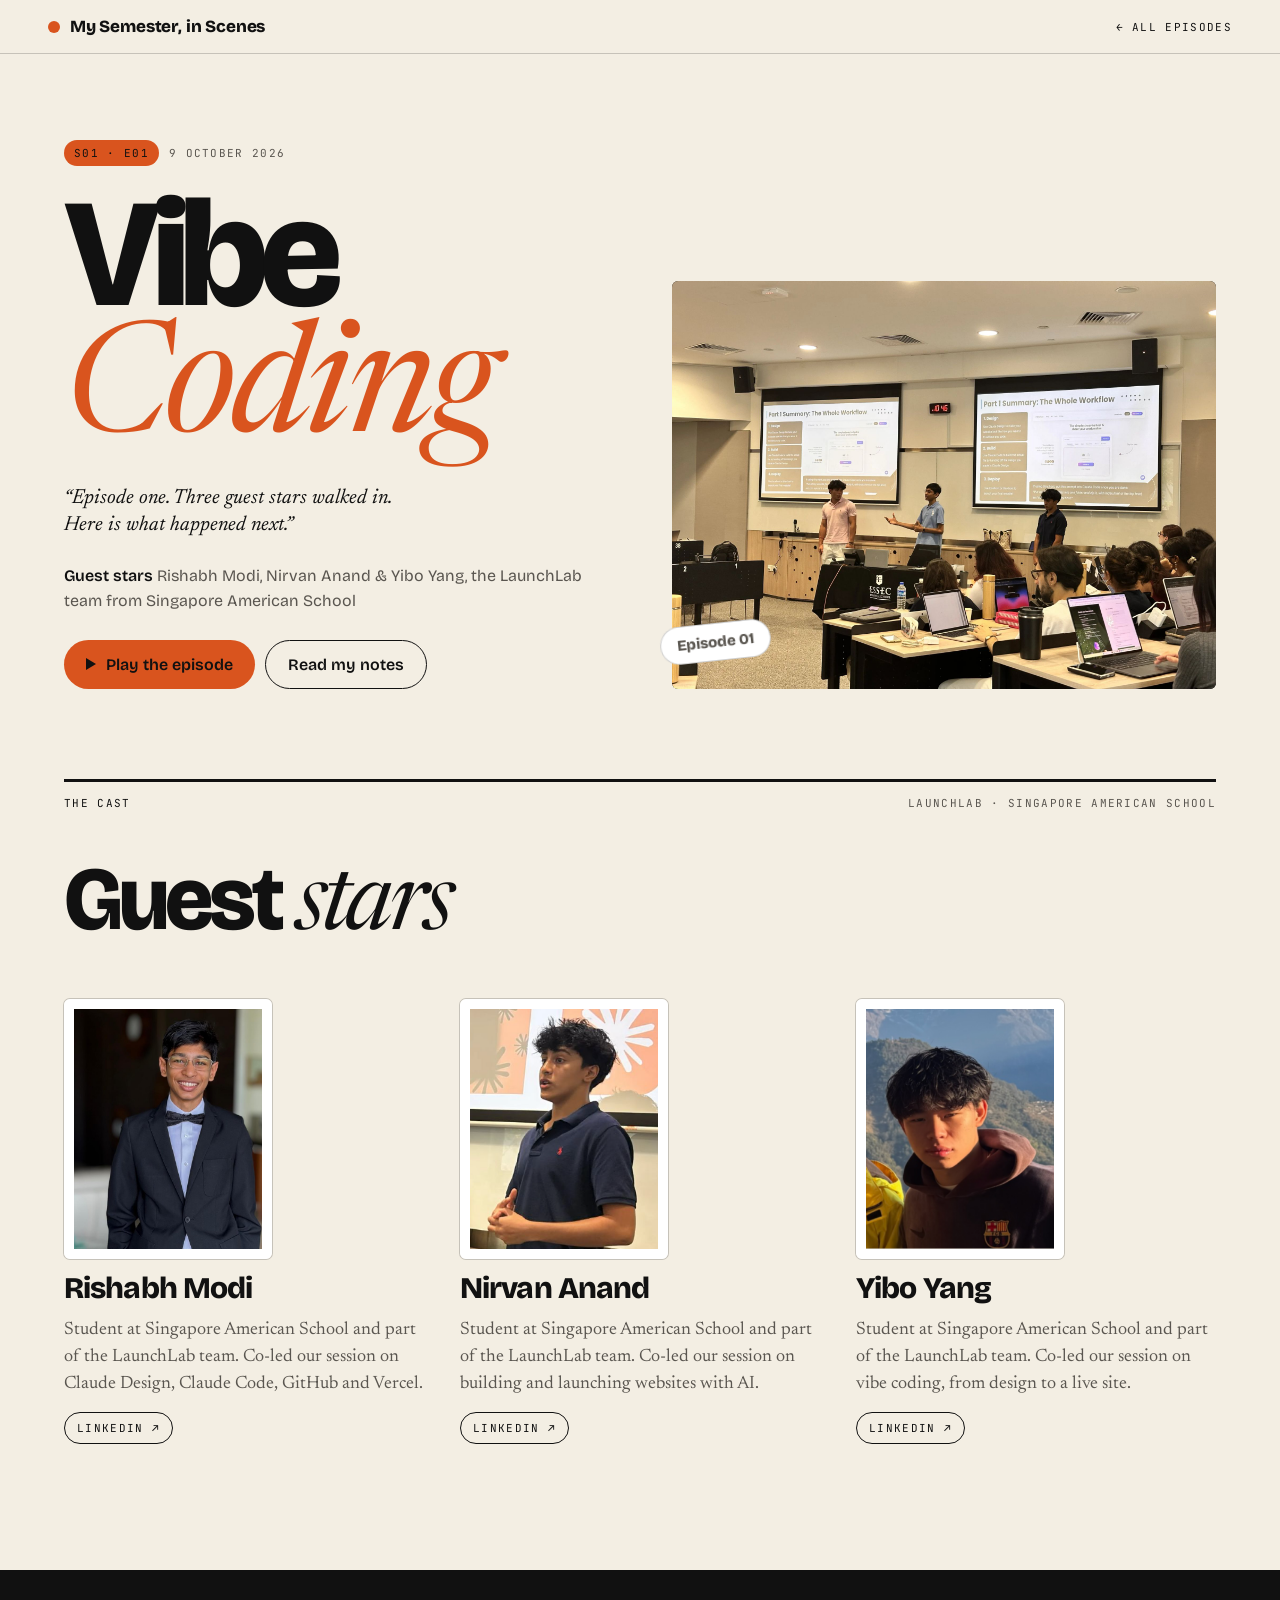
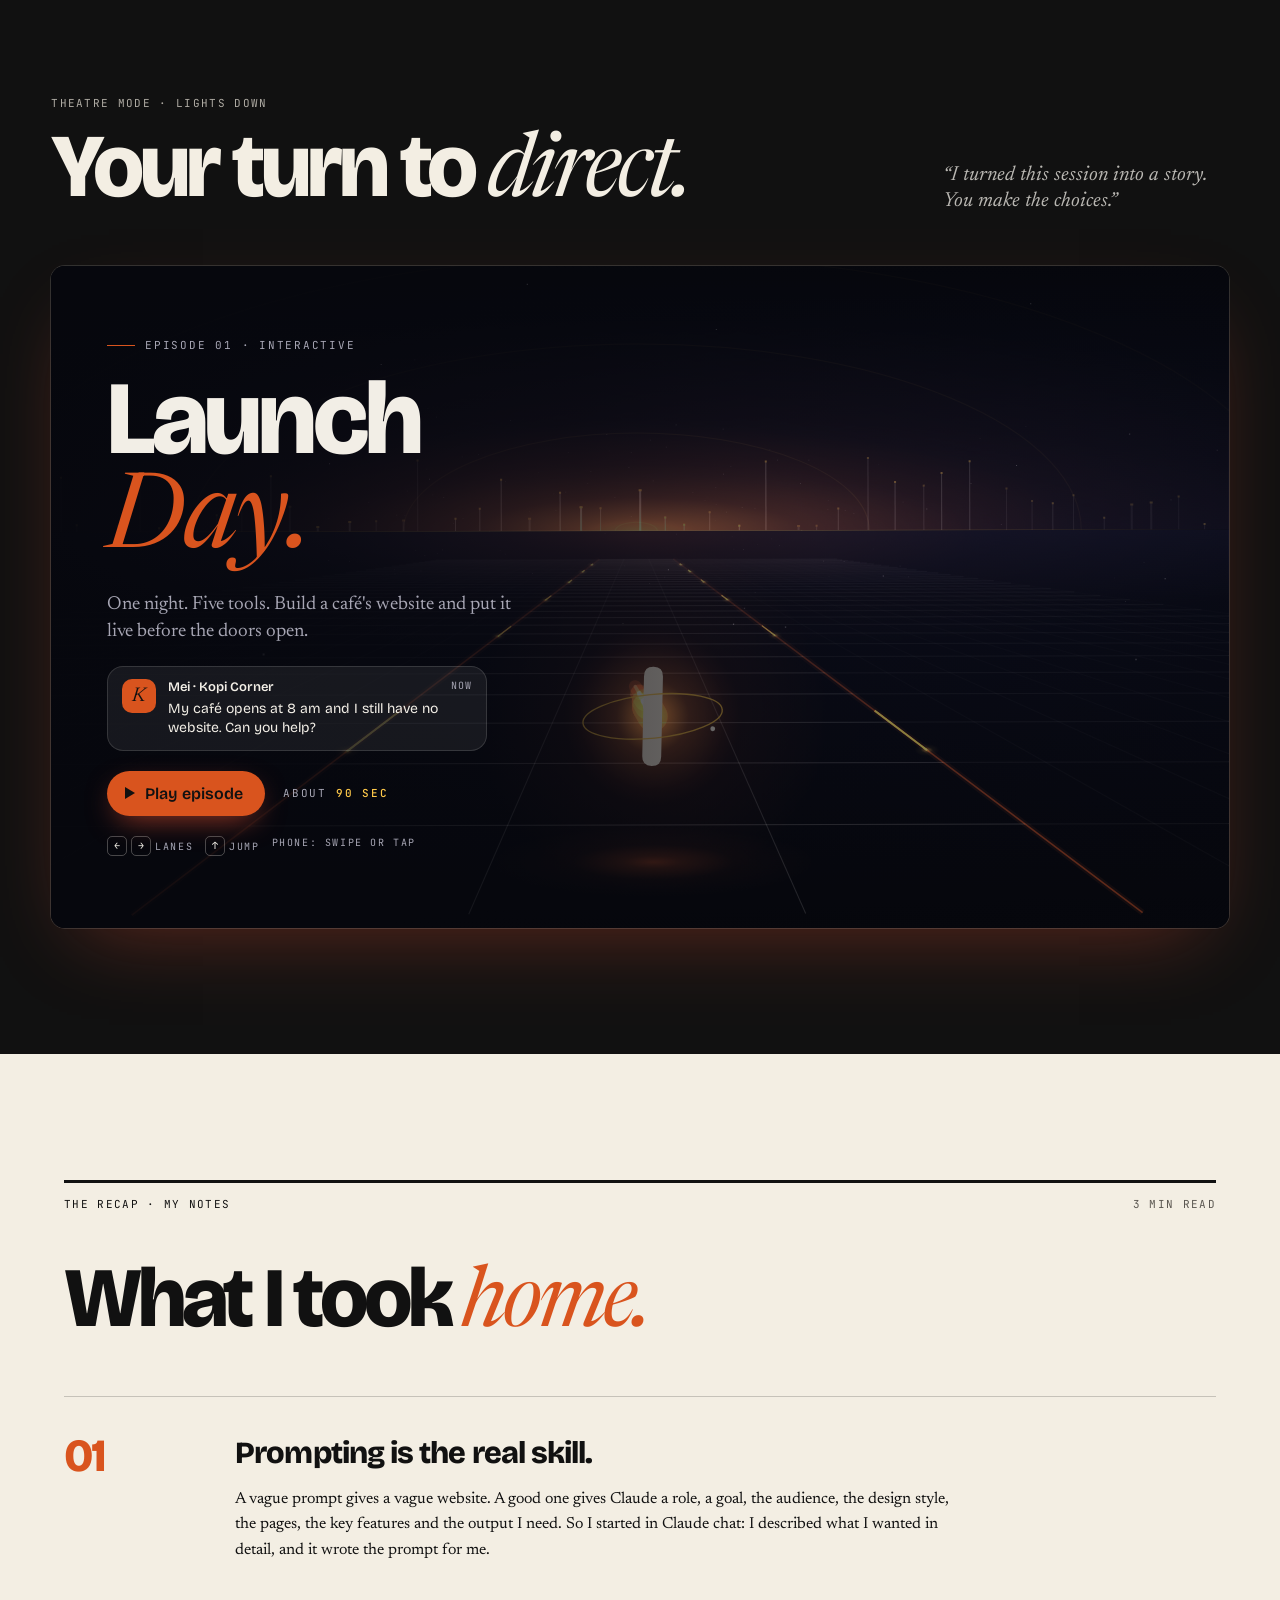
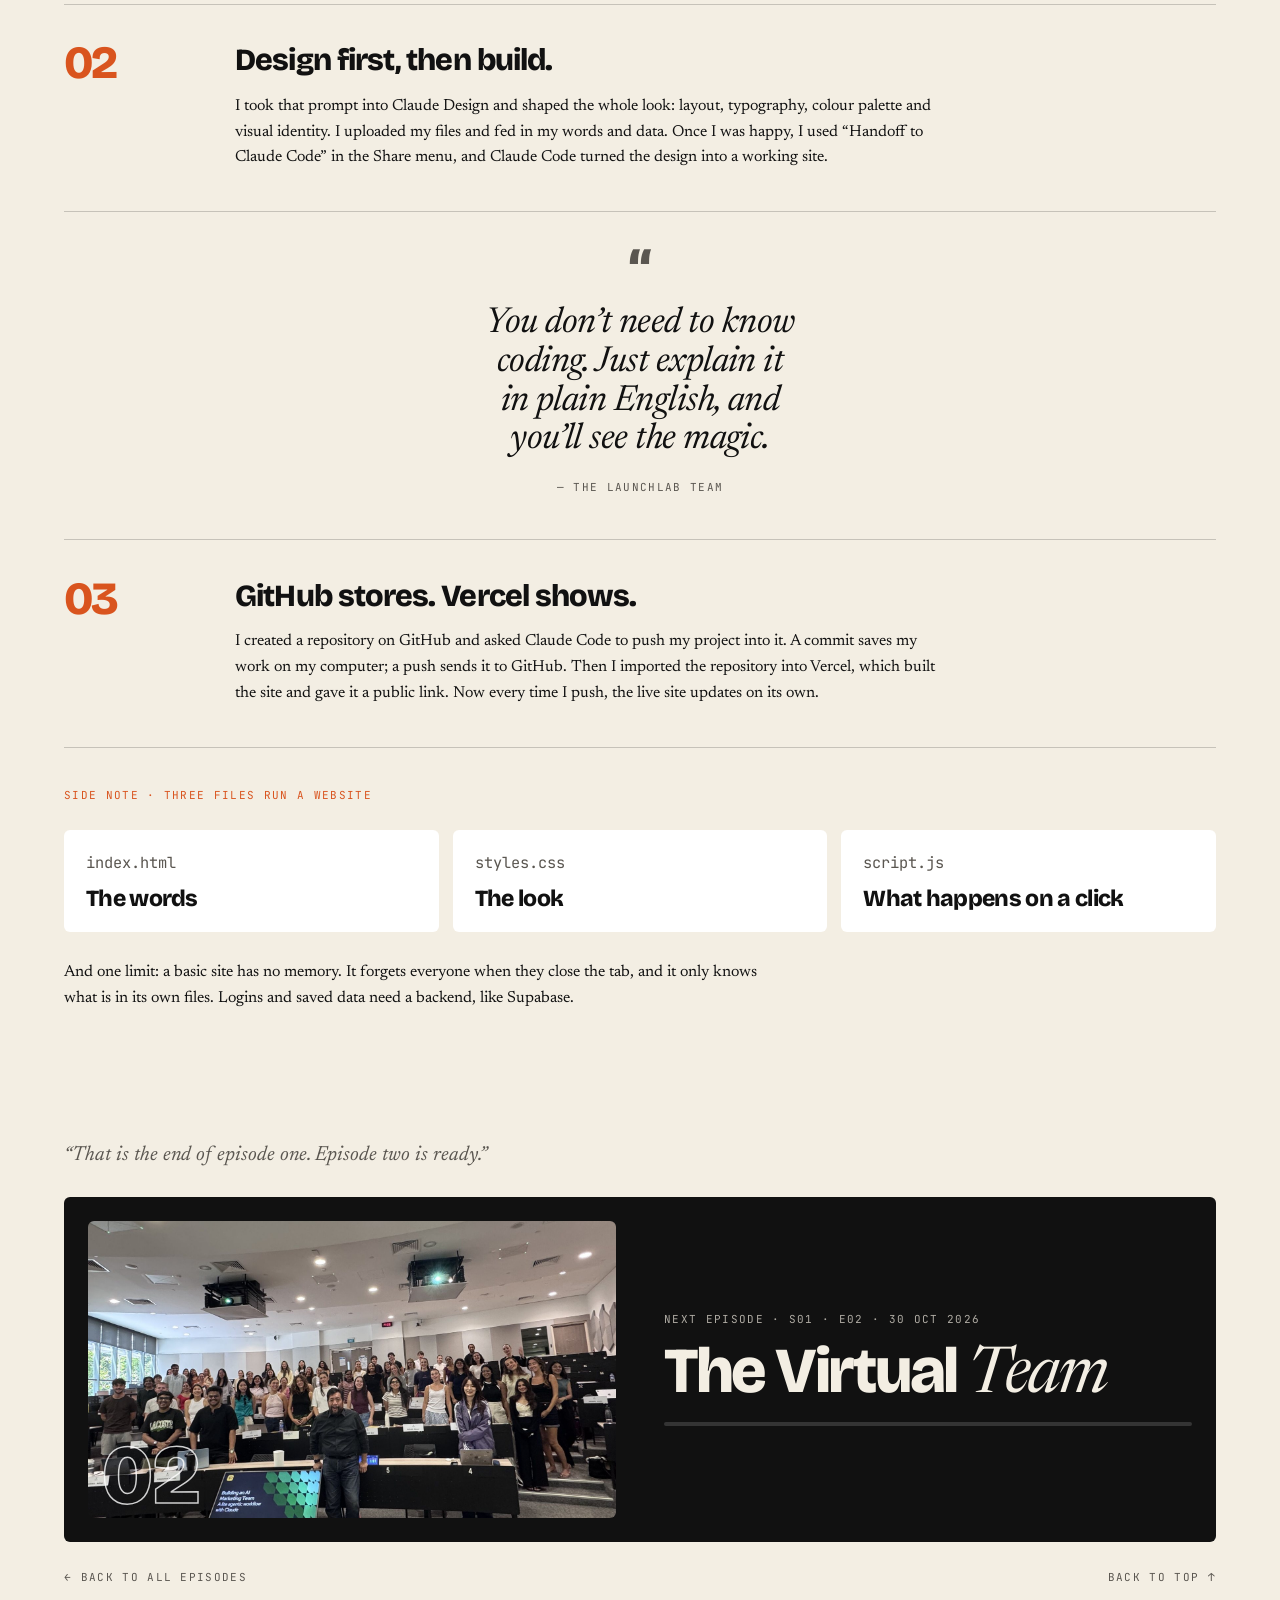
==== commit 9099ee2c: "Link Episode 02 from the home page and Episode 01 - Home: Episode 02 is the featured episode, its ra" ====
--- a/episode-01-vibe-coding.html
+++ b/episode-01-vibe-coding.html
@@ -237,17 +237,17 @@
     </div>
   </section>
 
-  <!-- ===== NEXT EPISODE: when E02 exists, change the <div class="next-card"> to an <a href="episode-02-....html"> ===== -->
+  <!-- ===== NEXT EPISODE: links to Episode 02 ===== -->
   <section class="next">
     <div class="wrap">
-      <p class="narrator next-line" data-reveal>"That is the end of episode one. Episode two is up next."</p>
-      <a class="next-card" href="episode-02-the-virtual-team.html" data-reveal style="--d:120ms">
-        <div class="next-thumb">
-          <img src="assets/nick-goh.jpg" alt="" loading="lazy">
-          <span class="next-num" aria-hidden="true">02</span>
+      <p class="narrator next-line" data-reveal>“That is the end of episode one. Episode two is ready.”</p>
+      <a class="next-card" href="episode-02-virtual-team.html" data-reveal style="--d:120ms">
+        <div class="next-thumb" style="border:0;overflow:hidden">
+          <img src="assets/ep02-group-photo.jpg" alt="Episode 02: our class with Nick Goh" width="1600" height="1200" loading="lazy" style="position:absolute;inset:0;width:100%;height:100%;object-fit:cover;object-position:50% 62%">
+          <span class="next-num" aria-hidden="true" style="-webkit-text-stroke-color:rgba(255,255,255,.8)">02</span>
         </div>
         <div class="next-info">
-          <span class="mono next-kicker">Next episode · S01 · E02</span>
+          <span class="mono next-kicker">Next episode · S01 · E02 · 30 Oct 2026</span>
           <span class="next-title">The Virtual <span class="it">Team</span></span>
           <div class="next-track"><div class="next-fill"></div></div>
         </div>
--- a/css/episode.css
+++ b/css/episode.css
@@ -128,6 +128,10 @@
 }
 .side-label { color: var(--acc); }
 .side-note .body-serif { max-width: 720px; }
+.insight-statement {
+  margin: 0; max-width: 720px;
+  font-weight: 800; font-size: clamp(20px, 2.4vw, 28px); line-height: 1.3; letter-spacing: -.02em;
+}
 .file-grid {
   display: grid;
   grid-template-columns: repeat(auto-fit, minmax(min(100%, 220px), 1fr));
--- a/css/launch-day-game.css
+++ b/css/launch-day-game.css
@@ -9,6 +9,14 @@
 #launch-day {
   --deep: #06070d;
   --glass: rgba(13, 15, 26, .58);
+  /* The game stage keeps its own dark backdrop on every page palette,
+     so its text colours are pinned here instead of following the
+     page's --ink/--mute/--pop/--line, which change per palette and
+     would otherwise go dark-on-dark. */
+  --ink: #f2eee6;
+  --mute: #a7a6b4;
+  --pop: #ffc94a;
+  --line: rgba(242, 238, 230, .14);
   color: var(--ink);
   font-family: var(--sans);
 }
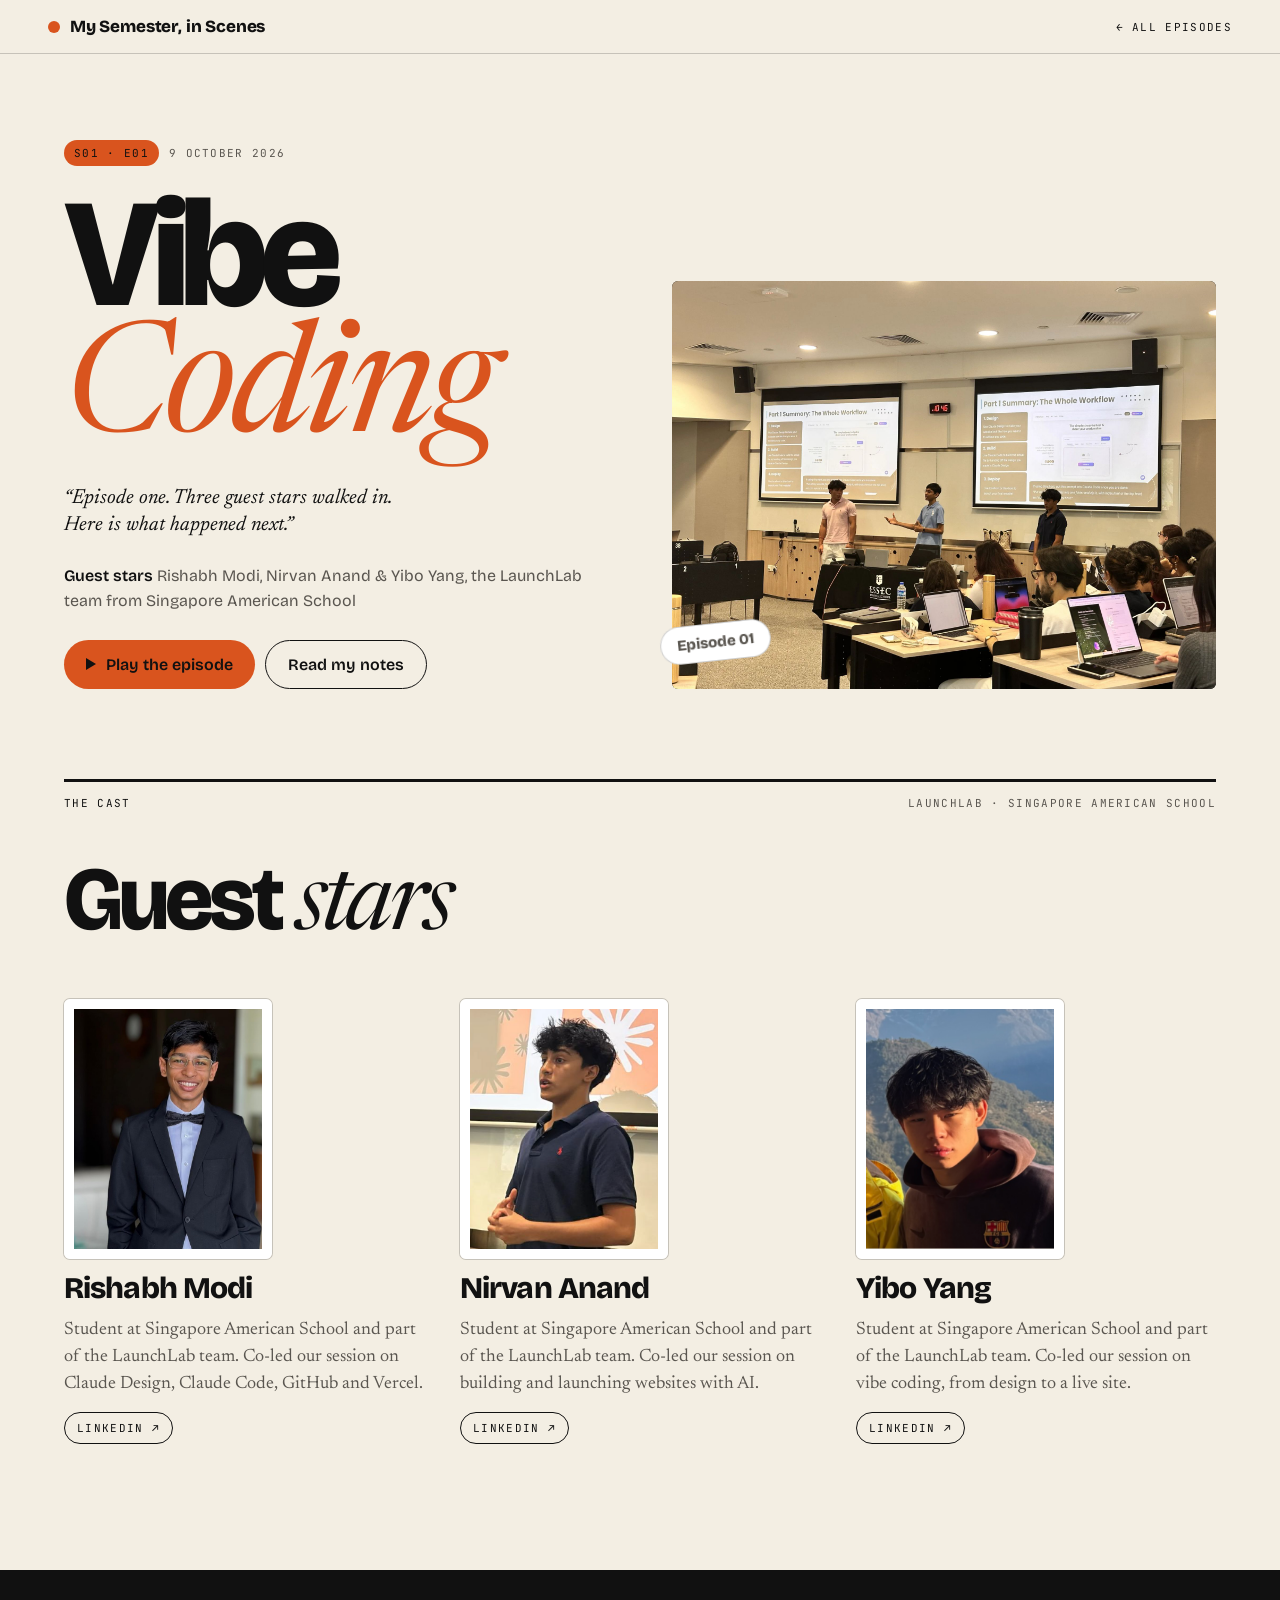
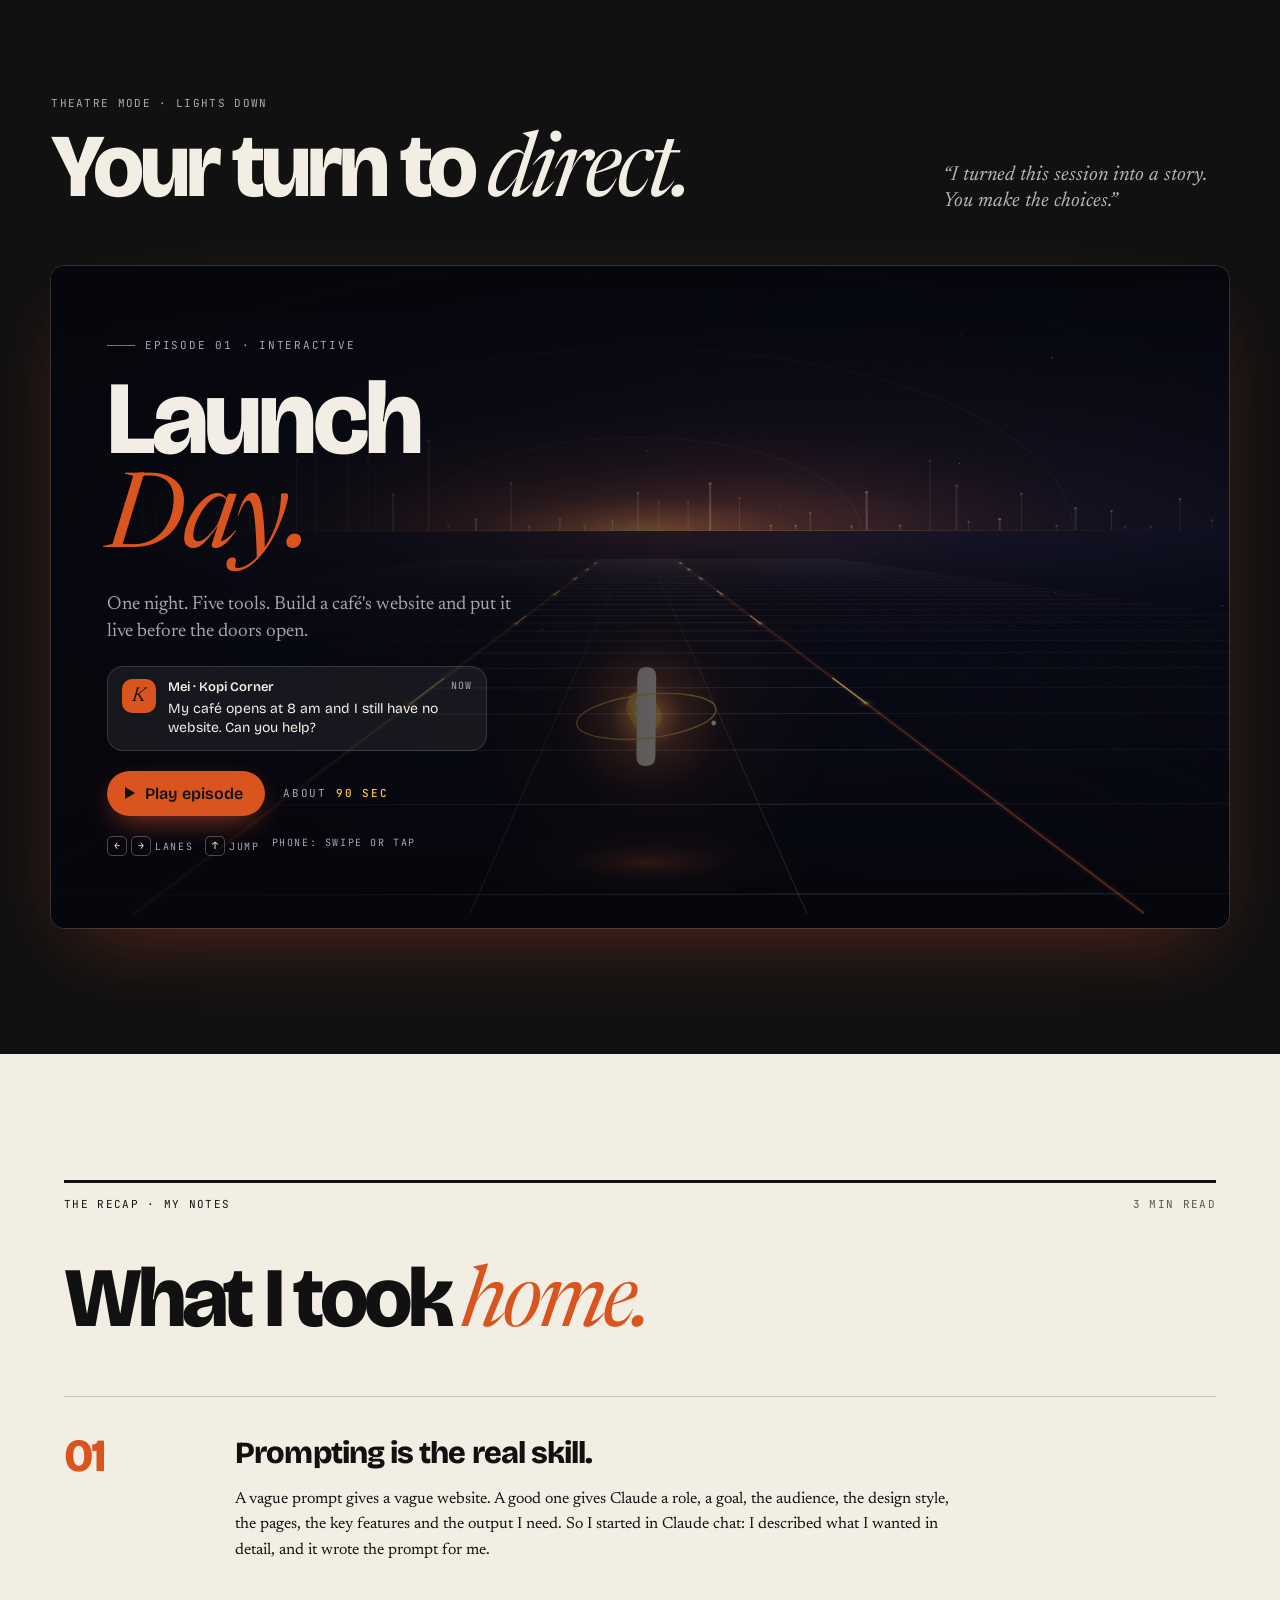
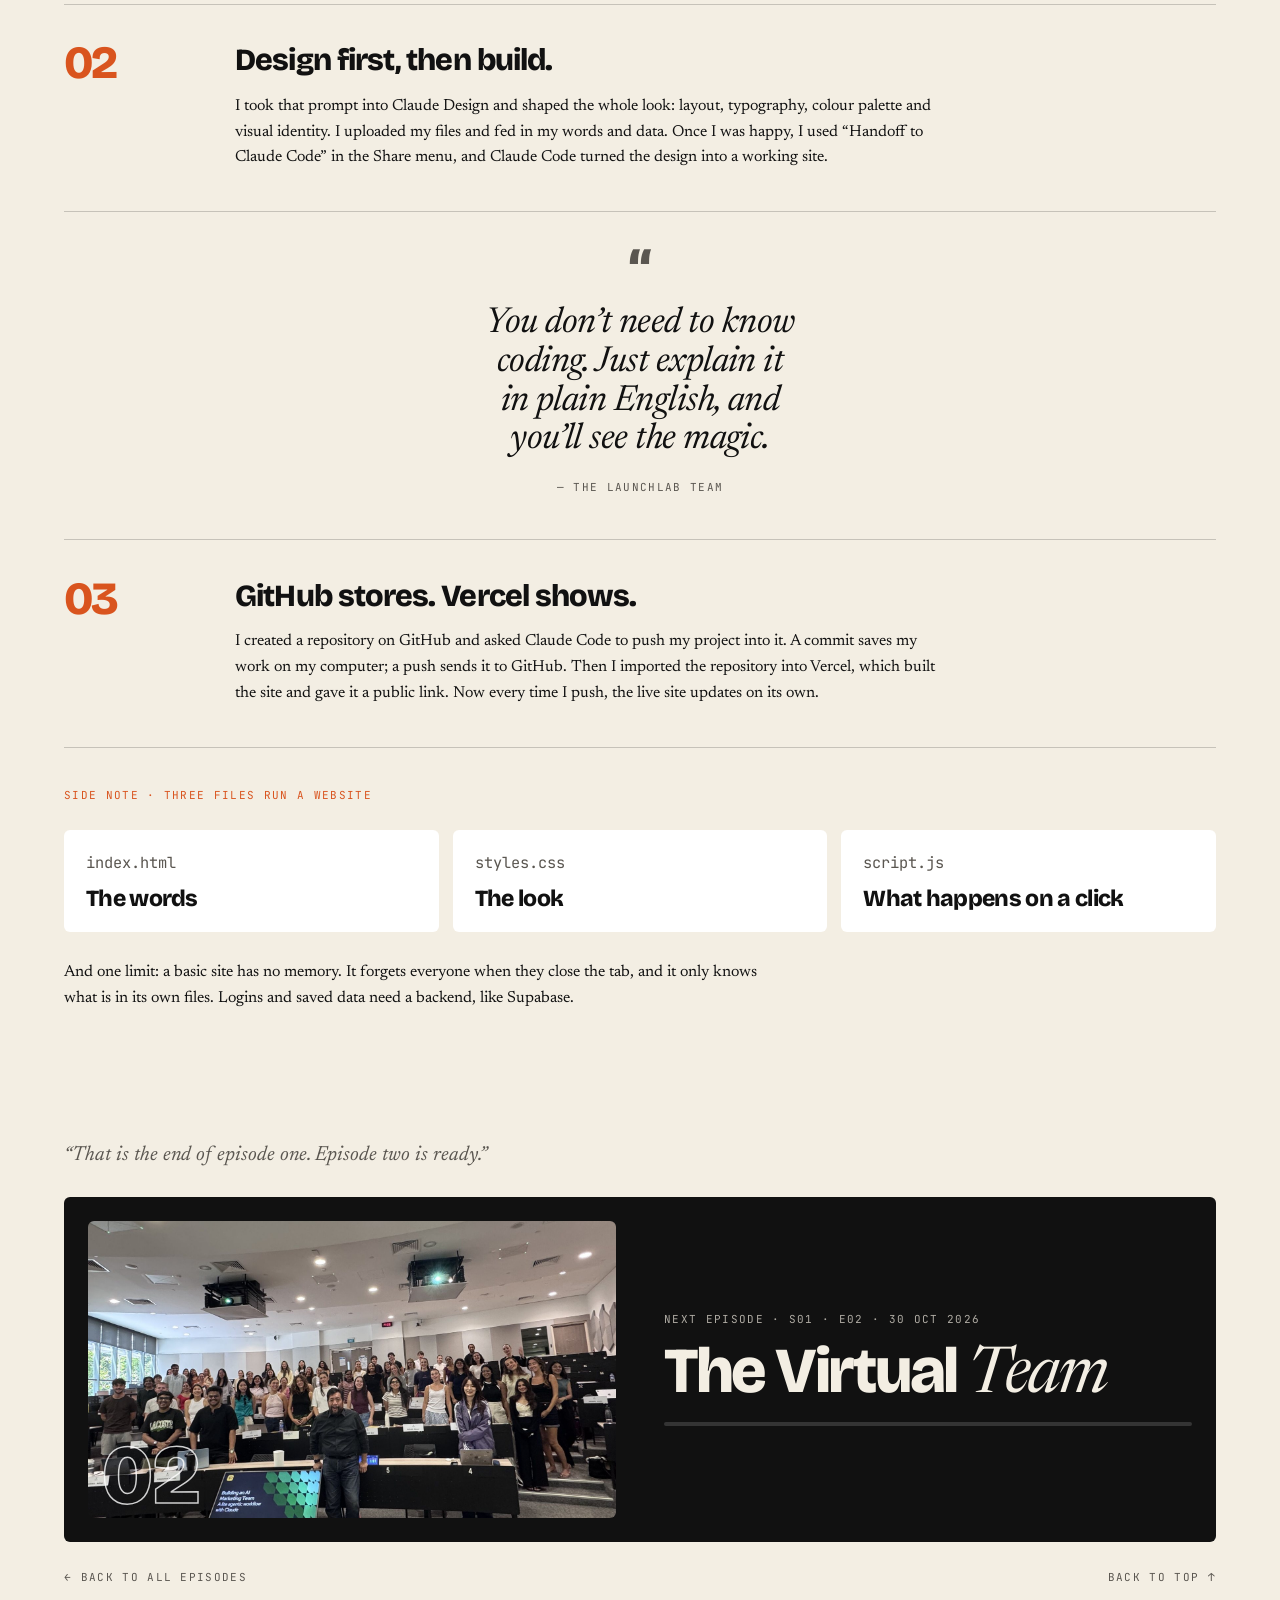
==== commit fe39ccb0: "Add Google Analytics tag to every page Adds the Google tag (container GTM-PC9T9P36) right after <hea" ====
--- a/episode-01-vibe-coding.html
+++ b/episode-01-vibe-coding.html
@@ -1,6 +1,13 @@
 <!DOCTYPE html>
 <html lang="en" data-palette="cream-ink" data-reveal-style="rise">
 <head>
+<!-- Google tag (gtag.js) -->
+<script async src="https://www.googletagmanager.com/gtm.js?id=GTM-PC9T9P36"></script>
+<script>
+  window.dataLayer = window.dataLayer || [];
+  function gtag(){dataLayer.push(arguments);}
+  gtag('js', new Date());
+</script>
 <meta charset="utf-8">
 <meta name="viewport" content="width=device-width, initial-scale=1">
 <title>Episode 01: Vibe Coding · My Semester, in Scenes</title>
--- a/css/styles.css
+++ b/css/styles.css
@@ -203,14 +203,11 @@
   color: var(--acc);
 }
 
-/* The trailer hero is a photo/video with a dark gradient over it, not
-   the page ground, so its text stays light on every palette. */
-html[data-palette="cream-ink"] .hero-title,
+/* The hero captions sit on the photo with a dark gradient over it, so
+   they stay light. The title and season lines above the photo sit on
+   the cream page itself, so they keep the normal ink and muted colours. */
 html[data-palette="cream-ink"] .hero-caps {
   color: #f2eee6;
-}
-html[data-palette="cream-ink"] .hero-meta {
-  color: rgba(242, 238, 230, .75);
 }
 
 html[data-palette="cream-ink"] .next-fill,
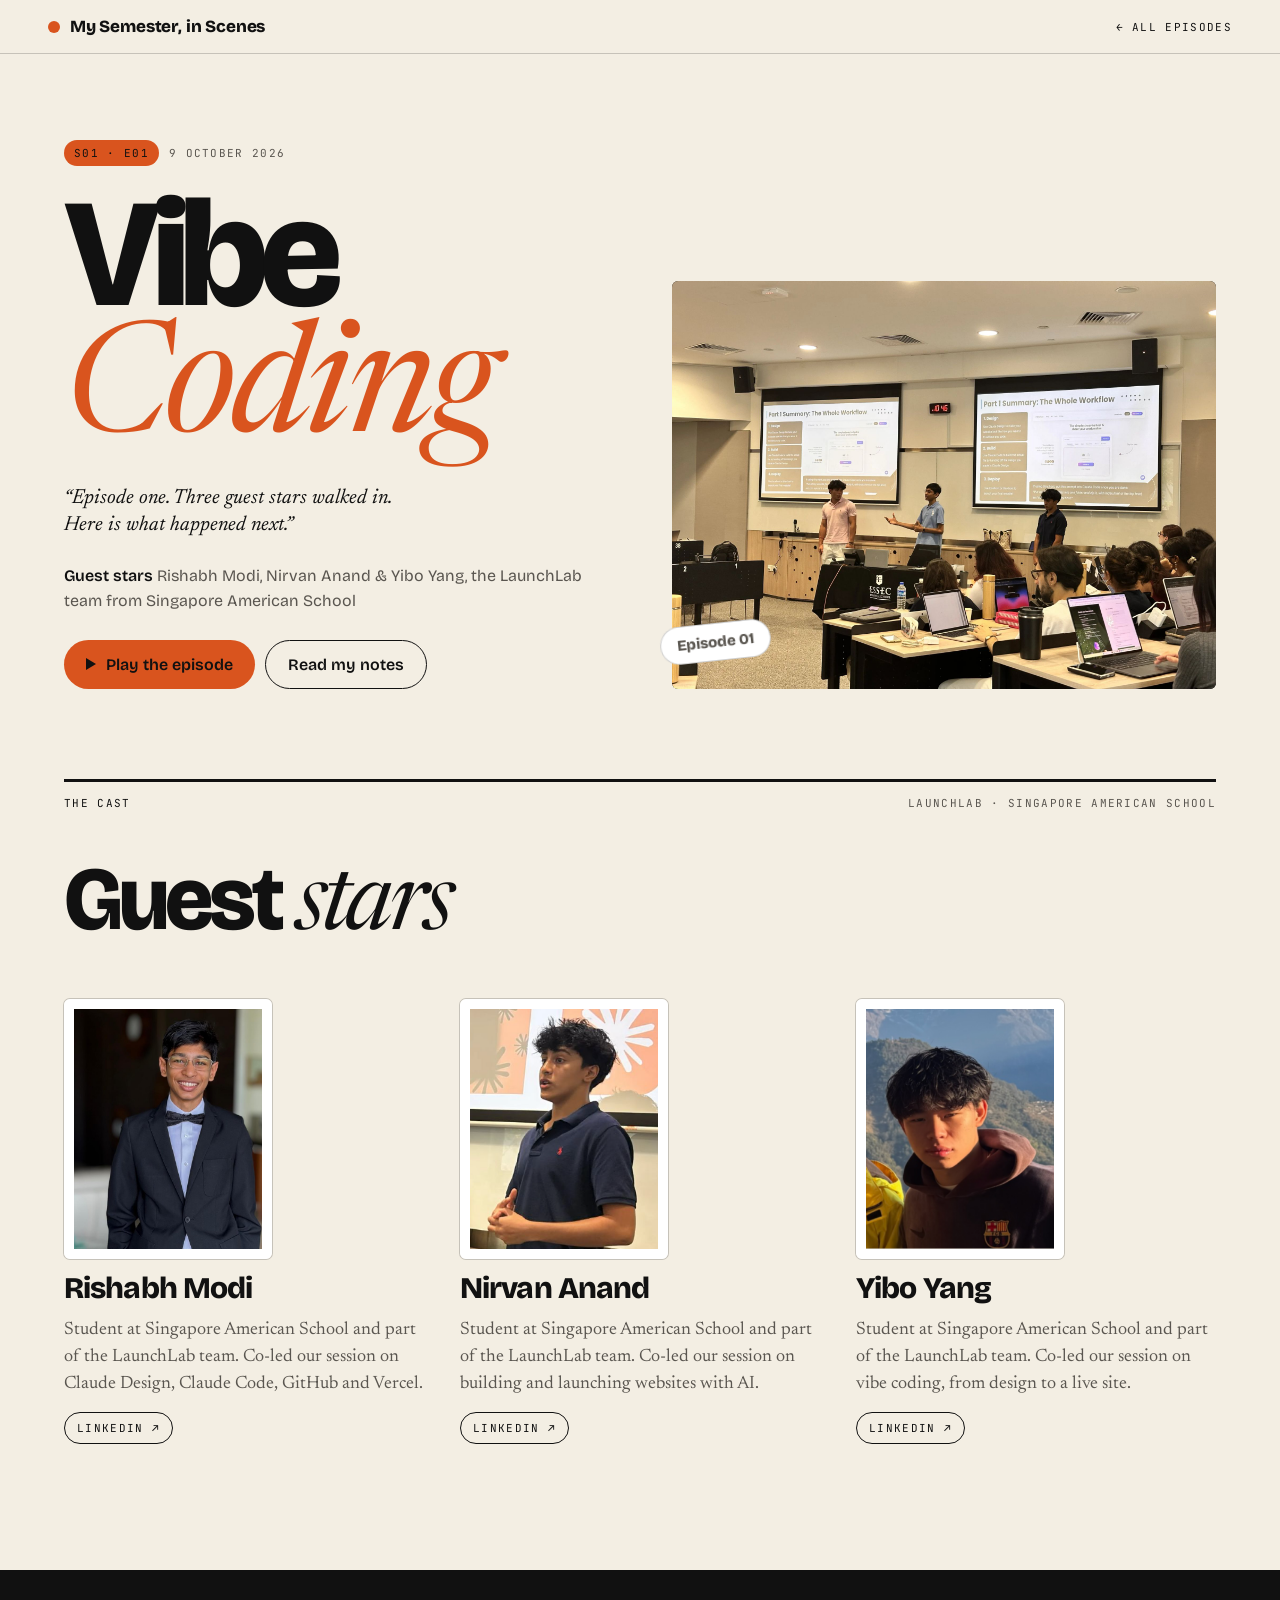
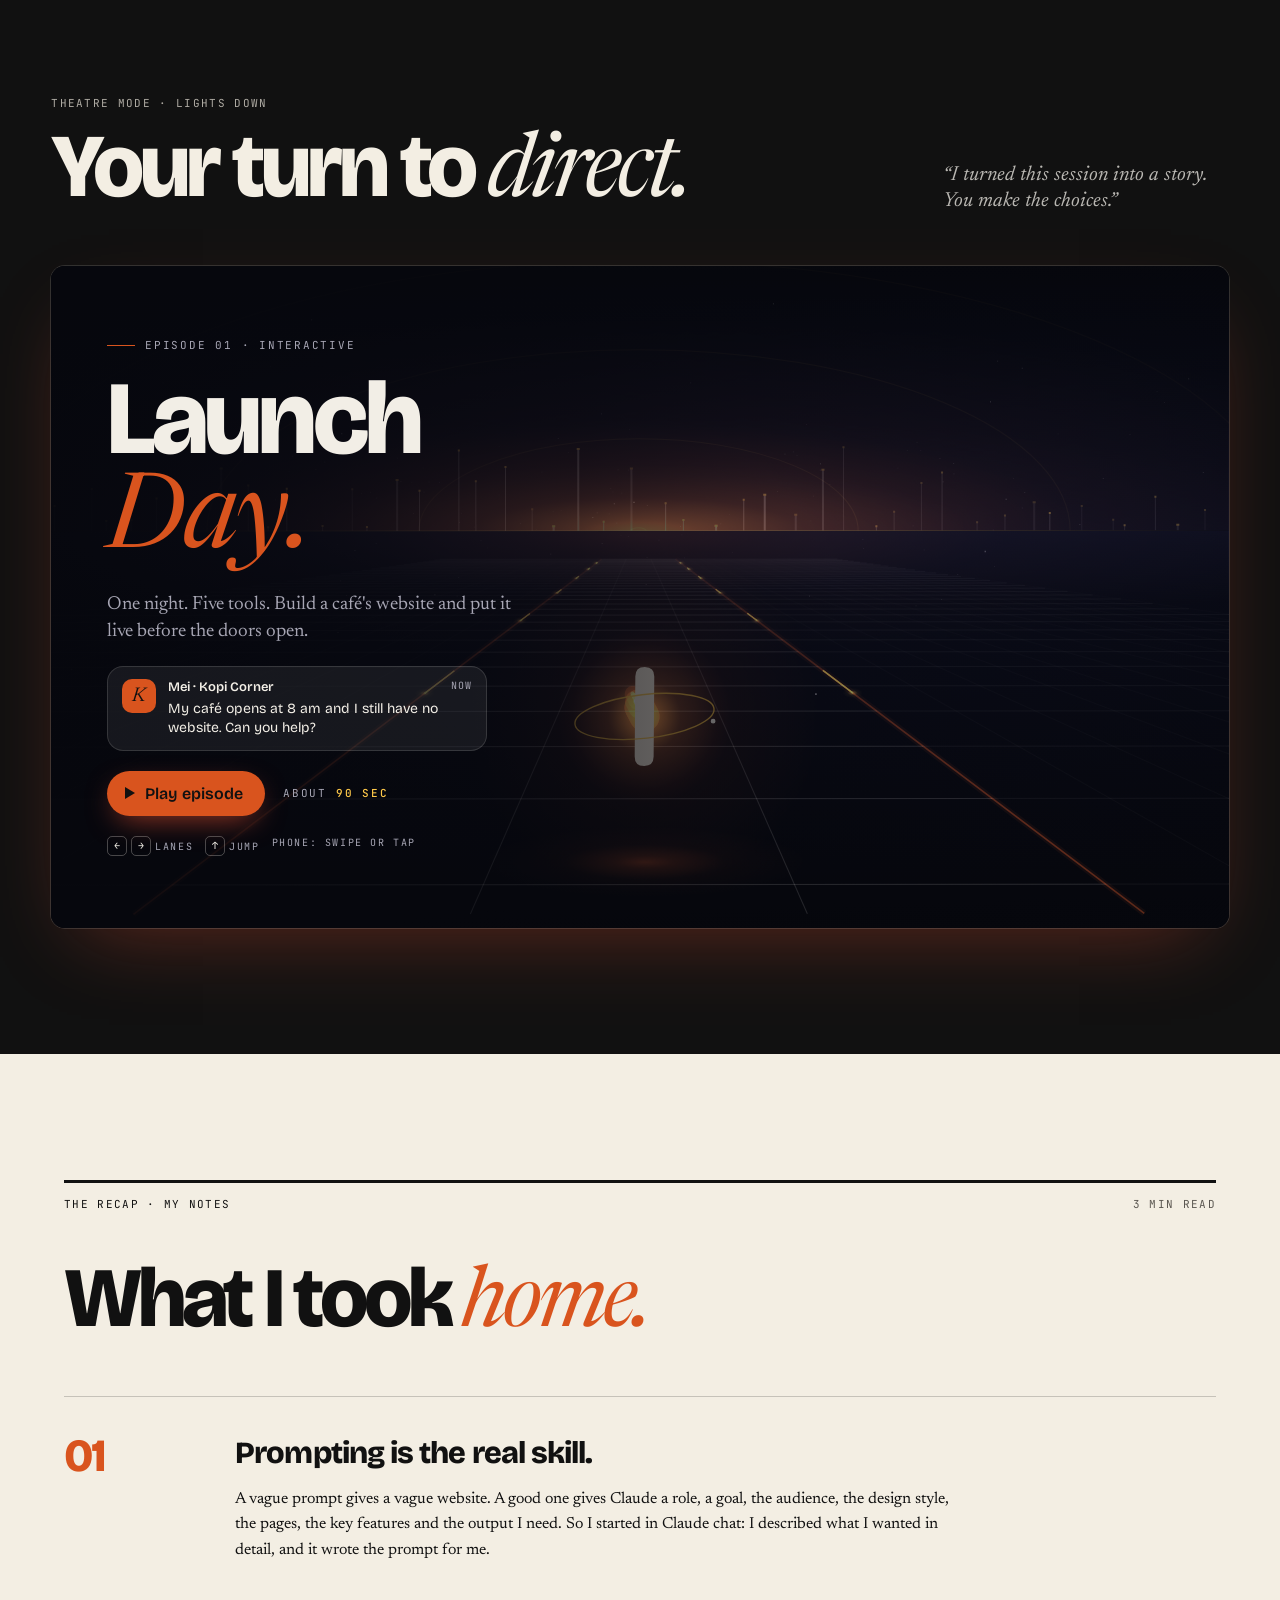
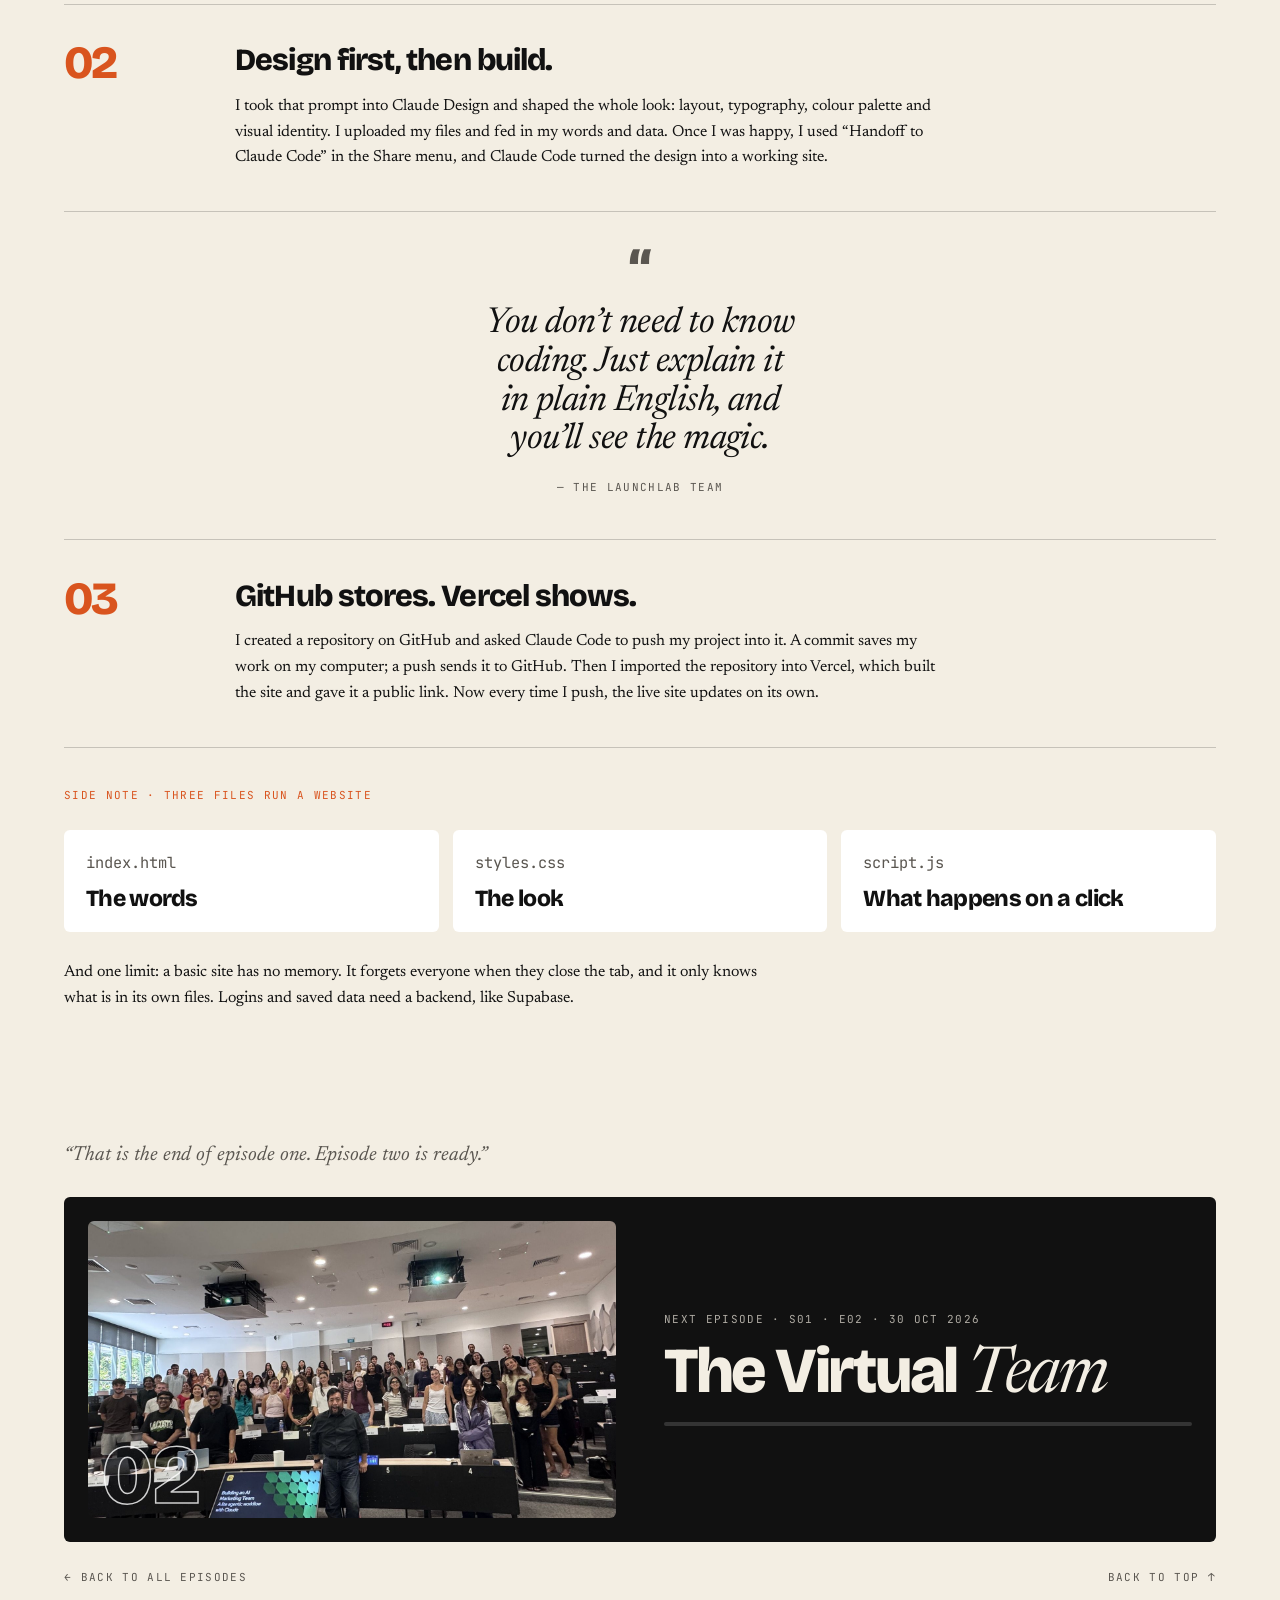
==== commit 9f66660c: "Fix Google Analytics tag: use the correct Measurement ID The Tag Manager container (GTM-PC9T9P36) wa" ====
--- a/episode-01-vibe-coding.html
+++ b/episode-01-vibe-coding.html
@@ -2,11 +2,12 @@
 <html lang="en" data-palette="cream-ink" data-reveal-style="rise">
 <head>
 <!-- Google tag (gtag.js) -->
-<script async src="https://www.googletagmanager.com/gtm.js?id=GTM-PC9T9P36"></script>
+<script async src="https://www.googletagmanager.com/gtag/js?id=G-P59XPLMCXL"></script>
 <script>
   window.dataLayer = window.dataLayer || [];
   function gtag(){dataLayer.push(arguments);}
   gtag('js', new Date());
+  gtag('config', 'G-P59XPLMCXL');
 </script>
 <meta charset="utf-8">
 <meta name="viewport" content="width=device-width, initial-scale=1">
